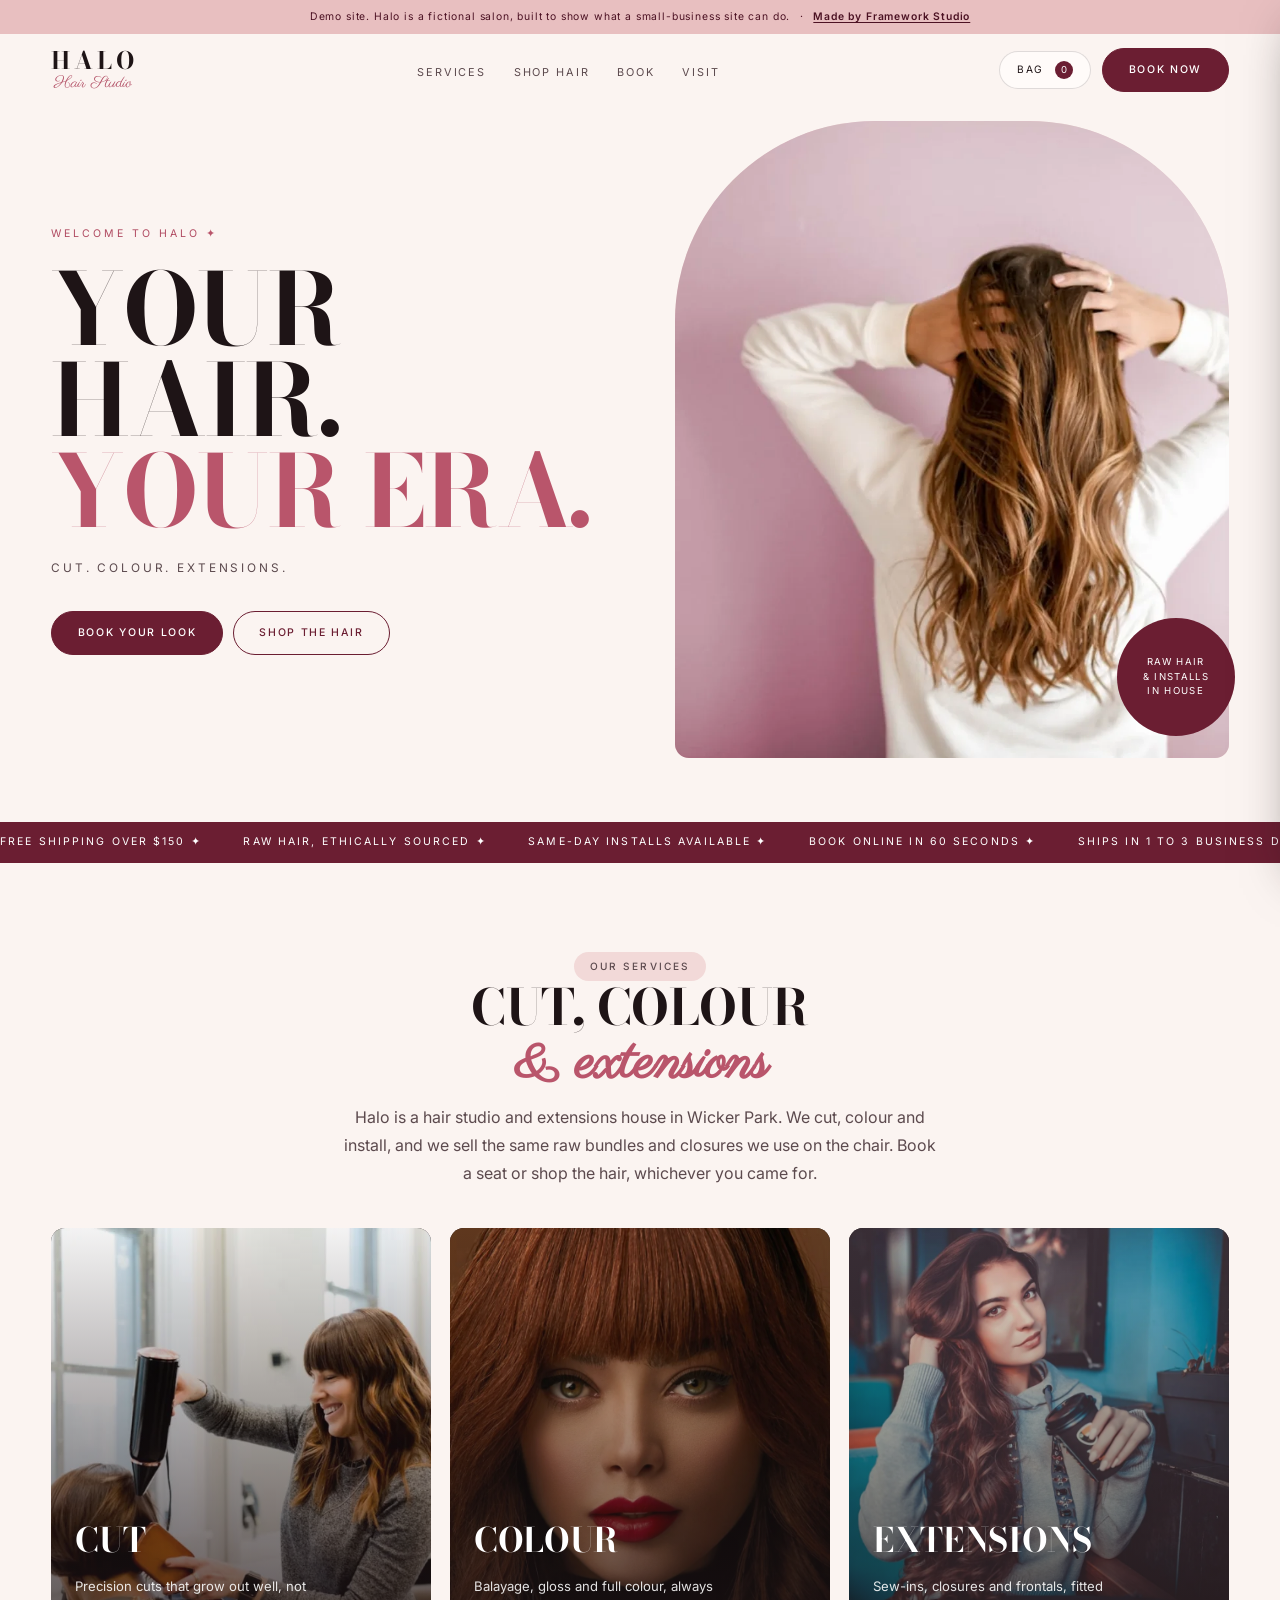
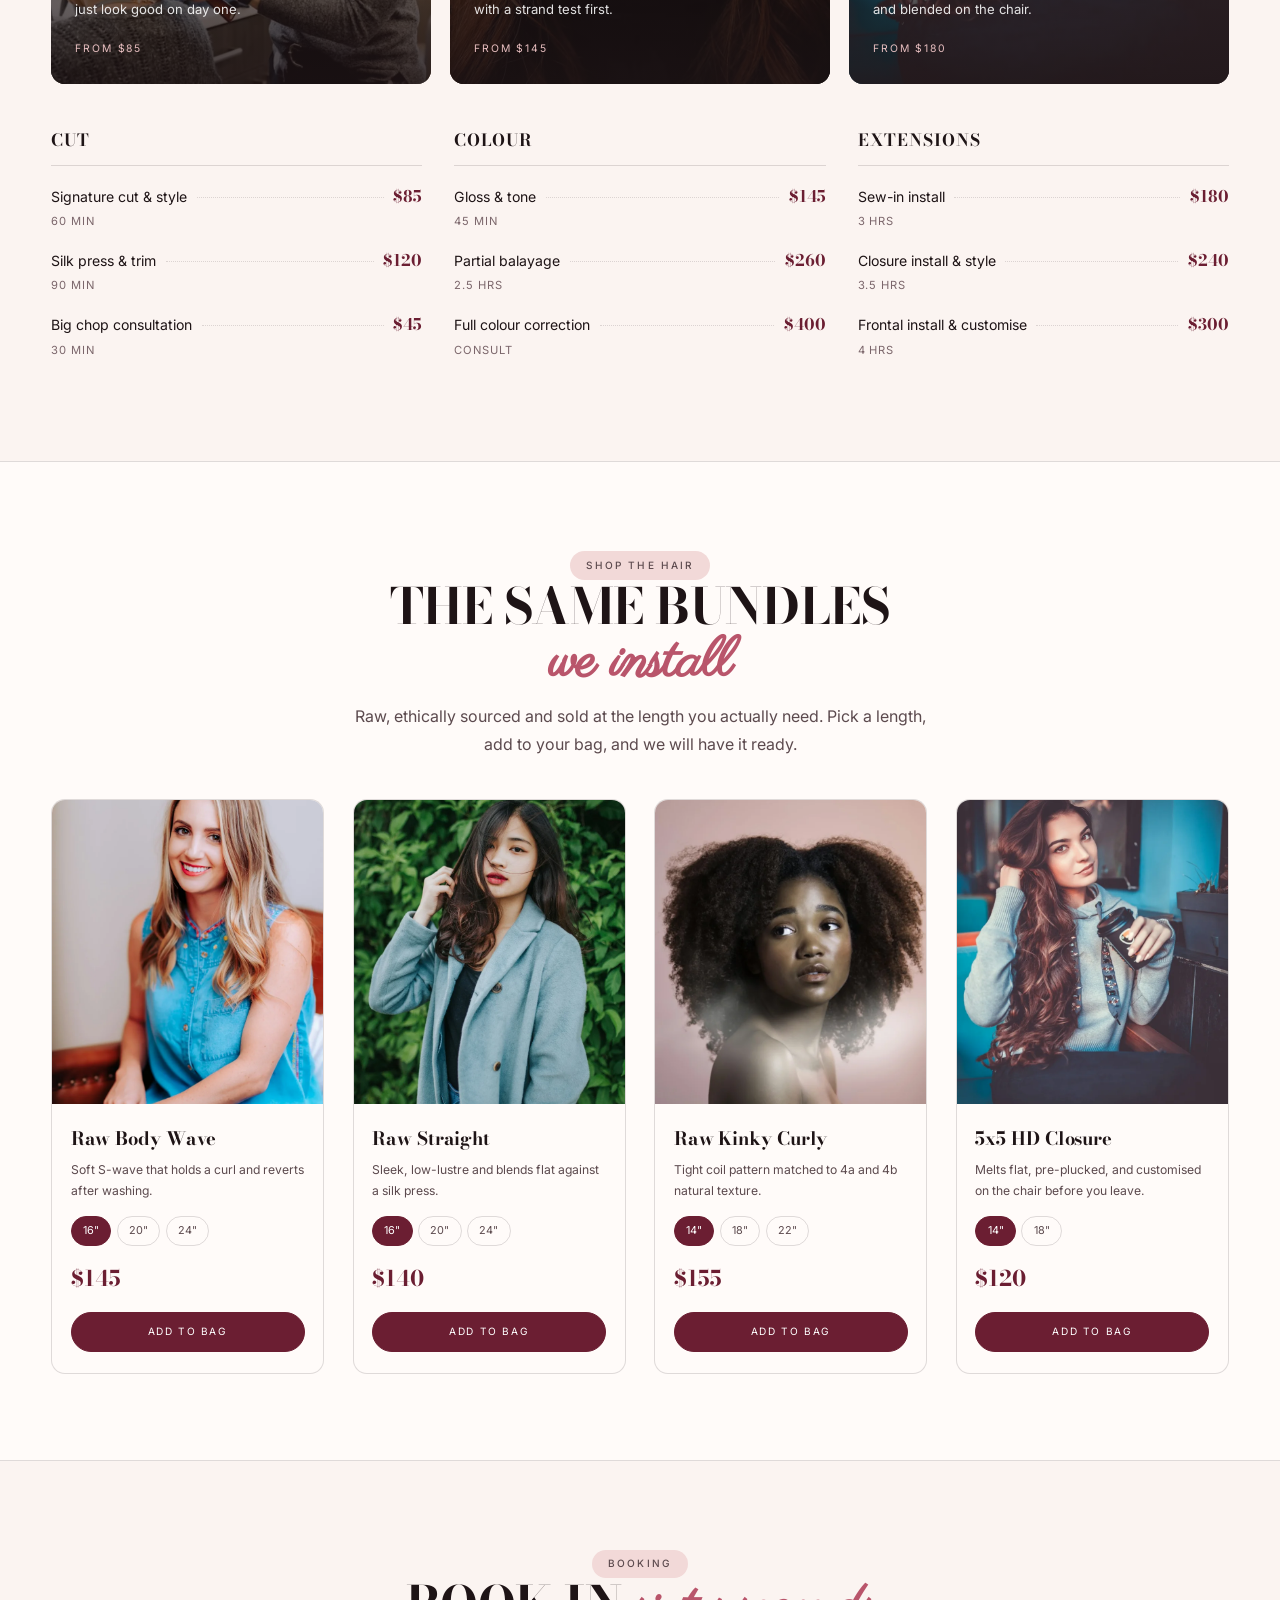
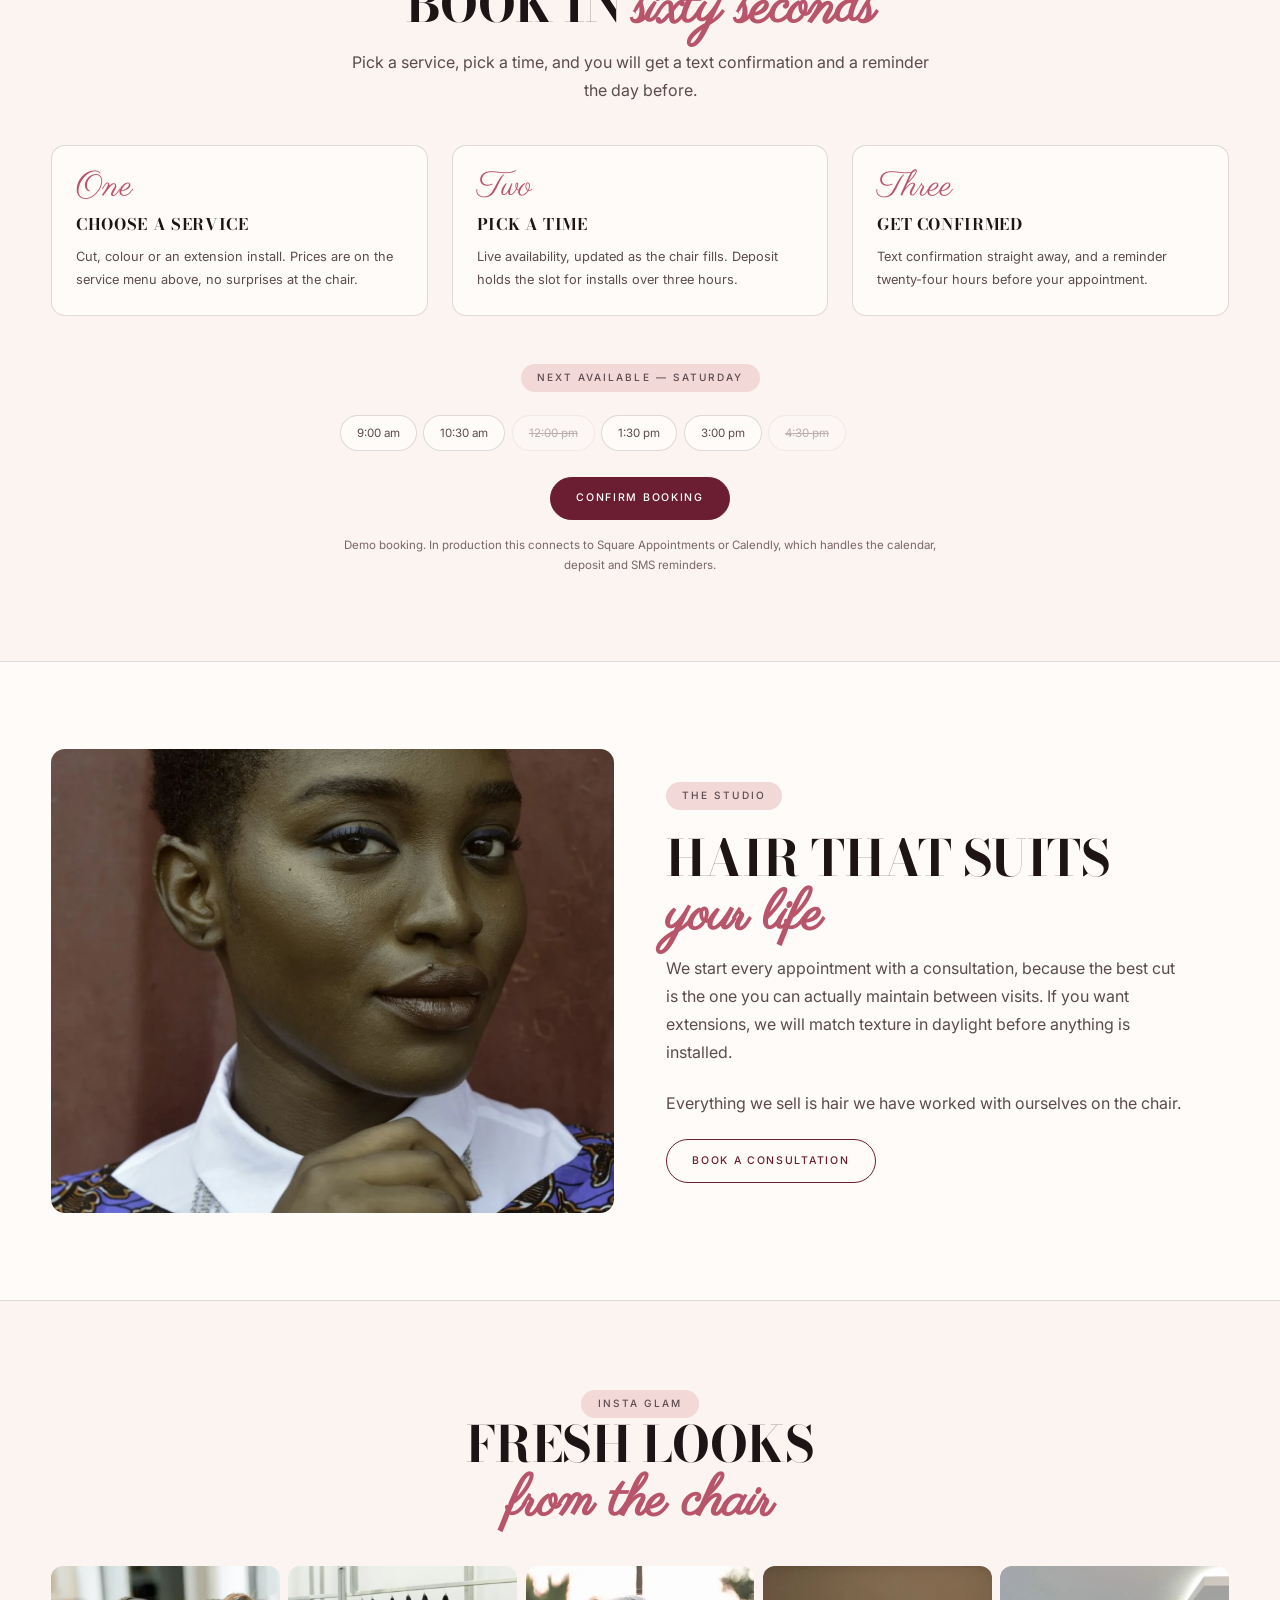
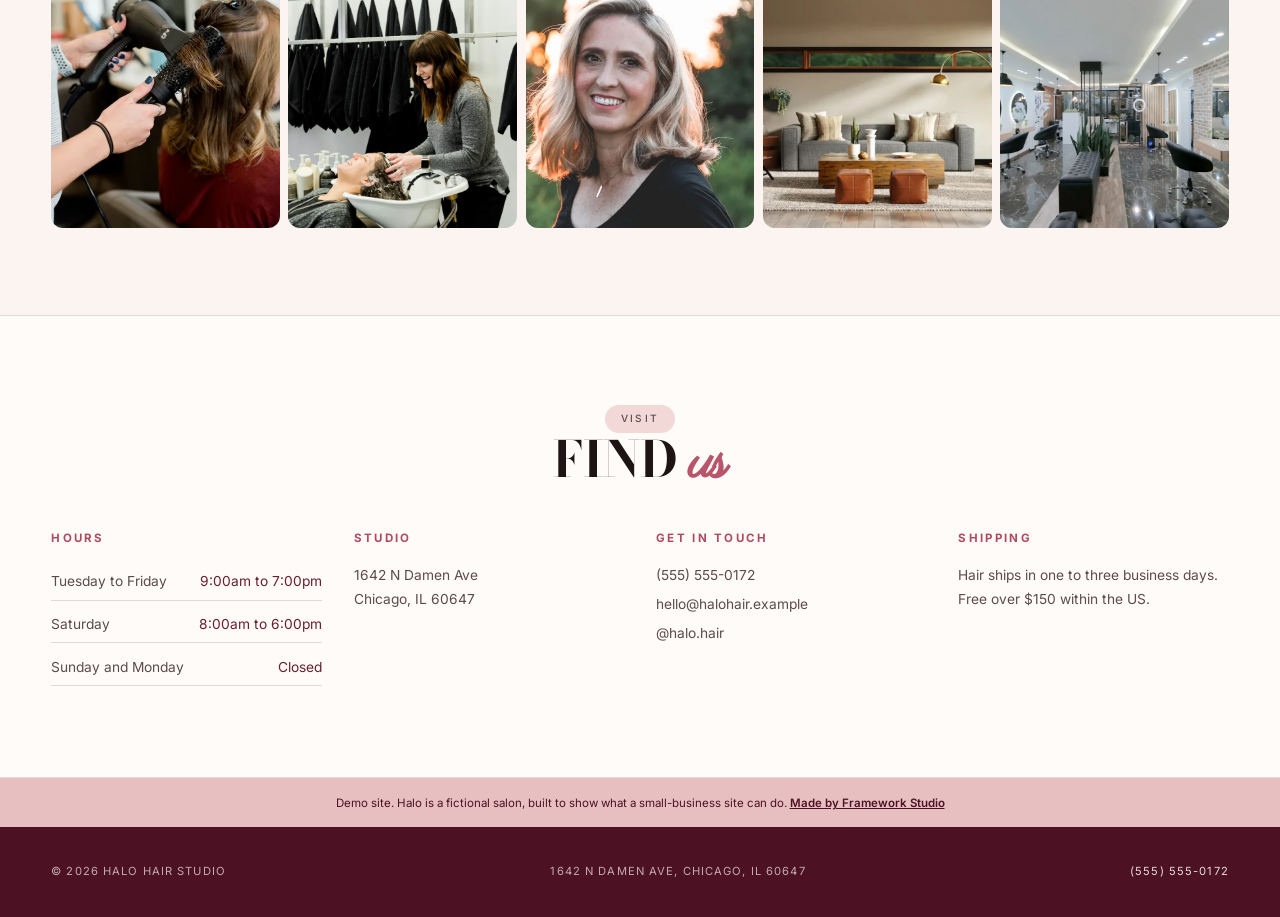
==== index.html @ db0662e0 "Halo Hair Studio: salon booking plus an extensions shop Covers two portfolio ideas in one build: an " ====
<!DOCTYPE html>
<html lang="en">
<head>
<meta charset="utf-8">
<meta name="viewport" content="width=device-width,initial-scale=1">
<title>Halo Hair Studio | Cut, colour &amp; extensions in Chicago</title>
<meta name="description" content="Halo is a hair studio and extensions house in Wicker Park. We cut, colour and install, and we sell the same raw bundles and closures we use on the chair.">
<meta property="og:title" content="Halo Hair Studio">
<meta property="og:description" content="Halo is a hair studio and extensions house in Wicker Park. We cut, colour and install, and we sell the same raw bundles and closures we use on the chair.">
<link rel="preconnect" href="https://fonts.googleapis.com">
<link rel="preconnect" href="https://fonts.gstatic.com" crossorigin>
<link href="https://fonts.googleapis.com/css2?family=Bodoni+Moda:opsz,wght@6..96,400;6..96,700&family=Parisienne&family=Inter:wght@300;400;500&display=swap" rel="stylesheet">
<link rel="stylesheet" href="assets/css/styles.css">
<script type="application/ld+json">{"@context":"https://schema.org","@type":"HairSalon","name":"Halo Hair Studio","description":"Halo is a hair studio and extensions house in Wicker Park. We cut, colour and install, and we sell the same raw bundles and closures we use on the chair. Book a seat or shop the hair, whichever you came for.","telephone":"(555) 555-0172","email":"hello@halohair.example","priceRange":"$$","address":{"@type":"PostalAddress","streetAddress":"1642 N Damen Ave","addressLocality":"Chicago"}}</script>
</head>
<body>
<a class="skip" href="#main">Skip to content</a>
<div class="demo-bar" role="note"><p>Demo site. Halo is a fictional salon, built to show what a small-business site can do.</p><span class="sep">&middot;</span>
  <a href="https://tahvia127.github.io/framework-studio/" target="_blank" rel="noopener noreferrer">Made by Framework Studio</a></div>

<header class="nav" id="nav">
  <div class="shell">
    <a class="logo" href="#top"><span class="m">Halo</span><span class="s">Hair Studio</span></a>
    <nav aria-label="Primary"><ul>
      <li><a href="#services">Services</a></li>
      <li><a href="#shop">Shop hair</a></li>
      <li><a href="#book">Book</a></li>
      <li><a href="#visit">Visit</a></li>
    </ul></nav>
    <div class="nav-right">
      <button class="cart-btn" id="cartOpen" aria-haspopup="dialog">Bag <span class="cart-count" id="cartCount">0</span></button>
      <a class="btn fill" href="#book">Book now</a>
    </div>
  </div>
</header>

<main id="main">

<section class="hero" id="top"><div class="shell">
  <div>
    <p class="eyebrow rv">Welcome to Halo <span class="spark">&#10022;</span></p>
    <h1 class="rv">Your hair.<span class="b">Your era.</span></h1>
    <p class="sub rv">Cut. Colour. Extensions.</p>
    <div class="rv" style="display:flex;gap:.6rem;flex-wrap:wrap">
      <a class="btn fill" href="#book">Book your look</a>
      <a class="btn ghost" href="#shop">Shop the hair</a>
    </div>
  </div>
  <figure class="hero-figure rv" style="margin:0">
    <div class="in"><img src="assets/img/hero.webp" alt="A finished look at Halo" width="1500" height="1000" fetchpriority="high"></div>
    <div class="badge" aria-hidden="true">Raw hair<br>&amp; installs<br>in house</div>
  </figure>
</div></section>

<div class="marq" aria-hidden="true"><div class="marq-track" id="track"></div></div>

<section class="section" id="services"><div class="shell">
  <div class="head center rv">
    <p class="pill">Our services</p>
    <h2>Cut, colour <em>&amp; extensions</em></h2>
    <p>Halo is a hair studio and extensions house in Wicker Park. We cut, colour and install, and we sell the same raw bundles and closures we use on the chair. Book a seat or shop the hair, whichever you came for.</p>
  </div>
  <div class="svc-grid">
      <a class="svc rv" style="--i:0" href="#book">
        <img src="assets/img/svc-cut.webp" alt="Cut at Halo" loading="lazy" width="900" height="1080">
        <div class="cap">
          <h3>Cut</h3>
          <p>Precision cuts that grow out well, not just look good on day one.</p>
          <span class="from">From $85</span>
        </div>
      </a>
      <a class="svc rv" style="--i:1" href="#book">
        <img src="assets/img/svc-color.webp" alt="Colour at Halo" loading="lazy" width="900" height="1080">
        <div class="cap">
          <h3>Colour</h3>
          <p>Balayage, gloss and full colour, always with a strand test first.</p>
          <span class="from">From $145</span>
        </div>
      </a>
      <a class="svc rv" style="--i:2" href="#book">
        <img src="assets/img/svc-style.webp" alt="Extensions at Halo" loading="lazy" width="900" height="1080">
        <div class="cap">
          <h3>Extensions</h3>
          <p>Sew-ins, closures and frontals, fitted and blended on the chair.</p>
          <span class="from">From $180</span>
        </div>
      </a></div>
  <div class="smenu">
      <div class="rv">
        <h4>Cut</h4>
        <ul>
          <li>
            <div class="row"><span class="nm">Signature cut &amp; style</span><span class="dot"></span><span class="pr">$85</span></div>
            <span class="du">60 min</span>
          </li>
          <li>
            <div class="row"><span class="nm">Silk press &amp; trim</span><span class="dot"></span><span class="pr">$120</span></div>
            <span class="du">90 min</span>
          </li>
          <li>
            <div class="row"><span class="nm">Big chop consultation</span><span class="dot"></span><span class="pr">$45</span></div>
            <span class="du">30 min</span>
          </li>
        </ul>
      </div>
      <div class="rv">
        <h4>Colour</h4>
        <ul>
          <li>
            <div class="row"><span class="nm">Gloss &amp; tone</span><span class="dot"></span><span class="pr">$145</span></div>
            <span class="du">45 min</span>
          </li>
          <li>
            <div class="row"><span class="nm">Partial balayage</span><span class="dot"></span><span class="pr">$260</span></div>
            <span class="du">2.5 hrs</span>
          </li>
          <li>
            <div class="row"><span class="nm">Full colour correction</span><span class="dot"></span><span class="pr">$400</span></div>
            <span class="du">consult</span>
          </li>
        </ul>
      </div>
      <div class="rv">
        <h4>Extensions</h4>
        <ul>
          <li>
            <div class="row"><span class="nm">Sew-in install</span><span class="dot"></span><span class="pr">$180</span></div>
            <span class="du">3 hrs</span>
          </li>
          <li>
            <div class="row"><span class="nm">Closure install &amp; style</span><span class="dot"></span><span class="pr">$240</span></div>
            <span class="du">3.5 hrs</span>
          </li>
          <li>
            <div class="row"><span class="nm">Frontal install &amp; customise</span><span class="dot"></span><span class="pr">$300</span></div>
            <span class="du">4 hrs</span>
          </li>
        </ul>
      </div></div>
</div></section>

<section class="section section-alt" id="shop"><div class="shell">
  <div class="head center rv">
    <p class="pill">Shop the hair</p>
    <h2>The same bundles <em>we install</em></h2>
    <p>Raw, ethically sourced and sold at the length you actually need. Pick a length, add to your bag, and we will have it ready.</p>
  </div>
  <div class="shop-grid">
      <article class="prod rv" style="--i:0" data-id="raw-body" data-name="Raw Body Wave">
        <div class="im"><img src="assets/img/shop-body.webp" alt="Raw Body Wave" loading="lazy" width="800" height="896"></div>
        <div class="bd">
          <h3>Raw Body Wave</h3>
          <p class="bl">Soft S-wave that holds a curl and reverts after washing.</p>
          <div class="lens" role="group" aria-label="Length for Raw Body Wave"><button class="len" type="button" data-price="145" aria-pressed="true">16&quot;</button><button class="len" type="button" data-price="185" aria-pressed="false">20&quot;</button><button class="len" type="button" data-price="235" aria-pressed="false">24&quot;</button></div>
          <p class="price">$145</p>
          <button class="add" type="button">Add to bag</button>
        </div>
      </article>
      <article class="prod rv" style="--i:1" data-id="raw-straight" data-name="Raw Straight">
        <div class="im"><img src="assets/img/shop-straight.webp" alt="Raw Straight" loading="lazy" width="800" height="896"></div>
        <div class="bd">
          <h3>Raw Straight</h3>
          <p class="bl">Sleek, low-lustre and blends flat against a silk press.</p>
          <div class="lens" role="group" aria-label="Length for Raw Straight"><button class="len" type="button" data-price="140" aria-pressed="true">16&quot;</button><button class="len" type="button" data-price="180" aria-pressed="false">20&quot;</button><button class="len" type="button" data-price="225" aria-pressed="false">24&quot;</button></div>
          <p class="price">$140</p>
          <button class="add" type="button">Add to bag</button>
        </div>
      </article>
      <article class="prod rv" style="--i:2" data-id="raw-curly" data-name="Raw Kinky Curly">
        <div class="im"><img src="assets/img/shop-curly.webp" alt="Raw Kinky Curly" loading="lazy" width="800" height="896"></div>
        <div class="bd">
          <h3>Raw Kinky Curly</h3>
          <p class="bl">Tight coil pattern matched to 4a and 4b natural texture.</p>
          <div class="lens" role="group" aria-label="Length for Raw Kinky Curly"><button class="len" type="button" data-price="155" aria-pressed="true">14&quot;</button><button class="len" type="button" data-price="195" aria-pressed="false">18&quot;</button><button class="len" type="button" data-price="245" aria-pressed="false">22&quot;</button></div>
          <p class="price">$155</p>
          <button class="add" type="button">Add to bag</button>
        </div>
      </article>
      <article class="prod rv" style="--i:3" data-id="closure" data-name="5x5 HD Closure">
        <div class="im"><img src="assets/img/shop-color.webp" alt="5x5 HD Closure" loading="lazy" width="800" height="896"></div>
        <div class="bd">
          <h3>5x5 HD Closure</h3>
          <p class="bl">Melts flat, pre-plucked, and customised on the chair before you leave.</p>
          <div class="lens" role="group" aria-label="Length for 5x5 HD Closure"><button class="len" type="button" data-price="120" aria-pressed="true">14&quot;</button><button class="len" type="button" data-price="150" aria-pressed="false">18&quot;</button></div>
          <p class="price">$120</p>
          <button class="add" type="button">Add to bag</button>
        </div>
      </article></div>
</div></section>

<section class="section" id="book"><div class="shell">
  <div class="head center rv">
    <p class="pill">Booking</p>
    <h2>Book in <em>sixty seconds</em></h2>
    <p>Pick a service, pick a time, and you will get a text confirmation and a reminder the day before.</p>
  </div>
  <div class="book">
    <div class="step rv" style="--i:0"><p class="n">One</p><h4>Choose a service</h4><p>Cut, colour or an extension install. Prices are on the service menu above, no surprises at the chair.</p></div>
    <div class="step rv" style="--i:1"><p class="n">Two</p><h4>Pick a time</h4><p>Live availability, updated as the chair fills. Deposit holds the slot for installs over three hours.</p></div>
    <div class="step rv" style="--i:2"><p class="n">Three</p><h4>Get confirmed</h4><p>Text confirmation straight away, and a reminder twenty-four hours before your appointment.</p></div>
  </div>
  <div class="head center rv" style="margin:2.8rem auto 0">
    <p class="pill">Next available &mdash; Saturday</p>
    <div class="slots" id="slots" role="group" aria-label="Available times on Saturday">
      <button class="slot" type="button" aria-pressed="false">9:00 am</button>
      <button class="slot" type="button" aria-pressed="false">10:30 am</button>
      <button class="slot" type="button" disabled>12:00 pm</button>
      <button class="slot" type="button" aria-pressed="false">1:30 pm</button>
      <button class="slot" type="button" aria-pressed="false">3:00 pm</button>
      <button class="slot" type="button" disabled>4:30 pm</button>
    </div>
    <p style="margin-top:1.6rem"><a class="btn fill" href="tel:5555550172" id="bookCta">Confirm booking</a></p>
    <p style="font-size:.72rem;color:var(--faint);margin-top:.9rem">Demo booking. In production this connects to Square Appointments or Calendly, which handles the calendar, deposit and SMS reminders.</p>
  </div>
</div></section>

<section class="section section-alt"><div class="shell split">
  <div class="im rv"><img src="assets/img/about.webp" alt="A client at Halo" loading="lazy" width="1100" height="733"></div>
  <div class="rv">
    <p class="pill">The studio</p>
    <h2>Hair that suits <em>your life</em></h2>
    <p>We start every appointment with a consultation, because the best cut is the one you can actually maintain between visits. If you want extensions, we will match texture in daylight before anything is installed.</p>
    <p>Everything we sell is hair we have worked with ourselves on the chair.</p>
    <a class="btn ghost" href="#book">Book a consultation</a>
  </div>
</div></section>

<section class="section"><div class="shell">
  <div class="head center rv"><p class="pill">Insta glam</p><h2>Fresh looks <em>from the chair</em></h2></div>
  <div class="gal"><a class="rv" style="--i:0" href="#book" aria-label="Book an appointment"><img src="assets/img/gal-1.webp" alt="" loading="lazy" width="700" height="805"></a><a class="rv" style="--i:1" href="#book" aria-label="Book an appointment"><img src="assets/img/gal-2.webp" alt="" loading="lazy" width="700" height="805"></a><a class="rv" style="--i:2" href="#book" aria-label="Book an appointment"><img src="assets/img/gal-3.webp" alt="" loading="lazy" width="700" height="805"></a><a class="rv" style="--i:3" href="#book" aria-label="Book an appointment"><img src="assets/img/gal-4.webp" alt="" loading="lazy" width="700" height="805"></a><a class="rv" style="--i:4" href="#book" aria-label="Book an appointment"><img src="assets/img/interior.webp" alt="" loading="lazy" width="700" height="805"></a></div>
</div></section>

<section class="section section-alt" id="visit"><div class="shell">
  <div class="head center rv"><p class="pill">Visit</p><h2>Find <em>us</em></h2></div>
  <div class="info">
    <div class="rv"><h4>Hours</h4><ul><li class="hrs"><span>Tuesday to Friday</span><span>9:00am to 7:00pm</span></li><li class="hrs"><span>Saturday</span><span>8:00am to 6:00pm</span></li><li class="hrs"><span>Sunday and Monday</span><span>Closed</span></li></ul></div>
    <div class="rv"><h4>Studio</h4><p>1642 N Damen Ave<br>Chicago, IL 60647</p></div>
    <div class="rv"><h4>Get in touch</h4>
      <p><a href="tel:5555550172">(555) 555-0172</a></p>
      <p><a href="mailto:hello@halohair.example">hello@halohair.example</a></p>
      <p>@halo.hair</p></div>
    <div class="rv"><h4>Shipping</h4><p>Hair ships in one to three business days. Free over $150 within the US.</p></div>
  </div>
</div></section>

</main>

<div class="scrim" id="scrim"></div>
<aside class="cart" id="cart" role="dialog" aria-modal="true" aria-label="Your bag" aria-hidden="true">
  <header><h2>Your bag</h2><button class="close" id="cartClose" aria-label="Close bag">&times;</button></header>
  <ul class="items" id="cartItems"><li class="empty">Your bag is empty.</li></ul>
  <footer>
    <div class="sum"><span>Subtotal</span><b id="cartTotal">$0</b></div>
    <button class="btn fill" style="width:100%;border:0" id="checkout">Checkout</button>
    <p class="note">Demo bag. In production this hands off to Shopify or Stripe Checkout for payment and shipping.</p>
  </footer>
</aside>

<div class="demo-foot">Demo site. Halo is a fictional salon, built to show what a small-business site can do.
  <a href="https://tahvia127.github.io/framework-studio/" target="_blank" rel="noopener noreferrer">Made by Framework Studio</a></div>
<footer><div class="shell">
  <span>&copy; <span id="yr">2026</span> Halo Hair Studio</span>
  <span>1642 N Damen Ave, Chicago, IL 60647</span>
  <span><a href="tel:5555550172">(555) 555-0172</a></span>
</div></footer>
<script>
document.getElementById('yr').textContent=new Date().getFullYear();
var MARQ=["Free shipping over $150","Raw hair, ethically sourced","Same-day installs available","Book online in 60 seconds","Ships in 1 to 3 business days"];
document.getElementById('track').innerHTML=MARQ.concat(MARQ).concat(MARQ).concat(MARQ)
  .map(function(m){return '<span>'+m+' \u2726</span>'}).join('');

var nav=document.getElementById('nav');
addEventListener('scroll',function(){nav.classList.toggle('stuck',scrollY>12)},{passive:true});

if('IntersectionObserver' in window && !matchMedia('(prefers-reduced-motion: reduce)').matches){
  var io=new IntersectionObserver(function(es){es.forEach(function(e){
    if(e.isIntersecting){e.target.classList.add('in');io.unobserve(e.target)}})},
    {rootMargin:'0px 0px -8% 0px',threshold:.05});
  document.querySelectorAll('.rv').forEach(function(el){io.observe(el)});
}else{document.querySelectorAll('.rv').forEach(function(el){el.classList.add('in')})}

/* ---- length picker ---- */
document.querySelectorAll('.prod').forEach(function(card){
  var lens=card.querySelectorAll('.len'), price=card.querySelector('.price');
  lens.forEach(function(b){ b.addEventListener('click',function(){
    lens.forEach(function(o){o.setAttribute('aria-pressed',String(o===b))});
    price.textContent='$'+b.dataset.price;
  })});
});

/* ---- bag ---- */
var KEY='halo-bag', bag=[];
try{ bag=JSON.parse(localStorage.getItem(KEY)||'[]') }catch(e){ bag=[] }
var elItems=document.getElementById('cartItems'), elCount=document.getElementById('cartCount'),
    elTotal=document.getElementById('cartTotal'), cart=document.getElementById('cart'),
    scrim=document.getElementById('scrim');

function save(){ try{ localStorage.setItem(KEY,JSON.stringify(bag)) }catch(e){} }
function render(){
  elCount.textContent=bag.length;
  elTotal.textContent='$'+bag.reduce(function(t,i){return t+i.price},0);
  if(!bag.length){ elItems.innerHTML='<li class="empty">Your bag is empty.</li>'; return }
  elItems.innerHTML=bag.map(function(i,ix){
    return '<li><span class="n">'+i.name+'</span><span class="p">$'+i.price+'</span>'+
           '<span class="v">'+i.length+'</span>'+
           '<button class="rm" type="button" data-ix="'+ix+'">Remove</button></li>'}).join('');
}
elItems.addEventListener('click',function(e){
  var b=e.target.closest('.rm'); if(!b) return;
  bag.splice(+b.dataset.ix,1); save(); render();
});
document.querySelectorAll('.prod').forEach(function(card){
  card.querySelector('.add').addEventListener('click',function(){
    var sel=card.querySelector('.len[aria-pressed="true"]')||card.querySelector('.len');
    bag.push({id:card.dataset.id,name:card.dataset.name,length:sel.textContent,price:+sel.dataset.price});
    save(); render(); openCart();
    var btn=this; btn.textContent='Added'; btn.classList.add('added');
    setTimeout(function(){btn.textContent='Add to bag'; btn.classList.remove('added')},1200);
  });
});
function openCart(){ cart.classList.add('open'); cart.setAttribute('aria-hidden','false'); scrim.classList.add('on') }
function closeCart(){ cart.classList.remove('open'); cart.setAttribute('aria-hidden','true'); scrim.classList.remove('on') }
document.getElementById('cartOpen').addEventListener('click',openCart);
document.getElementById('cartClose').addEventListener('click',closeCart);
scrim.addEventListener('click',closeCart);
addEventListener('keydown',function(e){ if(e.key==='Escape') closeCart() });
document.getElementById('checkout').addEventListener('click',function(){
  if(!bag.length){ this.textContent='Bag is empty'; var t=this; setTimeout(function(){t.textContent='Checkout'},1400); return }
  this.textContent='Demo only \u2014 no payment taken';
  var t=this; setTimeout(function(){t.textContent='Checkout'},2200);
});
render();

/* ---- booking slots ---- */
var slots=document.querySelectorAll('.slot:not([disabled])'), cta=document.getElementById('bookCta');
slots.forEach(function(s){ s.addEventListener('click',function(){
  slots.forEach(function(o){o.setAttribute('aria-pressed',String(o===s))});
  cta.textContent='Confirm '+s.textContent+' Saturday';
})});
</script>
</body>
</html>
---- assets/css/styles.css ----
/* ============================================================
   Halo Hair Studio — salon + extensions
   ============================================================ */
:root{
  --cream:#FBF4F1;--cream-2:#FFFBF9;--blush:#F2D9D8;--blush-2:#E8BFC0;
  --wine:#6B1E32;--wine-deep:#4C1223;--rose:#B9556B;--rose-ink:#B04A61;
  --ink:#1E1416;--soft:#5C4A4E;--faint:#7B666B;
  --line:rgba(30,20,22,.14);--line-lt:rgba(255,251,249,.24);
  --f-d:'Bodoni Moda',Didot,Georgia,serif;
  --f-s:'Parisienne',cursive;
  --f-b:'Inter',-apple-system,BlinkMacSystemFont,'Segoe UI',sans-serif;
  --shell:min(1200px,92vw);--e:cubic-bezier(.22,.61,.36,1);--bar:34px;
}
*,*::before,*::after{box-sizing:border-box}
html{scroll-behavior:smooth;-webkit-text-size-adjust:100%}
@media (prefers-reduced-motion:reduce){html{scroll-behavior:auto}
  *,*::before,*::after{animation:none!important;transition:none!important}}
body{margin:0;background:var(--cream);color:var(--ink);font-family:var(--f-b);
  font-size:clamp(.92rem,.9rem + .15vw,1rem);line-height:1.75;-webkit-font-smoothing:antialiased;overflow-x:hidden}
img{max-width:100%;display:block}
a{color:inherit;text-decoration:none}
button{font:inherit;cursor:pointer}
:focus-visible{outline:2.5px solid var(--wine);outline-offset:3px;border-radius:3px}
.shell{width:var(--shell);margin-inline:auto}
.skip{position:absolute;left:-9999px}
.skip:focus{left:1rem;top:1rem;z-index:500;background:var(--wine);color:#fff;padding:.7rem 1.1rem;border-radius:999px}
.spark{color:var(--rose);font-style:normal}

/* demo bar */
.demo-bar{position:fixed;top:0;left:0;right:0;z-index:400;height:var(--bar);display:flex;align-items:center;
  justify-content:center;gap:.6rem;background:var(--blush-2);color:var(--wine-deep);
  font-size:.65rem;letter-spacing:.08em;padding:0 1rem;text-align:center}
.demo-bar p{margin:0;overflow:hidden;text-overflow:ellipsis;white-space:nowrap}
.demo-bar a{text-decoration:underline;text-underline-offset:2px;white-space:nowrap;font-weight:600}
.demo-foot{background:var(--blush-2);color:var(--wine-deep);text-align:center;padding:.9rem 1rem;font-size:.72rem}
.demo-foot a{text-decoration:underline;font-weight:600}

/* nav */
.nav{position:sticky;top:var(--bar);z-index:300;padding:.9rem 0;background:color-mix(in srgb,var(--cream) 94%,transparent);
  backdrop-filter:blur(10px);border-bottom:1px solid transparent;transition:border-color .35s}
.nav.stuck{border-bottom-color:var(--line)}
.nav .shell{display:flex;align-items:center;justify-content:space-between;gap:1rem;flex-wrap:wrap}
.logo{display:flex;flex-direction:column;line-height:1}
.logo .m{font-family:var(--f-d);font-weight:700;font-size:1.5rem;letter-spacing:.16em;text-transform:uppercase}
.logo .s{font-family:var(--f-s);font-size:1.02rem;color:var(--rose-ink);margin-top:.1rem;margin-left:.15rem}
.nav ul{display:flex;gap:1.7rem;list-style:none;margin:0;padding:0;align-items:center}
.nav ul a{font-size:.68rem;letter-spacing:.18em;text-transform:uppercase;color:var(--soft);position:relative;padding-bottom:3px}
.nav ul a::after{content:'';position:absolute;left:0;bottom:0;width:100%;height:1px;background:var(--wine);
  transform:scaleX(0);transform-origin:right;transition:transform .4s var(--e)}
.nav ul a:hover{color:var(--wine)}
.nav ul a:hover::after{transform:scaleX(1);transform-origin:left}
.nav-right{display:flex;align-items:center;gap:.7rem}
.btn{display:inline-block;padding:.72rem 1.6rem;border-radius:999px;font-size:.66rem;letter-spacing:.16em;
  text-transform:uppercase;font-weight:500;border:1px solid var(--wine);color:var(--wine);
  transition:background .3s var(--e),color .3s,transform .3s var(--e)}
.btn:hover{transform:translateY(-2px)}
.btn.fill{background:var(--wine);color:#fff}
.btn.fill:hover{background:var(--wine-deep);border-color:var(--wine-deep)}
.btn.ghost:hover{background:var(--wine);color:#fff}
.btn.blush{background:var(--blush);border-color:var(--blush);color:var(--wine-deep)}
.btn.blush:hover{background:var(--blush-2);border-color:var(--blush-2)}
.btn.sm{padding:.5rem 1.1rem;font-size:.6rem}
.cart-btn{position:relative;border:1px solid var(--line);background:var(--cream-2);border-radius:999px;
  padding:.55rem 1.05rem;font-size:.64rem;letter-spacing:.14em;text-transform:uppercase;color:var(--ink);
  transition:border-color .3s,background .3s}
.cart-btn:hover{border-color:var(--wine);color:var(--wine)}
.cart-count{display:inline-grid;place-items:center;min-width:18px;height:18px;padding:0 5px;margin-left:.45rem;
  border-radius:999px;background:var(--wine);color:#fff;font-size:.6rem;letter-spacing:0}

/* hero */
.hero{padding:clamp(1.6rem,4vw,3rem) 0 clamp(2.4rem,5vw,4rem)}
.hero .shell{display:grid;gap:clamp(1.6rem,4vw,3rem);grid-template-columns:1fr;align-items:center}
@media(min-width:900px){.hero .shell{grid-template-columns:1.02fr .98fr}}
.eyebrow{font-size:.66rem;letter-spacing:.28em;text-transform:uppercase;color:var(--rose-ink);margin:0 0 1.3rem}
h1{font-family:var(--f-d);font-weight:700;font-size:clamp(3rem,8.6vw,6.2rem);line-height:.92;
  letter-spacing:-.015em;text-transform:uppercase;margin:0 0 1.3rem}
h1 .b{display:block;color:var(--rose)}
.hero .sub{font-size:.74rem;letter-spacing:.24em;text-transform:uppercase;color:var(--soft);margin:0 0 2rem}
.hero-figure{position:relative}
.hero-figure .in{border-radius:200px 200px 14px 14px;overflow:hidden;aspect-ratio:4/4.6;background:var(--blush)}
.hero-figure img{width:100%;height:100%;object-fit:cover;transform:scale(1.03);
  animation:float 20s ease-in-out infinite alternate}
@keyframes float{to{transform:scale(1.09)}}
.badge{position:absolute;right:-6px;bottom:22px;width:118px;height:118px;border-radius:50%;
  background:var(--wine);color:#fff;display:grid;place-items:center;text-align:center;
  font-size:.6rem;letter-spacing:.14em;text-transform:uppercase;line-height:1.5;padding:.8rem;
  animation:spin 26s linear infinite}
@keyframes spin{to{transform:rotate(360deg)}}
@media(prefers-reduced-motion:reduce){.badge{animation:none}}

/* marquee */
.marq{background:var(--wine);color:#fff;padding:.72rem 0;overflow:hidden}
.marq-track{display:flex;gap:2.6rem;width:max-content;animation:mv 40s linear infinite}
.marq:hover .marq-track{animation-play-state:paused}
.marq span{font-size:.66rem;letter-spacing:.2em;text-transform:uppercase;white-space:nowrap}
@keyframes mv{to{transform:translateX(-50%)}}

/* sections */
.section{padding:clamp(3rem,7vw,5.4rem) 0}
.section-alt{background:var(--cream-2);border-block:1px solid var(--line)}
.pill{display:inline-block;background:var(--blush);color:var(--wine-deep);border-radius:999px;
  padding:.34rem 1.05rem;font-size:.63rem;letter-spacing:.2em;text-transform:uppercase;margin:0 0 1.4rem;font-weight:500}
h2{font-family:var(--f-d);font-weight:700;font-size:clamp(1.9rem,4.6vw,3.1rem);line-height:1.06;
  text-transform:uppercase;letter-spacing:-.01em;margin:0 0 1rem}
h2 em{font-family:var(--f-s);font-style:normal;text-transform:none;color:var(--rose);font-size:1.12em;line-height:.8;display:inline-block}
.head{max-width:60ch;margin-bottom:2.6rem}
.head.center{text-align:center;margin-inline:auto}
.head p{color:var(--soft);margin:0}

/* services */
.svc-grid{display:grid;gap:1.2rem;grid-template-columns:repeat(auto-fit,minmax(280px,1fr))}
.svc{position:relative;border-radius:14px;overflow:hidden;aspect-ratio:3/3.6;background:var(--ink);
  transition:transform .5s var(--e)}
.svc:hover{transform:translateY(-6px)}
.svc img{position:absolute;inset:0;width:100%;height:100%;object-fit:cover;transition:transform 1.2s var(--e)}
.svc:hover img{transform:scale(1.07)}
.svc::after{content:'';position:absolute;inset:0;background:linear-gradient(180deg,rgba(30,20,22,.05),rgba(30,20,22,.82))}
.svc .cap{position:absolute;inset:auto 0 0 0;z-index:2;padding:1.5rem;color:#fff}
.svc h3{font-family:var(--f-d);font-weight:700;text-transform:uppercase;font-size:2.1rem;margin:0 0 .35rem;letter-spacing:-.01em}
.svc p{margin:0 0 .7rem;font-size:.82rem;color:rgba(255,255,255,.88);max-width:32ch}
.svc .from{font-size:.65rem;letter-spacing:.18em;text-transform:uppercase;color:var(--blush-2)}

/* service menu */
.smenu{display:grid;gap:2rem;grid-template-columns:repeat(auto-fit,minmax(260px,1fr));margin-top:2.6rem}
.smenu h4{font-family:var(--f-d);font-weight:700;text-transform:uppercase;font-size:1.05rem;letter-spacing:.06em;
  margin:0 0 1rem;padding-bottom:.6rem;border-bottom:1px solid var(--line)}
.smenu ul{list-style:none;margin:0;padding:0}
.smenu li{display:grid;gap:.15rem;margin-bottom:.9rem}
.smenu .row{display:flex;align-items:baseline;gap:.6rem}
.smenu .nm{font-size:.88rem}
.smenu .dot{flex:1;border-bottom:1px dotted var(--line);transform:translateY(-.25em)}
.smenu .pr{font-family:var(--f-d);font-weight:700;color:var(--wine)}
.smenu .du{font-size:.7rem;color:var(--faint);letter-spacing:.08em;text-transform:uppercase}

/* shop */
.shop-grid{display:grid;gap:clamp(1.1rem,2.4vw,1.8rem);grid-template-columns:repeat(auto-fit,minmax(230px,1fr))}
.prod{background:var(--cream-2);border:1px solid var(--line);border-radius:14px;overflow:hidden;
  display:flex;flex-direction:column;transition:transform .45s var(--e),box-shadow .45s var(--e)}
.prod:hover{transform:translateY(-5px);box-shadow:0 20px 42px -28px rgba(30,20,22,.45)}
.prod .im{aspect-ratio:1/1.12;overflow:hidden;background:var(--blush)}
.prod .im img{width:100%;height:100%;object-fit:cover;transition:transform 1.1s var(--e)}
.prod:hover .im img{transform:scale(1.06)}
.prod .bd{padding:1.15rem 1.15rem 1.3rem;display:flex;flex-direction:column;flex:1}
.prod h3{font-family:var(--f-d);font-weight:700;font-size:1.15rem;margin:0 0 .3rem;letter-spacing:-.005em}
.prod .bl{font-size:.76rem;color:var(--soft);margin:0 0 .9rem;flex:1}
.prod .lens{display:flex;gap:.35rem;flex-wrap:wrap;margin-bottom:.9rem}
.len{border:1px solid var(--line);background:transparent;border-radius:999px;padding:.28rem .7rem;
  font-size:.68rem;color:var(--soft);transition:all .25s}
.len[aria-pressed="true"]{background:var(--wine);border-color:var(--wine);color:#fff}
.prod .price{font-family:var(--f-d);font-weight:700;font-size:1.35rem;color:var(--wine);margin:0 0 .9rem}
.add{width:100%;border:1px solid var(--wine);background:var(--wine);color:#fff;border-radius:999px;
  padding:.62rem 1rem;font-size:.63rem;letter-spacing:.16em;text-transform:uppercase;transition:background .3s}
.add:hover{background:var(--wine-deep);border-color:var(--wine-deep)}
.add.added{background:var(--rose);border-color:var(--rose)}

/* cart drawer */
.cart{position:fixed;top:0;right:0;bottom:0;width:min(390px,92vw);background:var(--cream-2);z-index:600;
  transform:translateX(102%);transition:transform .45s var(--e);display:flex;flex-direction:column;
  box-shadow:-18px 0 50px -30px rgba(30,20,22,.6)}
.cart.open{transform:none}
.cart header{display:flex;align-items:center;justify-content:space-between;padding:1.2rem 1.3rem;border-bottom:1px solid var(--line)}
.cart h2{font-size:1.1rem;margin:0}
.cart .close{background:none;border:0;font-size:1.4rem;line-height:1;color:var(--soft);padding:.2rem .4rem}
.cart .items{flex:1;overflow-y:auto;padding:1rem 1.3rem;margin:0;list-style:none}
.cart .items li{display:grid;grid-template-columns:1fr auto;gap:.3rem .8rem;padding:.85rem 0;border-bottom:1px solid var(--line)}
.cart .items .n{font-family:var(--f-d);font-weight:700;font-size:.95rem}
.cart .items .v{font-size:.72rem;color:var(--faint);letter-spacing:.08em;text-transform:uppercase}
.cart .items .p{font-family:var(--f-d);font-weight:700;color:var(--wine);text-align:right}
.cart .items .rm{background:none;border:0;color:var(--faint);font-size:.68rem;letter-spacing:.1em;
  text-transform:uppercase;text-align:right;padding:0;text-decoration:underline}
.cart .items .rm:hover{color:var(--wine)}
.cart .empty{color:var(--faint);font-size:.85rem;padding:1.4rem 0}
.cart footer{padding:1.2rem 1.3rem 1.6rem;border-top:1px solid var(--line)}
.cart .sum{display:flex;justify-content:space-between;align-items:baseline;margin-bottom:1rem}
.cart .sum b{font-family:var(--f-d);font-size:1.5rem;color:var(--wine)}
.cart .note{font-size:.68rem;color:var(--faint);margin:.8rem 0 0;line-height:1.6}
.scrim{position:fixed;inset:0;background:rgba(30,20,22,.42);z-index:550;opacity:0;pointer-events:none;transition:opacity .4s}
.scrim.on{opacity:1;pointer-events:auto}

/* split */
.split{display:grid;gap:clamp(1.8rem,4vw,3.4rem);grid-template-columns:1fr;align-items:center}
@media(min-width:900px){.split{grid-template-columns:1fr 1fr}.split.flip .im{order:2}}
.split .im{border-radius:14px;overflow:hidden;aspect-ratio:4/3.3;background:var(--blush)}
.split .im img{width:100%;height:100%;object-fit:cover}
.split p{color:var(--soft);margin:0 0 1.4rem;max-width:52ch}

/* booking */
.book{display:grid;gap:1.5rem;grid-template-columns:repeat(auto-fit,minmax(230px,1fr));margin-top:2.2rem}
.book .step{background:var(--cream-2);border:1px solid var(--line);border-radius:14px;padding:1.5rem}
.book .n{font-family:var(--f-s);font-size:2.2rem;color:var(--rose);line-height:1;margin:0 0 .3rem}
.book h4{font-family:var(--f-d);font-weight:700;text-transform:uppercase;font-size:1rem;margin:0 0 .5rem;letter-spacing:.04em}
.book p{margin:0;font-size:.8rem;color:var(--soft)}
.slots{display:flex;flex-wrap:wrap;gap:.4rem;margin-top:1.4rem}
.slot{border:1px solid var(--line);background:var(--cream-2);border-radius:999px;padding:.45rem 1rem;font-size:.72rem;
  color:var(--soft);transition:all .25s}
.slot:hover{border-color:var(--wine);color:var(--wine)}
.slot[aria-pressed="true"]{background:var(--wine);border-color:var(--wine);color:#fff}
.slot[disabled]{opacity:.4;cursor:not-allowed;text-decoration:line-through}

/* gallery */
.gal{display:grid;gap:.55rem;grid-template-columns:repeat(auto-fit,minmax(180px,1fr))}
.gal a{border-radius:12px;overflow:hidden;aspect-ratio:1/1.15;background:var(--blush);display:block}
.gal img{width:100%;height:100%;object-fit:cover;transition:transform 1.1s var(--e)}
.gal a:hover img{transform:scale(1.07)}

/* info */
.info{display:grid;gap:2rem;grid-template-columns:repeat(auto-fit,minmax(215px,1fr))}
.info h4{font-size:.72rem;letter-spacing:.2em;text-transform:uppercase;color:var(--rose-ink);margin:0 0 .9rem}
.info p,.info li{font-size:.86rem;color:var(--soft);margin:0 0 .3rem}
.info ul{list-style:none;margin:0;padding:0}
.hrs{display:flex;justify-content:space-between;gap:1rem;border-bottom:1px solid var(--line);padding:.4rem 0}
.hrs span:last-child{color:var(--wine);white-space:nowrap}

footer{background:var(--wine-deep);color:rgba(255,251,249,.66);padding:2.2rem 0;font-size:.7rem;letter-spacing:.1em}
footer .shell{display:flex;justify-content:space-between;gap:1rem;flex-wrap:wrap;text-transform:uppercase}
footer a{color:rgba(255,251,249,.86)}
footer a:hover{color:var(--blush-2)}

/* movement */
.rv{opacity:0;transform:translateY(24px);transition:opacity .9s var(--e),transform .9s var(--e)}
.rv.in{opacity:1;transform:none}
.svc-grid .rv.in,.shop-grid .rv.in,.gal .rv.in,.book .rv.in{transition-delay:calc(var(--i,0)*90ms)}
@media (prefers-reduced-motion:reduce){.rv{opacity:1;transform:none}.hero-figure img{animation:none}}

@media(max-width:820px){
  .nav .shell{row-gap:.5rem}
  .nav nav{order:3;width:100%}
  .nav ul{gap:1.2rem;justify-content:center;width:100%;border-top:1px solid var(--line);padding-top:.5rem}
  .nav ul a{font-size:.6rem;letter-spacing:.14em}
  .badge{width:92px;height:92px;font-size:.52rem;right:2px}
}
@media(max-width:640px){:root{--bar:30px}.demo-bar{font-size:.56rem}.demo-bar a{display:none}.demo-bar .sep{display:none}}
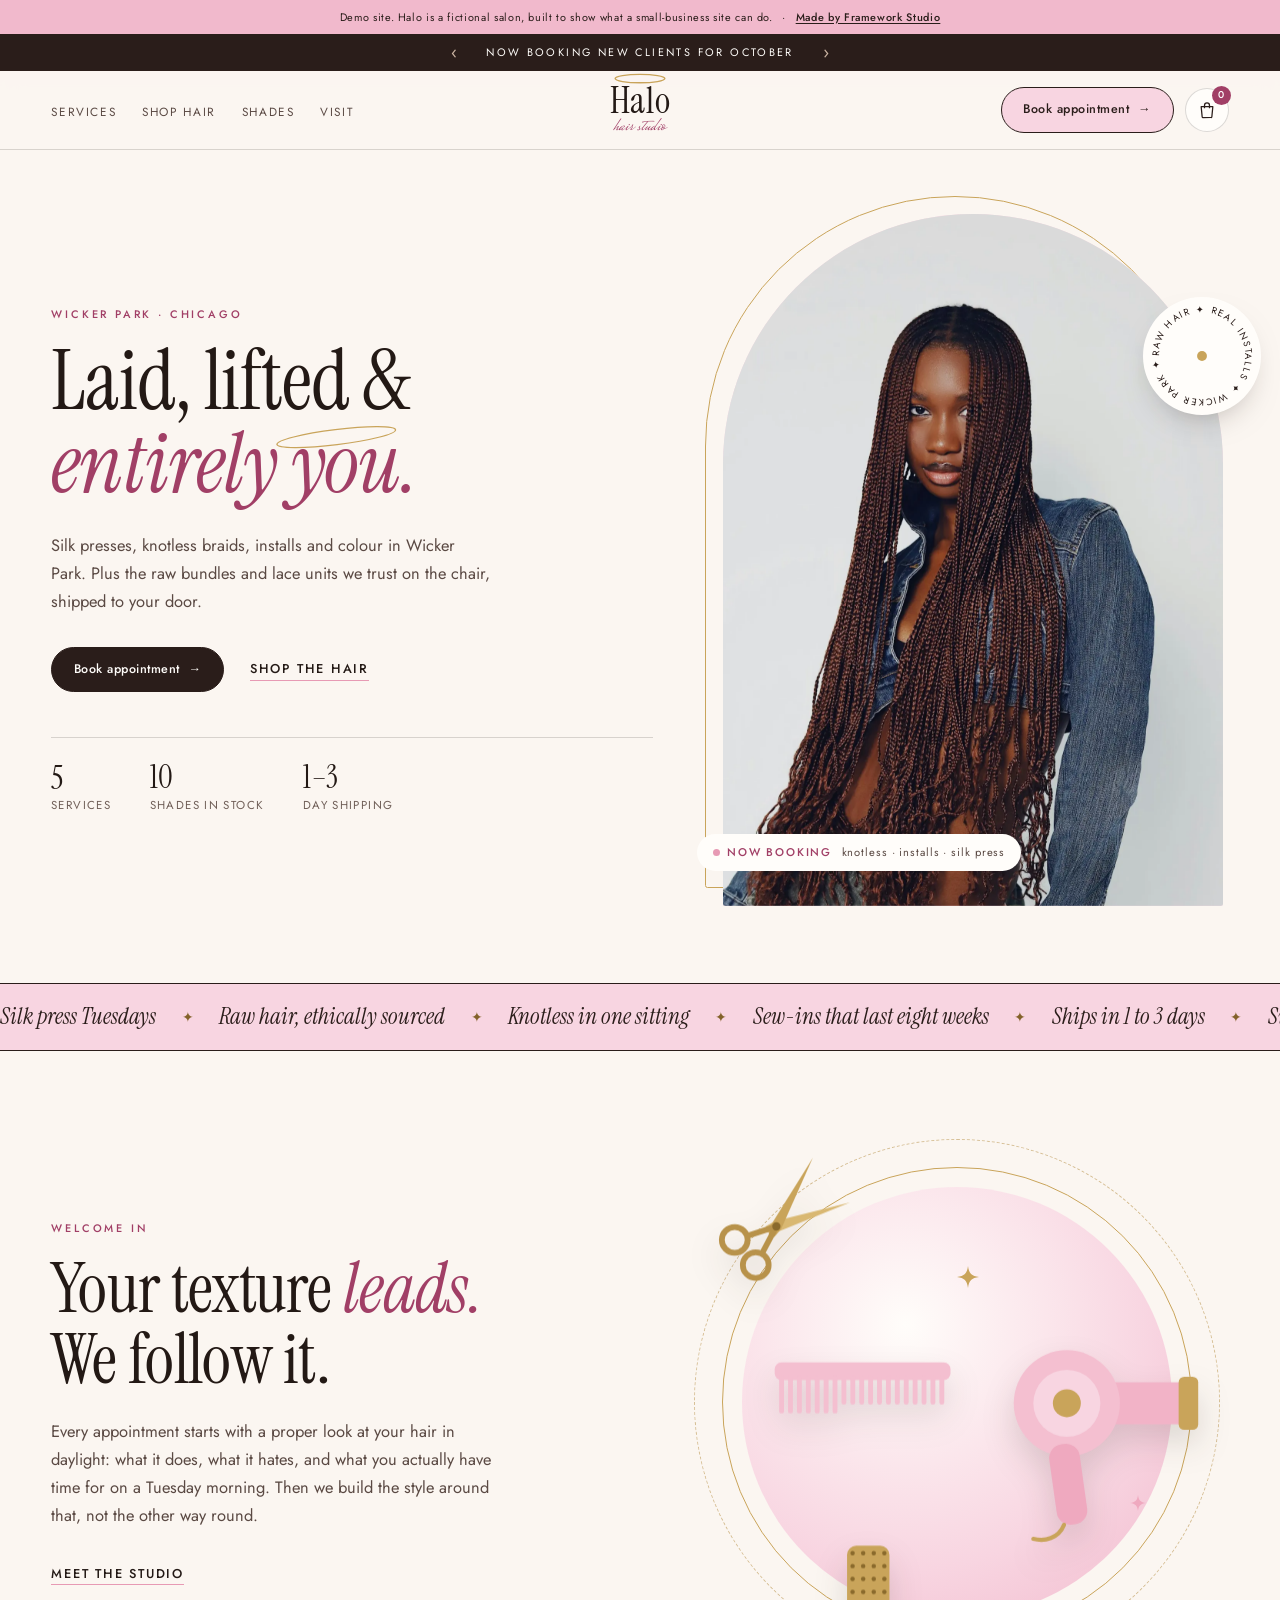
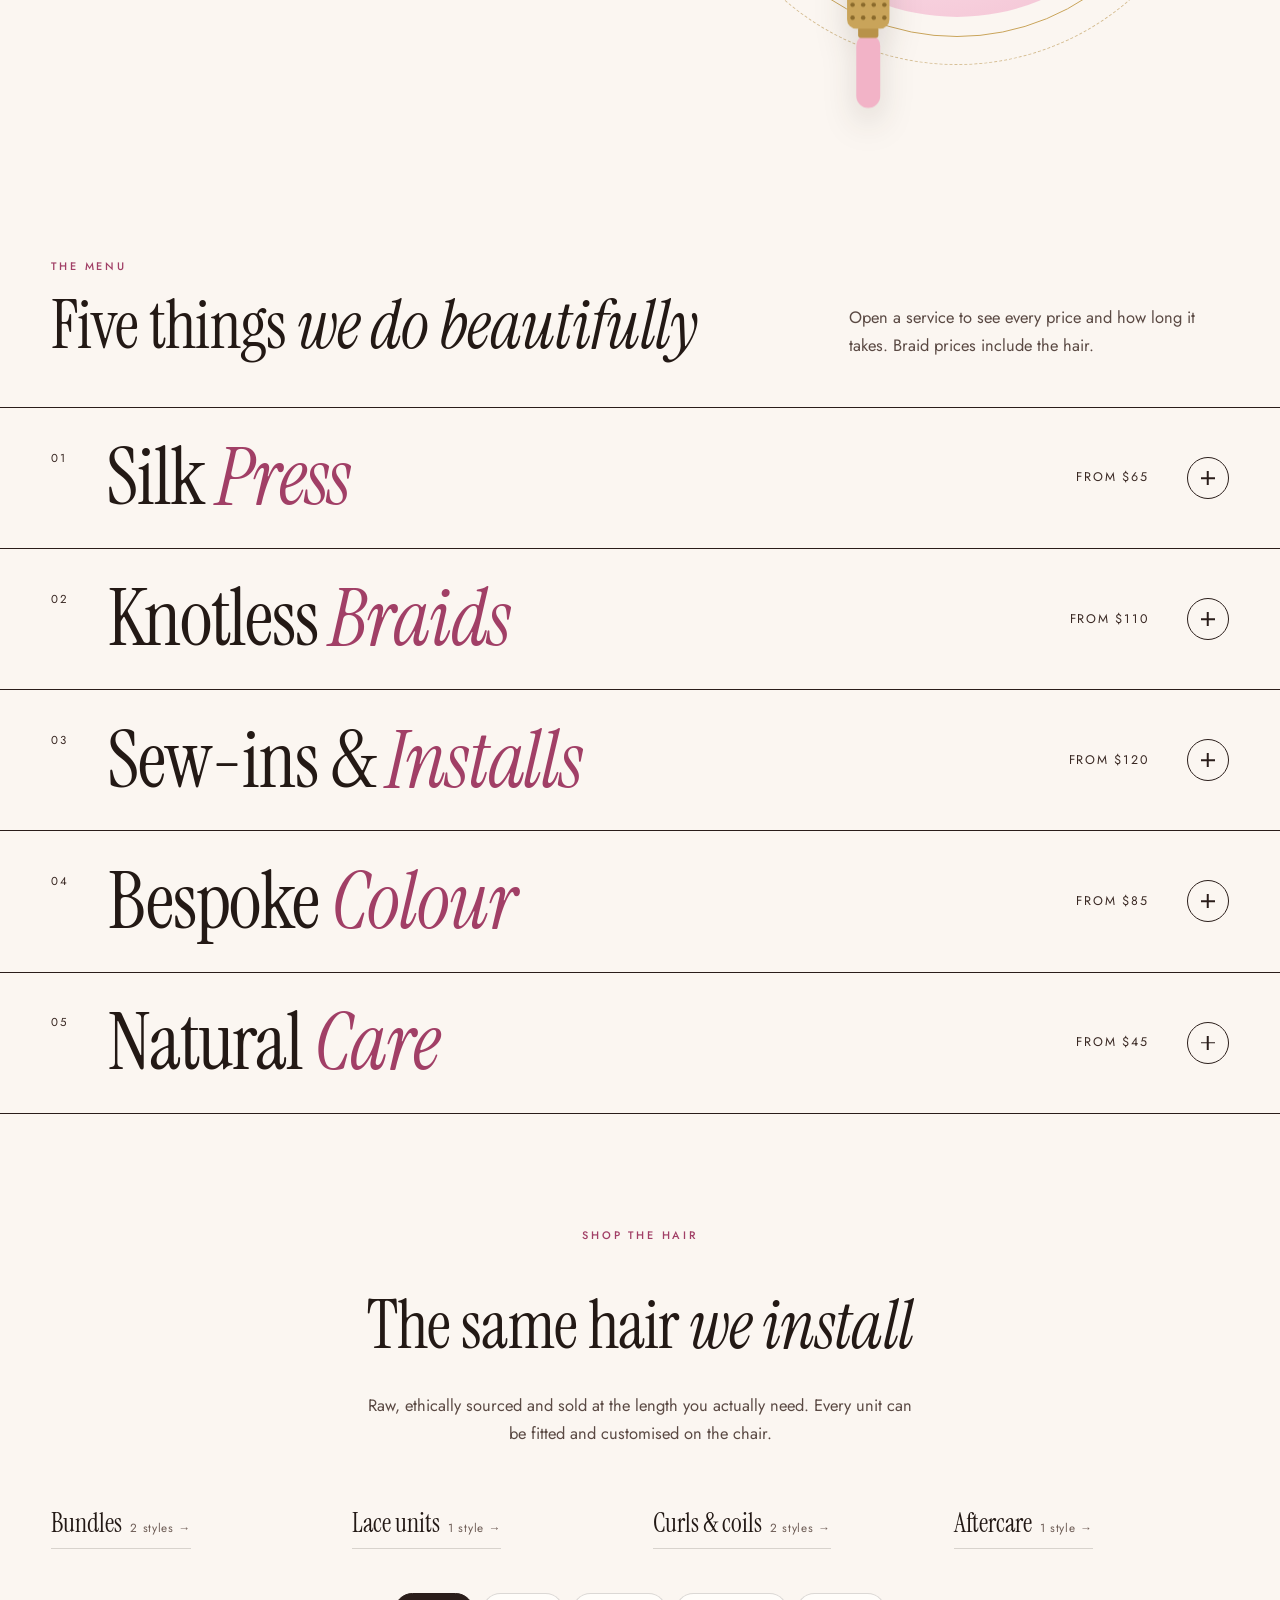
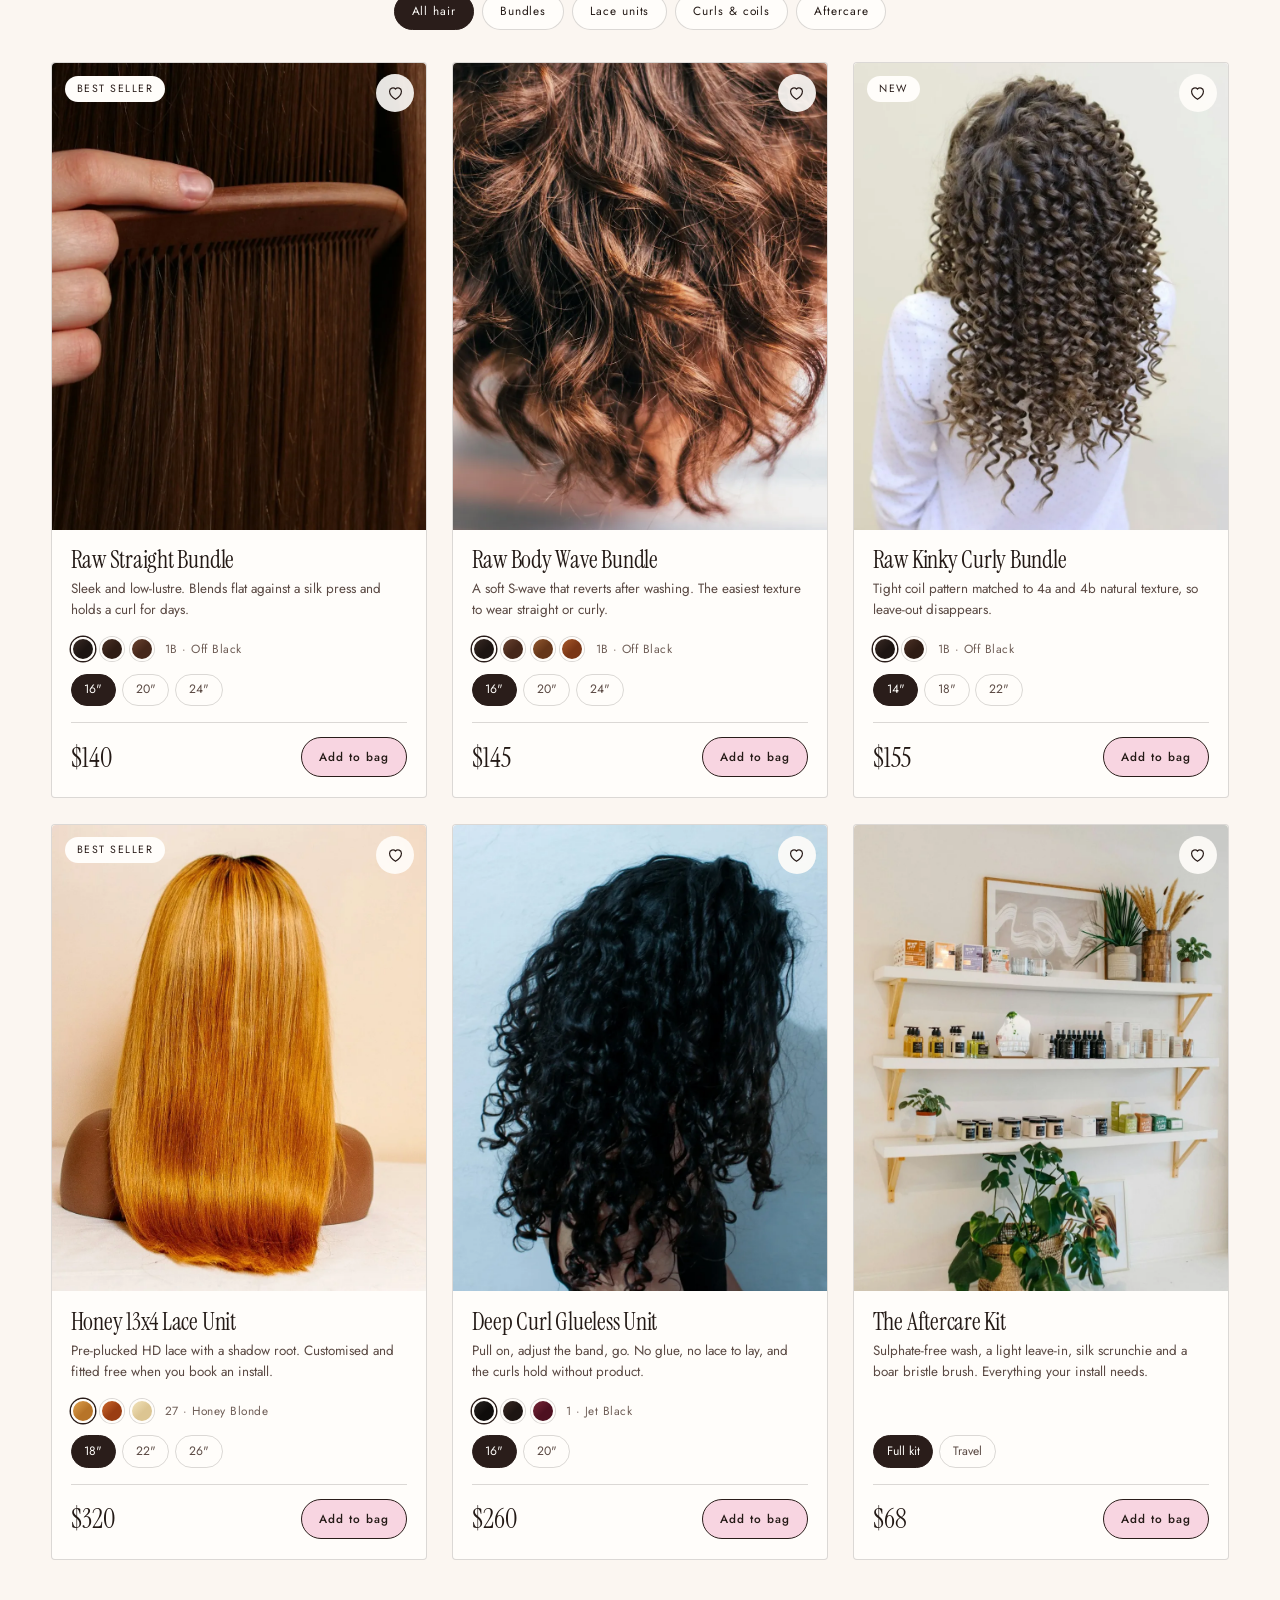
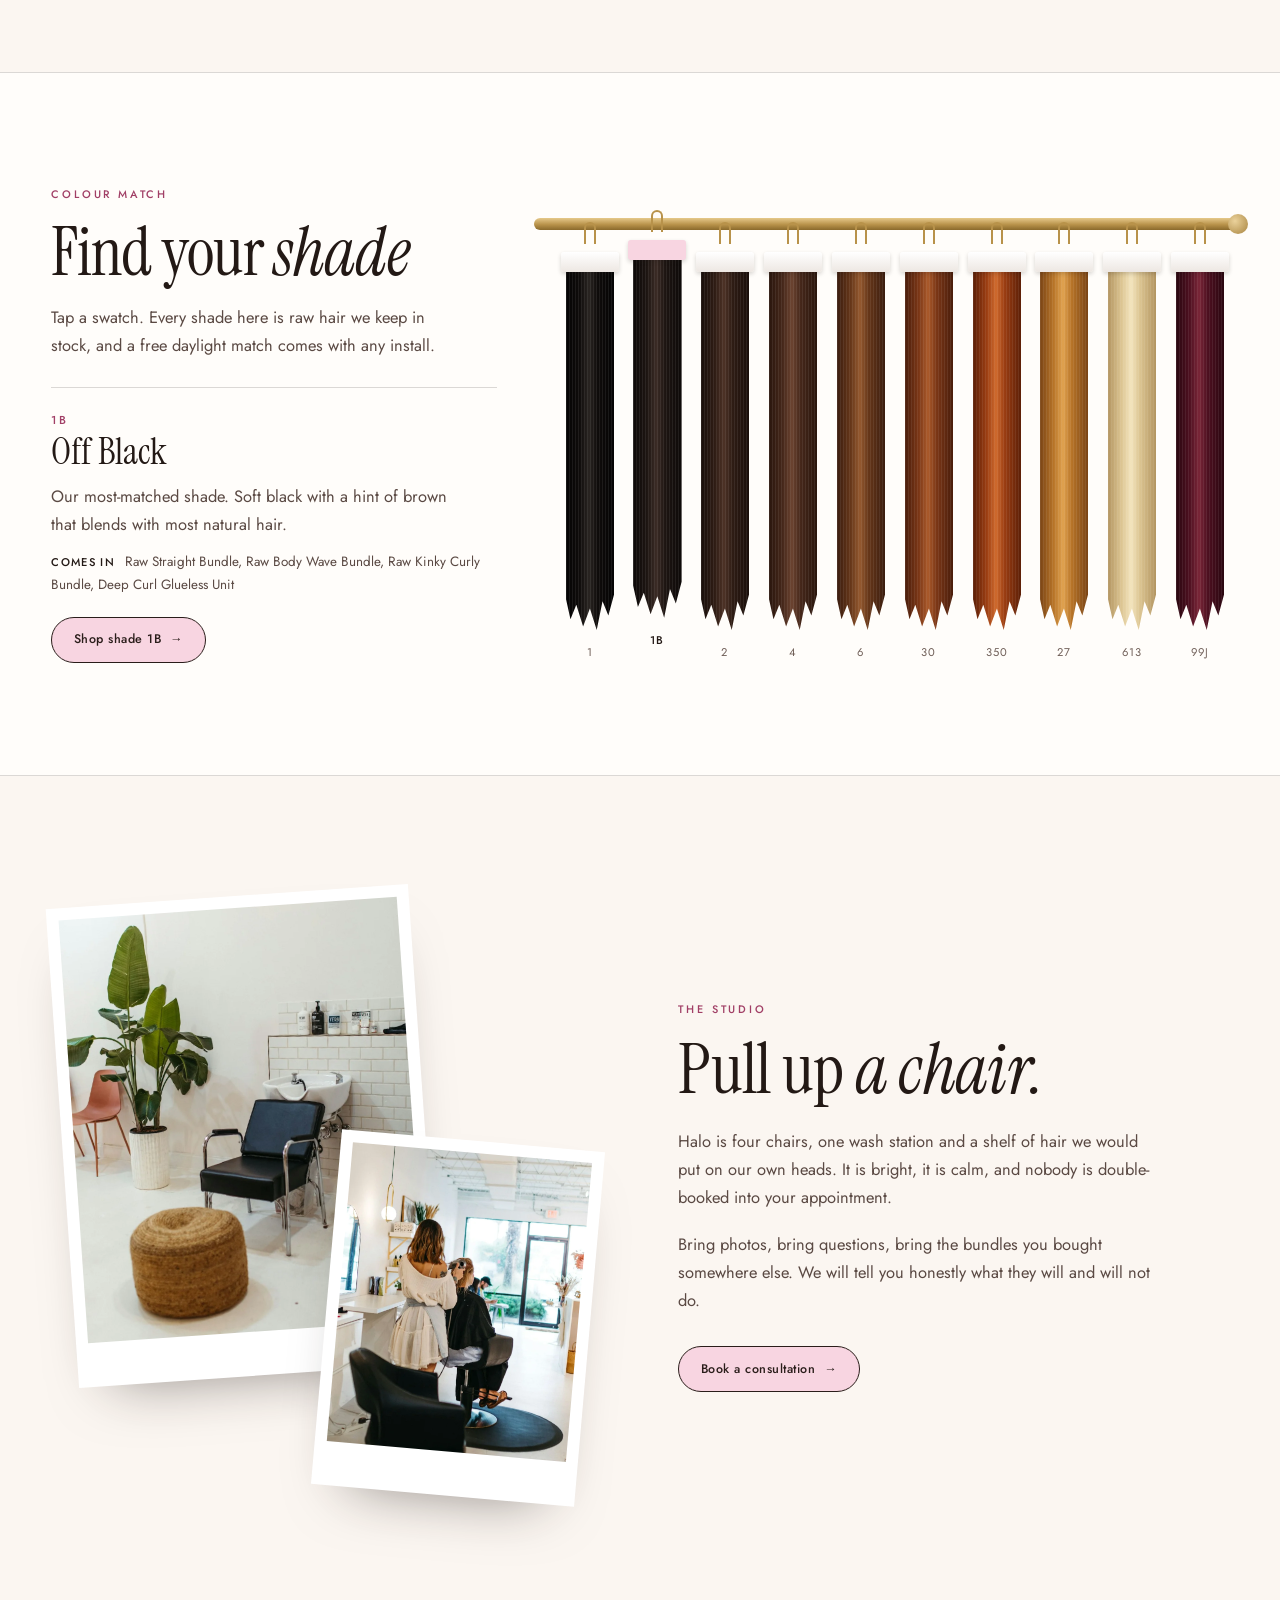
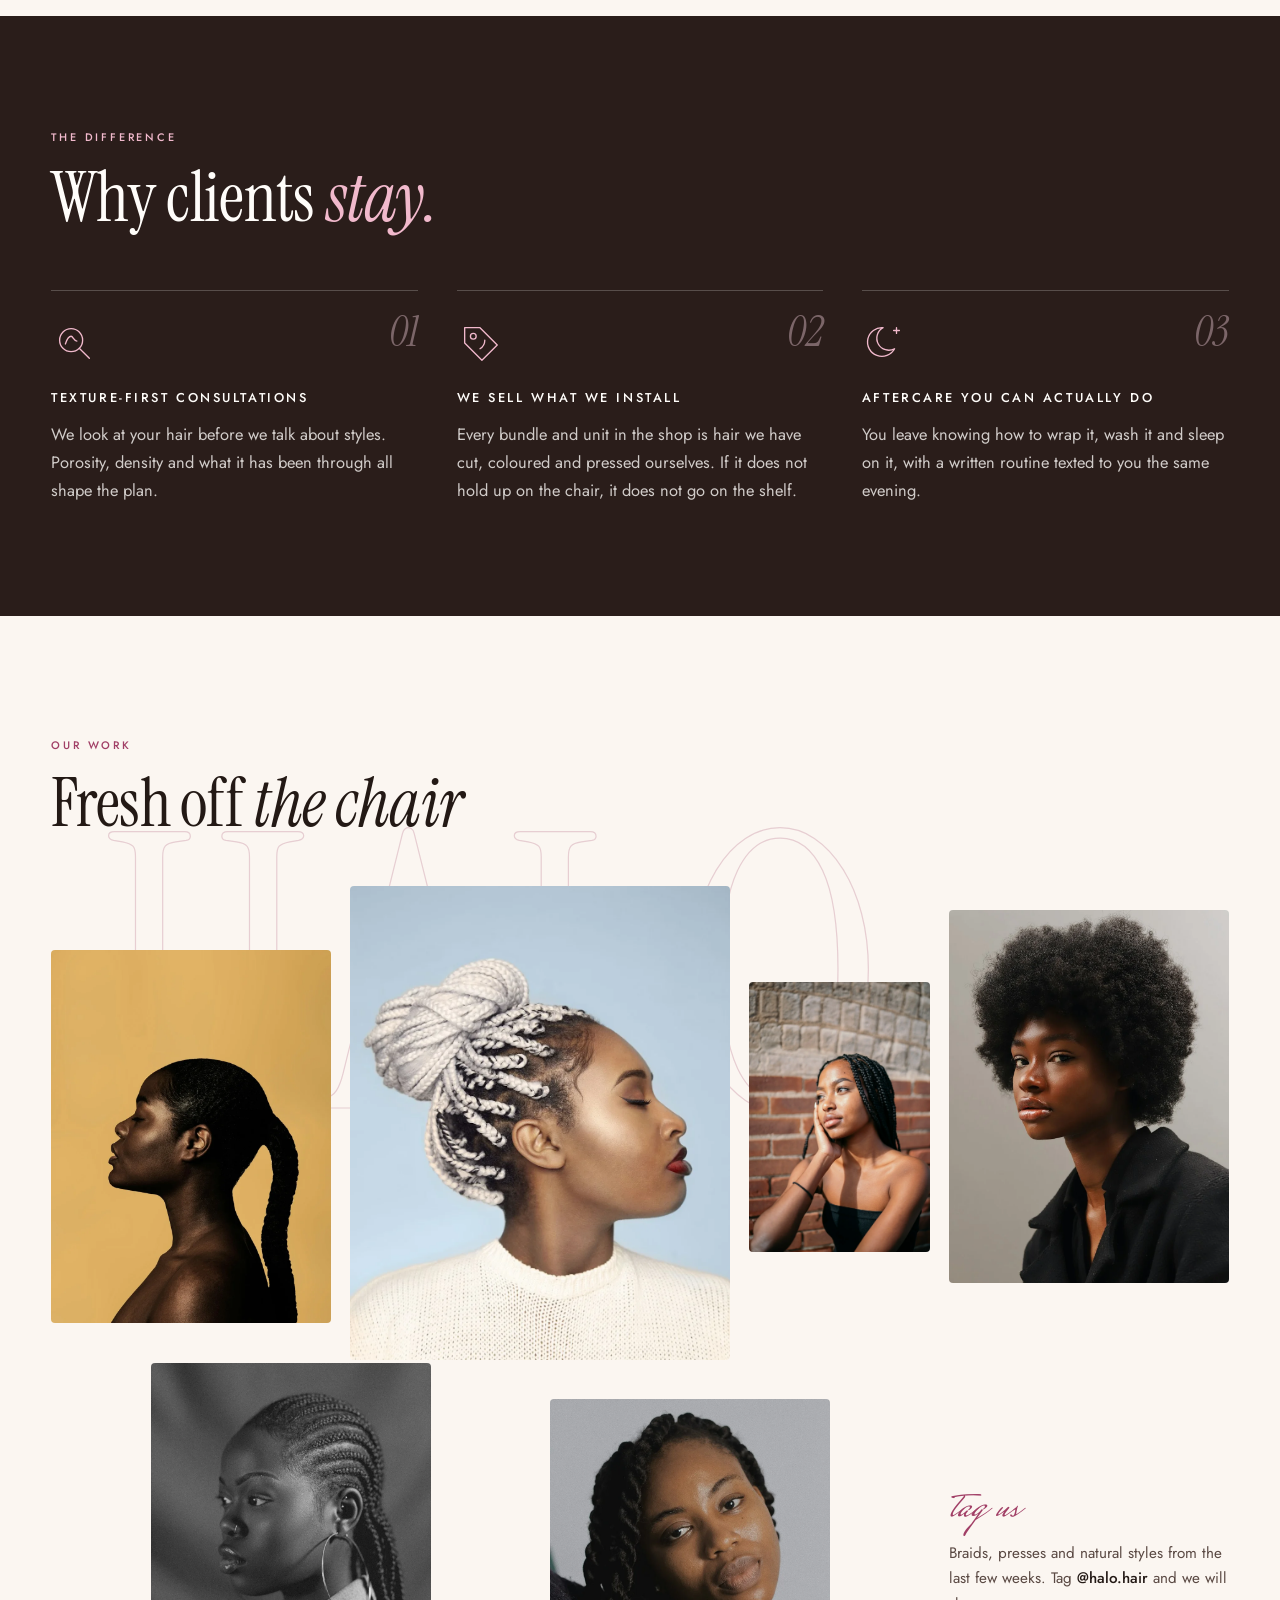
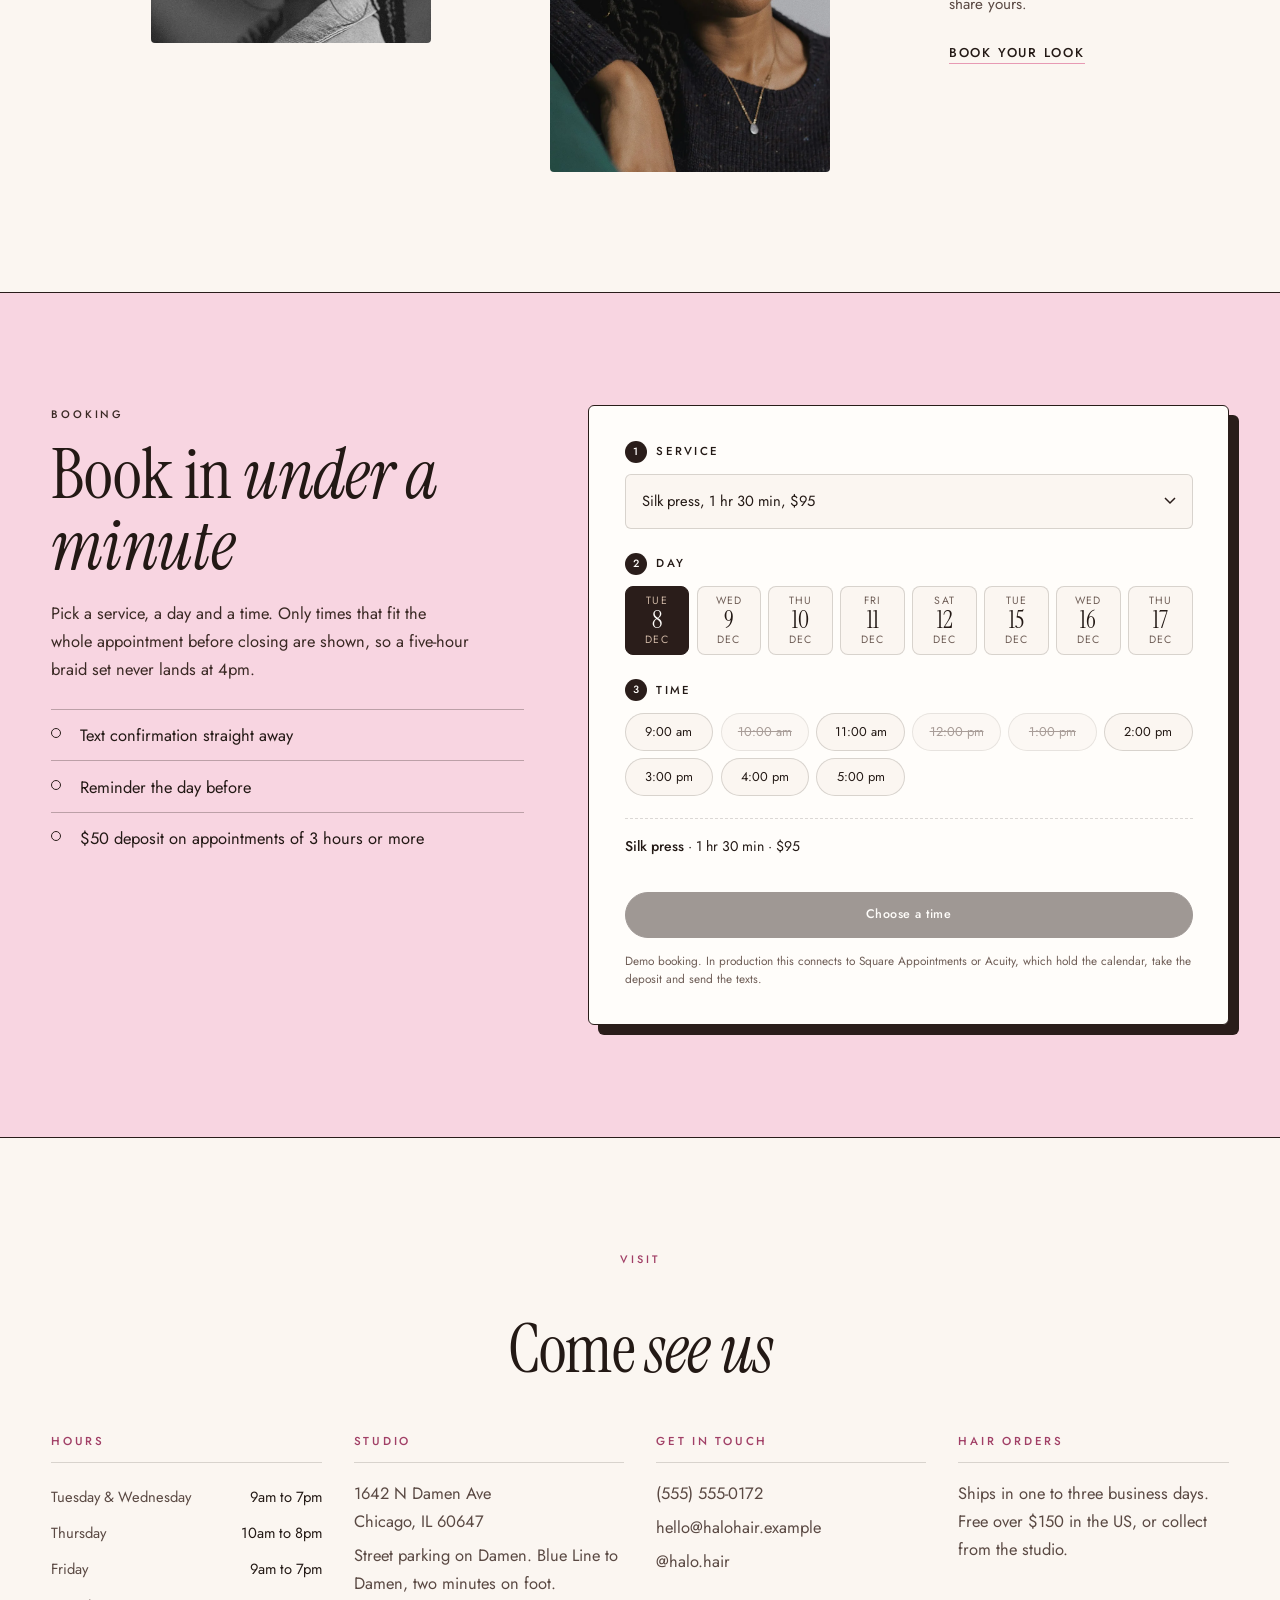
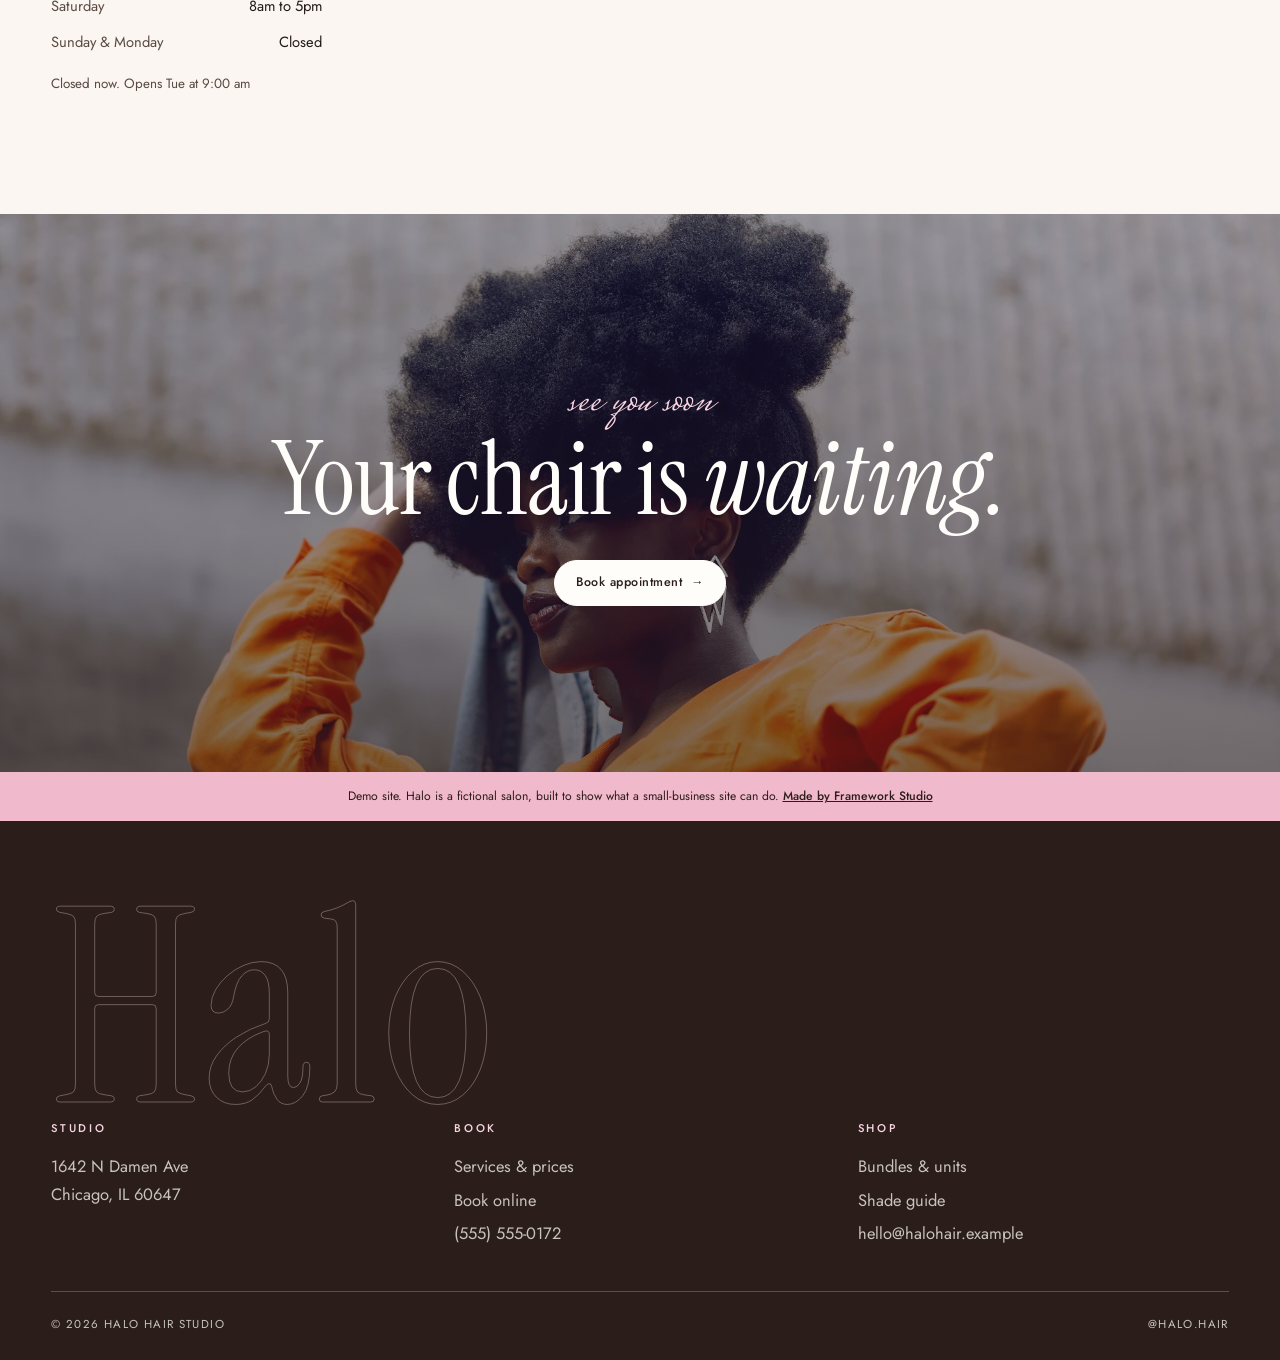
==== commit 4b721403: "Redesign Halo: arched hero, shade rack, booking that fits the calendar New visual system: cream, pet" ====
--- a/index.html
+++ b/index.html
@@ -3,340 +3,551 @@
 <head>
 <meta charset="utf-8">
 <meta name="viewport" content="width=device-width,initial-scale=1">
-<title>Halo Hair Studio | Cut, colour &amp; extensions in Chicago</title>
-<meta name="description" content="Halo is a hair studio and extensions house in Wicker Park. We cut, colour and install, and we sell the same raw bundles and closures we use on the chair.">
+<title>Halo Hair Studio | Silk press, braids, installs &amp; raw hair in Chicago</title>
+<meta name="description" content="Halo is a hair studio and extensions house in Wicker Park, Chicago. We press, braid, install and colour, and we sell the same raw bundles and lace units we use on the chair.">
 <meta property="og:title" content="Halo Hair Studio">
-<meta property="og:description" content="Halo is a hair studio and extensions house in Wicker Park. We cut, colour and install, and we sell the same raw bundles and closures we use on the chair.">
+<meta property="og:description" content="Halo is a hair studio and extensions house in Wicker Park, Chicago. We press, braid, install and colour, and we sell the same raw bundles and lace units we use on the chair.">
+<meta property="og:image" content="assets/img/hero.webp">
+<meta name="theme-color" content="#FBF6F1">
+<link rel="icon" href="data:image/svg+xml,%3Csvg xmlns='http://www.w3.org/2000/svg' viewBox='0 0 64 64'%3E%3Ccircle cx='32' cy='32' r='30' fill='%23F8D5E1'/%3E%3Cellipse cx='32' cy='21' rx='15' ry='5' fill='none' stroke='%23B8924A' stroke-width='3'/%3E%3Ctext x='32' y='49' text-anchor='middle' font-family='Georgia,serif' font-size='26' fill='%232A1D1A'%3EH%3C/text%3E%3C/svg%3E">
 <link rel="preconnect" href="https://fonts.googleapis.com">
 <link rel="preconnect" href="https://fonts.gstatic.com" crossorigin>
-<link href="https://fonts.googleapis.com/css2?family=Bodoni+Moda:opsz,wght@6..96,400;6..96,700&family=Parisienne&family=Inter:wght@300;400;500&display=swap" rel="stylesheet">
+<link href="https://fonts.googleapis.com/css2?family=Instrument+Serif:ital@0;1&family=Jost:wght@300;400;500&family=Mrs+Saint+Delafield&display=swap" rel="stylesheet">
 <link rel="stylesheet" href="assets/css/styles.css">
-<script type="application/ld+json">{"@context":"https://schema.org","@type":"HairSalon","name":"Halo Hair Studio","description":"Halo is a hair studio and extensions house in Wicker Park. We cut, colour and install, and we sell the same raw bundles and closures we use on the chair. Book a seat or shop the hair, whichever you came for.","telephone":"(555) 555-0172","email":"hello@halohair.example","priceRange":"$$","address":{"@type":"PostalAddress","streetAddress":"1642 N Damen Ave","addressLocality":"Chicago"}}</script>
+<link rel="preload" as="image" href="assets/img/hero.webp">
+<script type="application/ld+json">{"@context":"https://schema.org","@type":"HairSalon","name":"Halo Hair Studio","description":"Halo is a hair studio and extensions house in Wicker Park, Chicago. We press, braid, install and colour, and we sell the same raw bundles and lace units we use on the chair.","image":"assets/img/hero.webp","telephone":"(555) 555-0172","email":"hello@halohair.example","priceRange":"$$","address":{"@type":"PostalAddress","streetAddress":"1642 N Damen Ave","addressLocality":"Chicago","addressRegion":"IL","postalCode":"60647","addressCountry":"US"},"openingHoursSpecification":[{"@type":"OpeningHoursSpecification","dayOfWeek":"Tuesday","opens":"09:00","closes":"19:00"},{"@type":"OpeningHoursSpecification","dayOfWeek":"Wednesday","opens":"09:00","closes":"19:00"},{"@type":"OpeningHoursSpecification","dayOfWeek":"Thursday","opens":"10:00","closes":"20:00"},{"@type":"OpeningHoursSpecification","dayOfWeek":"Friday","opens":"09:00","closes":"19:00"},{"@type":"OpeningHoursSpecification","dayOfWeek":"Saturday","opens":"08:00","closes":"17:00"}]}</script>
 </head>
 <body>
 <a class="skip" href="#main">Skip to content</a>
 <div class="demo-bar" role="note"><p>Demo site. Halo is a fictional salon, built to show what a small-business site can do.</p><span class="sep">&middot;</span>
   <a href="https://tahvia127.github.io/framework-studio/" target="_blank" rel="noopener noreferrer">Made by Framework Studio</a></div>
 
+<div class="announce" role="region" aria-label="Studio news">
+  <button class="ann-btn" type="button" id="annPrev" aria-label="Previous message">&lsaquo;</button>
+  <p id="annText" aria-live="polite">Now booking new clients for October</p>
+  <button class="ann-btn" type="button" id="annNext" aria-label="Next message">&rsaquo;</button>
+</div>
+
 <header class="nav" id="nav">
-  <div class="shell">
-    <a class="logo" href="#top"><span class="m">Halo</span><span class="s">Hair Studio</span></a>
-    <nav aria-label="Primary"><ul>
+  <div class="nav-in">
+    <nav class="nav-l" aria-label="Primary"><ul>
       <li><a href="#services">Services</a></li>
       <li><a href="#shop">Shop hair</a></li>
-      <li><a href="#book">Book</a></li>
+      <li><a href="#shades">Shades</a></li>
       <li><a href="#visit">Visit</a></li>
     </ul></nav>
-    <div class="nav-right">
-      <button class="cart-btn" id="cartOpen" aria-haspopup="dialog">Bag <span class="cart-count" id="cartCount">0</span></button>
-      <a class="btn fill" href="#book">Book now</a>
+    <a class="logo" href="#top" aria-label="Halo Hair Studio, back to top">
+      <span class="m">Halo<svg class="ring" viewBox="0 0 60 14" aria-hidden="true"><ellipse cx="30" cy="7" rx="27" ry="4.6"/></svg></span>
+      <span class="s">hair studio</span>
+    </a>
+    <div class="nav-r">
+      <a class="btn pill hide-sm" href="#book">Book appointment <span class="arr" aria-hidden="true">&rarr;</span></a>
+      <button class="bag-btn" id="cartOpen" type="button" aria-haspopup="dialog" aria-label="Open bag, 0 items">
+        <svg viewBox="0 0 24 24" aria-hidden="true"><path d="M5 8h14l-1.2 12.2a1 1 0 0 1-1 .8H7.2a1 1 0 0 1-1-.8L5 8Z"/><path d="M9 10V6.5a3 3 0 0 1 6 0V10"/></svg>
+        <span class="cart-count" id="cartCount">0</span>
+      </button>
     </div>
   </div>
 </header>
 
 <main id="main">
 
-<section class="hero" id="top"><div class="shell">
-  <div>
-    <p class="eyebrow rv">Welcome to Halo <span class="spark">&#10022;</span></p>
-    <h1 class="rv">Your hair.<span class="b">Your era.</span></h1>
-    <p class="sub rv">Cut. Colour. Extensions.</p>
-    <div class="rv" style="display:flex;gap:.6rem;flex-wrap:wrap">
-      <a class="btn fill" href="#book">Book your look</a>
-      <a class="btn ghost" href="#shop">Shop the hair</a>
-    </div>
-  </div>
-  <figure class="hero-figure rv" style="margin:0">
-    <div class="in"><img src="assets/img/hero.webp" alt="A finished look at Halo" width="1500" height="1000" fetchpriority="high"></div>
-    <div class="badge" aria-hidden="true">Raw hair<br>&amp; installs<br>in house</div>
+<!-- hero -->
+<section class="hero" id="top">
+  <div class="hero-copy">
+    <p class="eyebrow ld" style="--d:0">Wicker Park &middot; Chicago</p>
+    <h1 class="ld" style="--d:1">Laid, lifted &amp;<br><span class="mark"><svg class="halo-arc" viewBox="0 0 200 40" preserveAspectRatio="none" aria-hidden="true"><ellipse cx="100" cy="20" rx="96" ry="15"/></svg><em>entirely you.</em></span></h1>
+    <p class="sub ld" style="--d:2">Silk presses, knotless braids, installs and colour in Wicker Park. Plus the raw bundles and lace units we trust on the chair, shipped to your door.</p>
+    <div class="cta ld" style="--d:3">
+      <a class="btn pill fill" href="#book">Book appointment <span class="arr" aria-hidden="true">&rarr;</span></a>
+      <a class="tlink" href="#shop">Shop the hair</a>
+    </div>
+    <ul class="hero-facts ld" style="--d:4">
+      <li><b>5</b> services</li>
+      <li><b>10</b> shades in stock</li>
+      <li><b>1&ndash;3</b> day shipping</li>
+    </ul>
+  </div>
+  <figure class="hero-arch ld" style="--d:2">
+    <div class="arch"><img src="assets/img/hero.webp" alt="A client with waist-length knotless braids in a denim jacket" width="1300" height="1950" fetchpriority="high"></div>
+    <figcaption class="hero-tag"><span>Now booking</span> knotless &middot; installs &middot; silk press</figcaption>
+    <svg class="spin" viewBox="0 0 120 120" aria-hidden="true"><defs><path id="circ" d="M60,60 m-44,0 a44,44 0 1,1 88,0 a44,44 0 1,1 -88,0"/></defs>
+      <text><textPath href="#circ" textLength="272" lengthAdjust="spacing">raw hair &#10022; real installs &#10022; wicker park &#10022;</textPath></text><circle cx="60" cy="60" r="5"/></svg>
   </figure>
-</div></section>
-
-<div class="marq" aria-hidden="true"><div class="marq-track" id="track"></div></div>
-
-<section class="section" id="services"><div class="shell">
-  <div class="head center rv">
-    <p class="pill">Our services</p>
-    <h2>Cut, colour <em>&amp; extensions</em></h2>
-    <p>Halo is a hair studio and extensions house in Wicker Park. We cut, colour and install, and we sell the same raw bundles and closures we use on the chair. Book a seat or shop the hair, whichever you came for.</p>
-  </div>
-  <div class="svc-grid">
-      <a class="svc rv" style="--i:0" href="#book">
-        <img src="assets/img/svc-cut.webp" alt="Cut at Halo" loading="lazy" width="900" height="1080">
-        <div class="cap">
-          <h3>Cut</h3>
-          <p>Precision cuts that grow out well, not just look good on day one.</p>
-          <span class="from">From $85</span>
-        </div>
-      </a>
-      <a class="svc rv" style="--i:1" href="#book">
-        <img src="assets/img/svc-color.webp" alt="Colour at Halo" loading="lazy" width="900" height="1080">
-        <div class="cap">
-          <h3>Colour</h3>
-          <p>Balayage, gloss and full colour, always with a strand test first.</p>
-          <span class="from">From $145</span>
-        </div>
-      </a>
-      <a class="svc rv" style="--i:2" href="#book">
-        <img src="assets/img/svc-style.webp" alt="Extensions at Halo" loading="lazy" width="900" height="1080">
-        <div class="cap">
-          <h3>Extensions</h3>
-          <p>Sew-ins, closures and frontals, fitted and blended on the chair.</p>
-          <span class="from">From $180</span>
-        </div>
-      </a></div>
-  <div class="smenu">
-      <div class="rv">
-        <h4>Cut</h4>
-        <ul>
-          <li>
-            <div class="row"><span class="nm">Signature cut &amp; style</span><span class="dot"></span><span class="pr">$85</span></div>
-            <span class="du">60 min</span>
-          </li>
-          <li>
-            <div class="row"><span class="nm">Silk press &amp; trim</span><span class="dot"></span><span class="pr">$120</span></div>
-            <span class="du">90 min</span>
-          </li>
-          <li>
-            <div class="row"><span class="nm">Big chop consultation</span><span class="dot"></span><span class="pr">$45</span></div>
-            <span class="du">30 min</span>
-          </li>
-        </ul>
-      </div>
-      <div class="rv">
-        <h4>Colour</h4>
-        <ul>
-          <li>
-            <div class="row"><span class="nm">Gloss &amp; tone</span><span class="dot"></span><span class="pr">$145</span></div>
-            <span class="du">45 min</span>
-          </li>
-          <li>
-            <div class="row"><span class="nm">Partial balayage</span><span class="dot"></span><span class="pr">$260</span></div>
-            <span class="du">2.5 hrs</span>
-          </li>
-          <li>
-            <div class="row"><span class="nm">Full colour correction</span><span class="dot"></span><span class="pr">$400</span></div>
-            <span class="du">consult</span>
-          </li>
-        </ul>
-      </div>
-      <div class="rv">
-        <h4>Extensions</h4>
-        <ul>
-          <li>
-            <div class="row"><span class="nm">Sew-in install</span><span class="dot"></span><span class="pr">$180</span></div>
-            <span class="du">3 hrs</span>
-          </li>
-          <li>
-            <div class="row"><span class="nm">Closure install &amp; style</span><span class="dot"></span><span class="pr">$240</span></div>
-            <span class="du">3.5 hrs</span>
-          </li>
-          <li>
-            <div class="row"><span class="nm">Frontal install &amp; customise</span><span class="dot"></span><span class="pr">$300</span></div>
-            <span class="du">4 hrs</span>
-          </li>
-        </ul>
-      </div></div>
-</div></section>
-
-<section class="section section-alt" id="shop"><div class="shell">
-  <div class="head center rv">
-    <p class="pill">Shop the hair</p>
-    <h2>The same bundles <em>we install</em></h2>
-    <p>Raw, ethically sourced and sold at the length you actually need. Pick a length, add to your bag, and we will have it ready.</p>
-  </div>
-  <div class="shop-grid">
-      <article class="prod rv" style="--i:0" data-id="raw-body" data-name="Raw Body Wave">
-        <div class="im"><img src="assets/img/shop-body.webp" alt="Raw Body Wave" loading="lazy" width="800" height="896"></div>
+</section>
+
+<div class="marq" aria-hidden="true"><div class="marq-track"><span>Silk press Tuesdays</span><i>&#10022;</i><span>Raw hair, ethically sourced</span><i>&#10022;</i><span>Knotless in one sitting</span><i>&#10022;</i><span>Sew-ins that last eight weeks</span><i>&#10022;</i><span>Ships in 1 to 3 days</span><i>&#10022;</i><span>Silk press Tuesdays</span><i>&#10022;</i><span>Raw hair, ethically sourced</span><i>&#10022;</i><span>Knotless in one sitting</span><i>&#10022;</i><span>Sew-ins that last eight weeks</span><i>&#10022;</i><span>Ships in 1 to 3 days</span><i>&#10022;</i><span>Silk press Tuesdays</span><i>&#10022;</i><span>Raw hair, ethically sourced</span><i>&#10022;</i><span>Knotless in one sitting</span><i>&#10022;</i><span>Sew-ins that last eight weeks</span><i>&#10022;</i><span>Ships in 1 to 3 days</span><i>&#10022;</i><span>Silk press Tuesdays</span><i>&#10022;</i><span>Raw hair, ethically sourced</span><i>&#10022;</i><span>Knotless in one sitting</span><i>&#10022;</i><span>Sew-ins that last eight weeks</span><i>&#10022;</i><span>Ships in 1 to 3 days</span><i>&#10022;</i></div></div>
+
+<!-- welcome -->
+<section class="welcome" id="welcome">
+  <div class="shell w-grid">
+    <div class="w-copy rv">
+      <p class="eyebrow">Welcome in</p>
+      <h2>Your texture <em>leads.</em><br>We follow it.</h2>
+      <p>Every appointment starts with a proper look at your hair in daylight: what it does, what it hates, and what you actually have time for on a Tuesday morning. Then we build the style around that, not the other way round.</p>
+      <a class="tlink" href="#studio">Meet the studio</a>
+    </div>
+    <div class="disc rv" aria-hidden="true">
+      <span class="orbit"></span><span class="orbit o2"></span>
+      
+  <svg class="tool t-scissors" data-speed="-0.18" viewBox="0 0 120 120" aria-hidden="true">
+    <polygon points="61.3,66.0 117.1,43.5 58.7,58.0 51.6,62.1 53.2,66.9" fill="#D9B872"/>
+    <polygon points="63.7,64.0 88.2,9.0 56.3,60.0 54.0,67.9 58.5,70.2" fill="#C9A45A"/>
+    <g fill="none" stroke="#B8924A" stroke-width="4.5" stroke-linecap="round">
+      <path d="M60 62 L49.7 81.4"/><path d="M60 62 L39.1 68.8"/>
+      <circle cx="44" cy="92" r="10"/><circle cx="27.7" cy="72.5" r="10"/></g>
+    <circle cx="60" cy="62" r="3.2" fill="#8A6A2C"/>
+  </svg>
+  <svg class="tool t-dryer" data-speed="0.14" viewBox="0 0 160 150" aria-hidden="true">
+    <rect x="78" y="34" width="70" height="30" rx="7" fill="#F2B3C7"/>
+    <rect x="140" y="30" width="14" height="38" rx="4" fill="#C9A45A"/>
+    <circle cx="60" cy="49" r="38" fill="#F4BFD0"/><circle cx="60" cy="49" r="24" fill="#F8D5E1"/>
+    <circle cx="60" cy="49" r="10" fill="#C9A45A"/>
+    <rect x="50" y="78" width="22" height="58" rx="10" fill="#EFA9BF" transform="rotate(-8 61 107)"/>
+    <path d="M58 136 C 54 146, 44 148, 36 146" fill="none" stroke="#C9A45A" stroke-width="3" stroke-linecap="round"/>
+  </svg>
+  <svg class="tool t-brush" data-speed="0.22" viewBox="0 0 70 190" aria-hidden="true">
+    <rect x="22" y="104" width="26" height="80" rx="13" fill="#F2B3C7"/>
+    <rect x="24" y="96" width="22" height="12" rx="3" fill="#B8924A"/>
+    <rect x="12" y="8" width="46" height="90" rx="10" fill="#C9A45A"/>
+    <g fill="#8A6A2C"><circle cx="18" cy="16" r="2.4"/><circle cx="29.5" cy="16" r="2.4"/><circle cx="41" cy="16" r="2.4"/><circle cx="52.5" cy="16" r="2.4"/><circle cx="18" cy="30" r="2.4"/><circle cx="29.5" cy="30" r="2.4"/><circle cx="41" cy="30" r="2.4"/><circle cx="52.5" cy="30" r="2.4"/><circle cx="18" cy="44" r="2.4"/><circle cx="29.5" cy="44" r="2.4"/><circle cx="41" cy="44" r="2.4"/><circle cx="52.5" cy="44" r="2.4"/><circle cx="18" cy="58" r="2.4"/><circle cx="29.5" cy="58" r="2.4"/><circle cx="41" cy="58" r="2.4"/><circle cx="52.5" cy="58" r="2.4"/><circle cx="18" cy="72" r="2.4"/><circle cx="29.5" cy="72" r="2.4"/><circle cx="41" cy="72" r="2.4"/><circle cx="52.5" cy="72" r="2.4"/><circle cx="18" cy="86" r="2.4"/><circle cx="29.5" cy="86" r="2.4"/><circle cx="41" cy="86" r="2.4"/><circle cx="52.5" cy="86" r="2.4"/></g>
+  </svg>
+  <svg class="tool t-comb" data-speed="-0.12" viewBox="0 0 170 60" aria-hidden="true">
+    <rect x="6" y="6" width="158" height="16" rx="6" fill="#F4BFD0"/>
+    <g fill="#F4BFD0"><rect x="10" y="18" width="4.4" height="34" rx="2"/><rect x="18" y="18" width="4.4" height="34" rx="2"/><rect x="26" y="18" width="4.4" height="34" rx="2"/><rect x="34" y="18" width="4.4" height="34" rx="2"/><rect x="42" y="18" width="4.4" height="34" rx="2"/><rect x="50" y="18" width="4.4" height="34" rx="2"/><rect x="58" y="18" width="4.4" height="34" rx="2"/><rect x="66" y="18" width="4.4" height="26" rx="2"/><rect x="74" y="18" width="4.4" height="26" rx="2"/><rect x="82" y="18" width="4.4" height="26" rx="2"/><rect x="90" y="18" width="4.4" height="26" rx="2"/><rect x="98" y="18" width="4.4" height="26" rx="2"/><rect x="106" y="18" width="4.4" height="26" rx="2"/><rect x="114" y="18" width="4.4" height="26" rx="2"/><rect x="122" y="18" width="4.4" height="26" rx="2"/><rect x="130" y="18" width="4.4" height="26" rx="2"/><rect x="138" y="18" width="4.4" height="26" rx="2"/><rect x="146" y="18" width="4.4" height="26" rx="2"/><rect x="154" y="18" width="4.4" height="26" rx="2"/></g>
+  </svg>
+  <svg class="tool t-spark s1" data-speed="0.3" viewBox="0 0 24 24" aria-hidden="true"><path d="M12 0 C13 8 16 11 24 12 C16 13 13 16 12 24 C11 16 8 13 0 12 C8 11 11 8 12 0Z" fill="#C9A45A"/></svg>
+  <svg class="tool t-spark s2" data-speed="-0.25" viewBox="0 0 24 24" aria-hidden="true"><path d="M12 0 C13 8 16 11 24 12 C16 13 13 16 12 24 C11 16 8 13 0 12 C8 11 11 8 12 0Z" fill="#EFA9BF"/></svg>
+    </div>
+  </div>
+</section>
+
+<!-- services -->
+<section class="services" id="services">
+  <div class="shell sec-head rv">
+    <div><p class="eyebrow">The menu</p><h2>Five things <em>we do beautifully</em></h2></div>
+    <p>Open a service to see every price and how long it takes. Braid prices include the hair.</p>
+  </div>
+  <ul class="rows">
+    <li class="row" data-img="assets/img/svc-press.webp">
+      <h3><button class="row-h" type="button" aria-expanded="false" aria-controls="svc-press">
+        <span class="num">01</span>
+        <span class="ttl">Silk <em>Press</em></span>
+        <span class="from">from $65</span>
+        <span class="plus" aria-hidden="true"></span>
+      </button></h3>
+      <div class="row-b" id="svc-press" role="region" aria-label="Silk Press prices"><div class="row-clip"><div class="row-in shell">
+        <img src="assets/img/svc-press.webp" alt="Silk Press at Halo" loading="lazy" width="880" height="1100">
+        <div>
+          <p class="bl">Heat done gently: a deep cleanse, a proper blowout and a press that moves, with heat protection at every pass.</p>
+          <ul class="menu">
+            <li><span class="nm">Silk press</span><span class="du">1 hr 30 min</span><span class="pr">$95</span>
+              <button class="mini" type="button" data-book="press:0" aria-label="Book Silk press">Book</button></li>
+            <li><span class="nm">Silk press &amp; trim</span><span class="du">2 hrs</span><span class="pr">$120</span>
+              <button class="mini" type="button" data-book="press:1" aria-label="Book Silk press &amp; trim">Book</button></li>
+            <li><span class="nm">Press refresh (within 2 weeks)</span><span class="du">1 hr</span><span class="pr">$65</span>
+              <button class="mini" type="button" data-book="press:2" aria-label="Book Press refresh (within 2 weeks)">Book</button></li>
+          </ul>
+        </div>
+      </div></div></div>
+    </li>
+    <li class="row" data-img="assets/img/svc-braids.webp">
+      <h3><button class="row-h" type="button" aria-expanded="false" aria-controls="svc-braids">
+        <span class="num">02</span>
+        <span class="ttl">Knotless <em>Braids</em></span>
+        <span class="from">from $110</span>
+        <span class="plus" aria-hidden="true"></span>
+      </button></h3>
+      <div class="row-b" id="svc-braids" role="region" aria-label="Knotless Braids prices"><div class="row-clip"><div class="row-in shell">
+        <img src="assets/img/svc-braids.webp" alt="Knotless Braids at Halo" loading="lazy" width="880" height="1100">
+        <div>
+          <p class="bl">Light at the root, no tension bumps, finished in one sitting. Hair is included in every braid price.</p>
+          <ul class="menu">
+            <li><span class="nm">Knotless, shoulder length</span><span class="du">4 hrs</span><span class="pr">$220</span>
+              <button class="mini" type="button" data-book="braids:0" aria-label="Book Knotless, shoulder length">Book</button></li>
+            <li><span class="nm">Knotless, mid-back</span><span class="du">5 hrs</span><span class="pr">$260</span>
+              <button class="mini" type="button" data-book="braids:1" aria-label="Book Knotless, mid-back">Book</button></li>
+            <li><span class="nm">Boho knotless, mid-back</span><span class="du">5 hrs 30 min</span><span class="pr">$300</span>
+              <button class="mini" type="button" data-book="braids:2" aria-label="Book Boho knotless, mid-back">Book</button></li>
+            <li><span class="nm">Feed-in cornrows</span><span class="du">2 hrs</span><span class="pr">$110</span>
+              <button class="mini" type="button" data-book="braids:3" aria-label="Book Feed-in cornrows">Book</button></li>
+          </ul>
+        </div>
+      </div></div></div>
+    </li>
+    <li class="row" data-img="assets/img/svc-install.webp">
+      <h3><button class="row-h" type="button" aria-expanded="false" aria-controls="svc-installs">
+        <span class="num">03</span>
+        <span class="ttl">Sew-ins &amp; <em>Installs</em></span>
+        <span class="from">from $120</span>
+        <span class="plus" aria-hidden="true"></span>
+      </button></h3>
+      <div class="row-b" id="svc-installs" role="region" aria-label="Sew-ins &amp; Installs prices"><div class="row-clip"><div class="row-in shell">
+        <img src="assets/img/svc-install.webp" alt="Sew-ins &amp; Installs at Halo" loading="lazy" width="880" height="1100">
+        <div>
+          <p class="bl">Sew-ins, closures and lace units, fitted and blended on the chair. Bring your own hair or use ours.</p>
+          <ul class="menu">
+            <li><span class="nm">Traditional sew-in</span><span class="du">3 hrs</span><span class="pr">$180</span>
+              <button class="mini" type="button" data-book="installs:0" aria-label="Book Traditional sew-in">Book</button></li>
+            <li><span class="nm">Closure sew-in &amp; style</span><span class="du">3 hrs 30 min</span><span class="pr">$240</span>
+              <button class="mini" type="button" data-book="installs:1" aria-label="Book Closure sew-in &amp; style">Book</button></li>
+            <li><span class="nm">Frontal install &amp; customise</span><span class="du">4 hrs</span><span class="pr">$300</span>
+              <button class="mini" type="button" data-book="installs:2" aria-label="Book Frontal install &amp; customise">Book</button></li>
+            <li><span class="nm">Glueless unit fit</span><span class="du">1 hr 30 min</span><span class="pr">$120</span>
+              <button class="mini" type="button" data-book="installs:3" aria-label="Book Glueless unit fit">Book</button></li>
+          </ul>
+        </div>
+      </div></div></div>
+    </li>
+    <li class="row" data-img="assets/img/svc-colour.webp">
+      <h3><button class="row-h" type="button" aria-expanded="false" aria-controls="svc-colour">
+        <span class="num">04</span>
+        <span class="ttl">Bespoke <em>Colour</em></span>
+        <span class="from">from $85</span>
+        <span class="plus" aria-hidden="true"></span>
+      </button></h3>
+      <div class="row-b" id="svc-colour" role="region" aria-label="Bespoke Colour prices"><div class="row-clip"><div class="row-in shell">
+        <img src="assets/img/svc-colour.webp" alt="Bespoke Colour at Halo" loading="lazy" width="880" height="1100">
+        <div>
+          <p class="bl">Honey, copper, jet or burgundy, always with a strand test first and a bond builder in the bowl.</p>
+          <ul class="menu">
+            <li><span class="nm">Gloss &amp; tone</span><span class="du">1 hr</span><span class="pr">$85</span>
+              <button class="mini" type="button" data-book="colour:0" aria-label="Book Gloss &amp; tone">Book</button></li>
+            <li><span class="nm">All-over colour</span><span class="du">2 hrs</span><span class="pr">$150</span>
+              <button class="mini" type="button" data-book="colour:1" aria-label="Book All-over colour">Book</button></li>
+            <li><span class="nm">Highlights &amp; balayage</span><span class="du">3 hrs</span><span class="pr">$240</span>
+              <button class="mini" type="button" data-book="colour:2" aria-label="Book Highlights &amp; balayage">Book</button></li>
+            <li><span class="nm">Unit or bundle colour</span><span class="du">2 hrs</span><span class="pr">$130</span>
+              <button class="mini" type="button" data-book="colour:3" aria-label="Book Unit or bundle colour">Book</button></li>
+          </ul>
+        </div>
+      </div></div></div>
+    </li>
+    <li class="row" data-img="assets/img/svc-natural.webp">
+      <h3><button class="row-h" type="button" aria-expanded="false" aria-controls="svc-natural">
+        <span class="num">05</span>
+        <span class="ttl">Natural <em>Care</em></span>
+        <span class="from">from $45</span>
+        <span class="plus" aria-hidden="true"></span>
+      </button></h3>
+      <div class="row-b" id="svc-natural" role="region" aria-label="Natural Care prices"><div class="row-clip"><div class="row-in shell">
+        <img src="assets/img/svc-natural.webp" alt="Natural Care at Halo" loading="lazy" width="880" height="1100">
+        <div>
+          <p class="bl">Wash-and-gos, twist-outs and trims for natural hair, plus the treatments that keep it growing.</p>
+          <ul class="menu">
+            <li><span class="nm">Wash &amp; go</span><span class="du">1 hr 15 min</span><span class="pr">$80</span>
+              <button class="mini" type="button" data-book="natural:0" aria-label="Book Wash &amp; go">Book</button></li>
+            <li><span class="nm">Two-strand twists</span><span class="du">2 hrs 30 min</span><span class="pr">$140</span>
+              <button class="mini" type="button" data-book="natural:1" aria-label="Book Two-strand twists">Book</button></li>
+            <li><span class="nm">Deep treatment &amp; steam</span><span class="du">45 min</span><span class="pr">$45</span>
+              <button class="mini" type="button" data-book="natural:2" aria-label="Book Deep treatment &amp; steam">Book</button></li>
+            <li><span class="nm">Curly cut &amp; shape</span><span class="du">1 hr 15 min</span><span class="pr">$90</span>
+              <button class="mini" type="button" data-book="natural:3" aria-label="Book Curly cut &amp; shape">Book</button></li>
+          </ul>
+        </div>
+      </div></div></div>
+    </li></ul>
+  <img class="peek" id="peek" src="[data-uri]" alt="" aria-hidden="true">
+</section>
+
+<!-- shop -->
+<section class="shop" id="shop">
+  <div class="shell">
+    <div class="sec-head center rv">
+      <p class="eyebrow">Shop the hair</p>
+      <h2>The same hair <em>we install</em></h2>
+      <p>Raw, ethically sourced and sold at the length you actually need. Every unit can be fitted and customised on the chair.</p>
+    </div>
+    <div class="cols">
+      <button class="col rv" style="--i:0" type="button" data-cat="bundles">
+        <span class="col-im"><img src="assets/img/col-bundles.webp" alt="" loading="lazy" width="900" height="1350" style="object-position:50% 20%"></span>
+        <span class="lbl"><b>Bundles</b><small>2 styles <span aria-hidden="true">&rarr;</span></small></span>
+      </button>
+      <button class="col rv" style="--i:1" type="button" data-cat="units">
+        <span class="col-im"><img src="assets/img/col-units.webp" alt="" loading="lazy" width="900" height="1350" style="object-position:50% 40%"></span>
+        <span class="lbl"><b>Lace units</b><small>1 style <span aria-hidden="true">&rarr;</span></small></span>
+      </button>
+      <button class="col rv" style="--i:2" type="button" data-cat="curls">
+        <span class="col-im"><img src="assets/img/col-curls.webp" alt="" loading="lazy" width="900" height="1350" style="object-position:50% 25%"></span>
+        <span class="lbl"><b>Curls &amp; coils</b><small>2 styles <span aria-hidden="true">&rarr;</span></small></span>
+      </button>
+      <button class="col rv" style="--i:3" type="button" data-cat="care">
+        <span class="col-im"><img src="assets/img/col-care.webp" alt="" loading="lazy" width="900" height="1350" style="object-position:50% 50%"></span>
+        <span class="lbl"><b>Aftercare</b><small>1 style <span aria-hidden="true">&rarr;</span></small></span>
+      </button></div>
+    <div class="filters" role="group" aria-label="Filter products">
+      <button class="chip" type="button" data-cat="all" aria-pressed="true">All hair</button><button class="chip" type="button" data-cat="bundles" aria-pressed="false">Bundles</button><button class="chip" type="button" data-cat="units" aria-pressed="false">Lace units</button><button class="chip" type="button" data-cat="curls" aria-pressed="false">Curls &amp; coils</button><button class="chip" type="button" data-cat="care" aria-pressed="false">Aftercare</button>
+      <span class="shade-filter" id="shadeFilter" hidden>Shade <b id="shadeFilterCode"></b> <button type="button" id="shadeClear" aria-label="Clear shade filter">&times;</button></span>
+    </div>
+    <div class="pgrid" id="pgrid">
+      <article class="prod rv" style="--i:0" data-id="raw-straight" data-name="Raw Straight Bundle" data-cat="bundles" data-shades="1B,2,4">
+        <div class="im">
+          <img src="assets/img/prod-straight.webp" alt="Raw Straight Bundle" loading="lazy" width="880" height="1100">
+          <span class="tag">Best seller</span>
+          <button class="fav" type="button" aria-pressed="false" aria-label="Save Raw Straight Bundle"><svg viewBox="0 0 24 24" aria-hidden="true"><path d="M12 20.5s-7.5-4.6-7.5-10.2A4.3 4.3 0 0 1 12 7.6a4.3 4.3 0 0 1 7.5 2.7c0 5.6-7.5 10.2-7.5 10.2Z"/></svg></button>
+        </div>
         <div class="bd">
-          <h3>Raw Body Wave</h3>
-          <p class="bl">Soft S-wave that holds a curl and reverts after washing.</p>
-          <div class="lens" role="group" aria-label="Length for Raw Body Wave"><button class="len" type="button" data-price="145" aria-pressed="true">16&quot;</button><button class="len" type="button" data-price="185" aria-pressed="false">20&quot;</button><button class="len" type="button" data-price="235" aria-pressed="false">24&quot;</button></div>
-          <p class="price">$145</p>
-          <button class="add" type="button">Add to bag</button>
+          <h3>Raw Straight Bundle</h3>
+          <p class="bl">Sleek and low-lustre. Blends flat against a silk press and holds a curl for days.</p>
+          <div class="shd"><div class="dots" role="group" aria-label="Shade"><button class="dot" type="button" data-shade="1B" aria-pressed="true" aria-label="Shade 1B, Off Black" title="1B Off Black" style="--b:#1d1512;--l:#3b2b25"></button><button class="dot" type="button" data-shade="2" aria-pressed="false" aria-label="Shade 2, Darkest Brown" title="2 Darkest Brown" style="--b:#2e1c14;--l:#4d3226"></button><button class="dot" type="button" data-shade="4" aria-pressed="false" aria-label="Shade 4, Chocolate" title="4 Chocolate" style="--b:#45271a;--l:#6b4330"></button></div><span class="shd-nm">1B &middot; Off Black</span></div>
+          <div class="lens" role="group" aria-label="Length"><button class="len" type="button" data-price="140" aria-pressed="true">16&quot;</button><button class="len" type="button" data-price="180" aria-pressed="false">20&quot;</button><button class="len" type="button" data-price="225" aria-pressed="false">24&quot;</button></div>
+          <div class="buy"><p class="price">$140</p><button class="add" type="button">Add to bag</button></div>
         </div>
       </article>
-      <article class="prod rv" style="--i:1" data-id="raw-straight" data-name="Raw Straight">
-        <div class="im"><img src="assets/img/shop-straight.webp" alt="Raw Straight" loading="lazy" width="800" height="896"></div>
+      <article class="prod rv" style="--i:1" data-id="raw-body" data-name="Raw Body Wave Bundle" data-cat="bundles" data-shades="1B,4,6,30">
+        <div class="im">
+          <img src="assets/img/prod-body.webp" alt="Raw Body Wave Bundle" loading="lazy" width="880" height="1100">
+          
+          <button class="fav" type="button" aria-pressed="false" aria-label="Save Raw Body Wave Bundle"><svg viewBox="0 0 24 24" aria-hidden="true"><path d="M12 20.5s-7.5-4.6-7.5-10.2A4.3 4.3 0 0 1 12 7.6a4.3 4.3 0 0 1 7.5 2.7c0 5.6-7.5 10.2-7.5 10.2Z"/></svg></button>
+        </div>
         <div class="bd">
-          <h3>Raw Straight</h3>
-          <p class="bl">Sleek, low-lustre and blends flat against a silk press.</p>
-          <div class="lens" role="group" aria-label="Length for Raw Straight"><button class="len" type="button" data-price="140" aria-pressed="true">16&quot;</button><button class="len" type="button" data-price="180" aria-pressed="false">20&quot;</button><button class="len" type="button" data-price="225" aria-pressed="false">24&quot;</button></div>
-          <p class="price">$140</p>
-          <button class="add" type="button">Add to bag</button>
+          <h3>Raw Body Wave Bundle</h3>
+          <p class="bl">A soft S-wave that reverts after washing. The easiest texture to wear straight or curly.</p>
+          <div class="shd"><div class="dots" role="group" aria-label="Shade"><button class="dot" type="button" data-shade="1B" aria-pressed="true" aria-label="Shade 1B, Off Black" title="1B Off Black" style="--b:#1d1512;--l:#3b2b25"></button><button class="dot" type="button" data-shade="4" aria-pressed="false" aria-label="Shade 4, Chocolate" title="4 Chocolate" style="--b:#45271a;--l:#6b4330"></button><button class="dot" type="button" data-shade="6" aria-pressed="false" aria-label="Shade 6, Chestnut" title="6 Chestnut" style="--b:#653619;--l:#94592f"></button><button class="dot" type="button" data-shade="30" aria-pressed="false" aria-label="Shade 30, Auburn" title="30 Auburn" style="--b:#7a3616;--l:#aa5a2b"></button></div><span class="shd-nm">1B &middot; Off Black</span></div>
+          <div class="lens" role="group" aria-label="Length"><button class="len" type="button" data-price="145" aria-pressed="true">16&quot;</button><button class="len" type="button" data-price="185" aria-pressed="false">20&quot;</button><button class="len" type="button" data-price="235" aria-pressed="false">24&quot;</button></div>
+          <div class="buy"><p class="price">$145</p><button class="add" type="button">Add to bag</button></div>
         </div>
       </article>
-      <article class="prod rv" style="--i:2" data-id="raw-curly" data-name="Raw Kinky Curly">
-        <div class="im"><img src="assets/img/shop-curly.webp" alt="Raw Kinky Curly" loading="lazy" width="800" height="896"></div>
+      <article class="prod rv" style="--i:2" data-id="raw-curly" data-name="Raw Kinky Curly Bundle" data-cat="curls" data-shades="1B,2">
+        <div class="im">
+          <img src="assets/img/prod-curly.webp" alt="Raw Kinky Curly Bundle" loading="lazy" width="880" height="1100">
+          <span class="tag">New</span>
+          <button class="fav" type="button" aria-pressed="false" aria-label="Save Raw Kinky Curly Bundle"><svg viewBox="0 0 24 24" aria-hidden="true"><path d="M12 20.5s-7.5-4.6-7.5-10.2A4.3 4.3 0 0 1 12 7.6a4.3 4.3 0 0 1 7.5 2.7c0 5.6-7.5 10.2-7.5 10.2Z"/></svg></button>
+        </div>
         <div class="bd">
-          <h3>Raw Kinky Curly</h3>
-          <p class="bl">Tight coil pattern matched to 4a and 4b natural texture.</p>
-          <div class="lens" role="group" aria-label="Length for Raw Kinky Curly"><button class="len" type="button" data-price="155" aria-pressed="true">14&quot;</button><button class="len" type="button" data-price="195" aria-pressed="false">18&quot;</button><button class="len" type="button" data-price="245" aria-pressed="false">22&quot;</button></div>
-          <p class="price">$155</p>
-          <button class="add" type="button">Add to bag</button>
+          <h3>Raw Kinky Curly Bundle</h3>
+          <p class="bl">Tight coil pattern matched to 4a and 4b natural texture, so leave-out disappears.</p>
+          <div class="shd"><div class="dots" role="group" aria-label="Shade"><button class="dot" type="button" data-shade="1B" aria-pressed="true" aria-label="Shade 1B, Off Black" title="1B Off Black" style="--b:#1d1512;--l:#3b2b25"></button><button class="dot" type="button" data-shade="2" aria-pressed="false" aria-label="Shade 2, Darkest Brown" title="2 Darkest Brown" style="--b:#2e1c14;--l:#4d3226"></button></div><span class="shd-nm">1B &middot; Off Black</span></div>
+          <div class="lens" role="group" aria-label="Length"><button class="len" type="button" data-price="155" aria-pressed="true">14&quot;</button><button class="len" type="button" data-price="195" aria-pressed="false">18&quot;</button><button class="len" type="button" data-price="245" aria-pressed="false">22&quot;</button></div>
+          <div class="buy"><p class="price">$155</p><button class="add" type="button">Add to bag</button></div>
         </div>
       </article>
-      <article class="prod rv" style="--i:3" data-id="closure" data-name="5x5 HD Closure">
-        <div class="im"><img src="assets/img/shop-color.webp" alt="5x5 HD Closure" loading="lazy" width="800" height="896"></div>
+      <article class="prod rv" style="--i:3" data-id="honey-unit" data-name="Honey 13x4 Lace Unit" data-cat="units" data-shades="27,350,613">
+        <div class="im">
+          <img src="assets/img/prod-honey.webp" alt="Honey 13x4 Lace Unit" loading="lazy" width="880" height="1100">
+          <span class="tag">Best seller</span>
+          <button class="fav" type="button" aria-pressed="false" aria-label="Save Honey 13x4 Lace Unit"><svg viewBox="0 0 24 24" aria-hidden="true"><path d="M12 20.5s-7.5-4.6-7.5-10.2A4.3 4.3 0 0 1 12 7.6a4.3 4.3 0 0 1 7.5 2.7c0 5.6-7.5 10.2-7.5 10.2Z"/></svg></button>
+        </div>
         <div class="bd">
-          <h3>5x5 HD Closure</h3>
-          <p class="bl">Melts flat, pre-plucked, and customised on the chair before you leave.</p>
-          <div class="lens" role="group" aria-label="Length for 5x5 HD Closure"><button class="len" type="button" data-price="120" aria-pressed="true">14&quot;</button><button class="len" type="button" data-price="150" aria-pressed="false">18&quot;</button></div>
-          <p class="price">$120</p>
-          <button class="add" type="button">Add to bag</button>
+          <h3>Honey 13x4 Lace Unit</h3>
+          <p class="bl">Pre-plucked HD lace with a shadow root. Customised and fitted free when you book an install.</p>
+          <div class="shd"><div class="dots" role="group" aria-label="Shade"><button class="dot" type="button" data-shade="27" aria-pressed="true" aria-label="Shade 27, Honey Blonde" title="27 Honey Blonde" style="--b:#b77428;--l:#e0a24f"></button><button class="dot" type="button" data-shade="350" aria-pressed="false" aria-label="Shade 350, Copper" title="350 Copper" style="--b:#9a3d12;--l:#cf6a2d"></button><button class="dot" type="button" data-shade="613" aria-pressed="false" aria-label="Shade 613, Platinum" title="613 Platinum" style="--b:#dcc592;--l:#f3e4bd"></button></div><span class="shd-nm">27 &middot; Honey Blonde</span></div>
+          <div class="lens" role="group" aria-label="Length"><button class="len" type="button" data-price="320" aria-pressed="true">18&quot;</button><button class="len" type="button" data-price="380" aria-pressed="false">22&quot;</button><button class="len" type="button" data-price="440" aria-pressed="false">26&quot;</button></div>
+          <div class="buy"><p class="price">$320</p><button class="add" type="button">Add to bag</button></div>
+        </div>
+      </article>
+      <article class="prod rv" style="--i:4" data-id="curly-unit" data-name="Deep Curl Glueless Unit" data-cat="curls" data-shades="1,1B,99J">
+        <div class="im">
+          <img src="assets/img/prod-curlyunit.webp" alt="Deep Curl Glueless Unit" loading="lazy" width="880" height="1100">
+          
+          <button class="fav" type="button" aria-pressed="false" aria-label="Save Deep Curl Glueless Unit"><svg viewBox="0 0 24 24" aria-hidden="true"><path d="M12 20.5s-7.5-4.6-7.5-10.2A4.3 4.3 0 0 1 12 7.6a4.3 4.3 0 0 1 7.5 2.7c0 5.6-7.5 10.2-7.5 10.2Z"/></svg></button>
+        </div>
+        <div class="bd">
+          <h3>Deep Curl Glueless Unit</h3>
+          <p class="bl">Pull on, adjust the band, go. No glue, no lace to lay, and the curls hold without product.</p>
+          <div class="shd"><div class="dots" role="group" aria-label="Shade"><button class="dot" type="button" data-shade="1" aria-pressed="true" aria-label="Shade 1, Jet Black" title="1 Jet Black" style="--b:#0f0c0b;--l:#2a2522"></button><button class="dot" type="button" data-shade="1B" aria-pressed="false" aria-label="Shade 1B, Off Black" title="1B Off Black" style="--b:#1d1512;--l:#3b2b25"></button><button class="dot" type="button" data-shade="99J" aria-pressed="false" aria-label="Shade 99J, Burgundy" title="99J Burgundy" style="--b:#4d1020;--l:#7a2638"></button></div><span class="shd-nm">1 &middot; Jet Black</span></div>
+          <div class="lens" role="group" aria-label="Length"><button class="len" type="button" data-price="260" aria-pressed="true">16&quot;</button><button class="len" type="button" data-price="300" aria-pressed="false">20&quot;</button></div>
+          <div class="buy"><p class="price">$260</p><button class="add" type="button">Add to bag</button></div>
+        </div>
+      </article>
+      <article class="prod rv" style="--i:5" data-id="care-kit" data-name="The Aftercare Kit" data-cat="care" data-shades="">
+        <div class="im">
+          <img src="assets/img/prod-care.webp" alt="The Aftercare Kit" loading="lazy" width="880" height="1100">
+          
+          <button class="fav" type="button" aria-pressed="false" aria-label="Save The Aftercare Kit"><svg viewBox="0 0 24 24" aria-hidden="true"><path d="M12 20.5s-7.5-4.6-7.5-10.2A4.3 4.3 0 0 1 12 7.6a4.3 4.3 0 0 1 7.5 2.7c0 5.6-7.5 10.2-7.5 10.2Z"/></svg></button>
+        </div>
+        <div class="bd">
+          <h3>The Aftercare Kit</h3>
+          <p class="bl">Sulphate-free wash, a light leave-in, silk scrunchie and a boar bristle brush. Everything your install needs.</p>
+          
+          <div class="lens" role="group" aria-label="Size"><button class="len" type="button" data-price="68" aria-pressed="true">Full kit</button><button class="len" type="button" data-price="38" aria-pressed="false">Travel</button></div>
+          <div class="buy"><p class="price">$68</p><button class="add" type="button">Add to bag</button></div>
         </div>
       </article></div>
-</div></section>
-
-<section class="section" id="book"><div class="shell">
-  <div class="head center rv">
-    <p class="pill">Booking</p>
-    <h2>Book in <em>sixty seconds</em></h2>
-    <p>Pick a service, pick a time, and you will get a text confirmation and a reminder the day before.</p>
-  </div>
-  <div class="book">
-    <div class="step rv" style="--i:0"><p class="n">One</p><h4>Choose a service</h4><p>Cut, colour or an extension install. Prices are on the service menu above, no surprises at the chair.</p></div>
-    <div class="step rv" style="--i:1"><p class="n">Two</p><h4>Pick a time</h4><p>Live availability, updated as the chair fills. Deposit holds the slot for installs over three hours.</p></div>
-    <div class="step rv" style="--i:2"><p class="n">Three</p><h4>Get confirmed</h4><p>Text confirmation straight away, and a reminder twenty-four hours before your appointment.</p></div>
-  </div>
-  <div class="head center rv" style="margin:2.8rem auto 0">
-    <p class="pill">Next available &mdash; Saturday</p>
-    <div class="slots" id="slots" role="group" aria-label="Available times on Saturday">
-      <button class="slot" type="button" aria-pressed="false">9:00 am</button>
-      <button class="slot" type="button" aria-pressed="false">10:30 am</button>
-      <button class="slot" type="button" disabled>12:00 pm</button>
-      <button class="slot" type="button" aria-pressed="false">1:30 pm</button>
-      <button class="slot" type="button" aria-pressed="false">3:00 pm</button>
-      <button class="slot" type="button" disabled>4:30 pm</button>
-    </div>
-    <p style="margin-top:1.6rem"><a class="btn fill" href="tel:5555550172" id="bookCta">Confirm booking</a></p>
-    <p style="font-size:.72rem;color:var(--faint);margin-top:.9rem">Demo booking. In production this connects to Square Appointments or Calendly, which handles the calendar, deposit and SMS reminders.</p>
-  </div>
-</div></section>
-
-<section class="section section-alt"><div class="shell split">
-  <div class="im rv"><img src="assets/img/about.webp" alt="A client at Halo" loading="lazy" width="1100" height="733"></div>
-  <div class="rv">
-    <p class="pill">The studio</p>
-    <h2>Hair that suits <em>your life</em></h2>
-    <p>We start every appointment with a consultation, because the best cut is the one you can actually maintain between visits. If you want extensions, we will match texture in daylight before anything is installed.</p>
-    <p>Everything we sell is hair we have worked with ourselves on the chair.</p>
-    <a class="btn ghost" href="#book">Book a consultation</a>
-  </div>
-</div></section>
-
-<section class="section"><div class="shell">
-  <div class="head center rv"><p class="pill">Insta glam</p><h2>Fresh looks <em>from the chair</em></h2></div>
-  <div class="gal"><a class="rv" style="--i:0" href="#book" aria-label="Book an appointment"><img src="assets/img/gal-1.webp" alt="" loading="lazy" width="700" height="805"></a><a class="rv" style="--i:1" href="#book" aria-label="Book an appointment"><img src="assets/img/gal-2.webp" alt="" loading="lazy" width="700" height="805"></a><a class="rv" style="--i:2" href="#book" aria-label="Book an appointment"><img src="assets/img/gal-3.webp" alt="" loading="lazy" width="700" height="805"></a><a class="rv" style="--i:3" href="#book" aria-label="Book an appointment"><img src="assets/img/gal-4.webp" alt="" loading="lazy" width="700" height="805"></a><a class="rv" style="--i:4" href="#book" aria-label="Book an appointment"><img src="assets/img/interior.webp" alt="" loading="lazy" width="700" height="805"></a></div>
-</div></section>
-
-<section class="section section-alt" id="visit"><div class="shell">
-  <div class="head center rv"><p class="pill">Visit</p><h2>Find <em>us</em></h2></div>
-  <div class="info">
-    <div class="rv"><h4>Hours</h4><ul><li class="hrs"><span>Tuesday to Friday</span><span>9:00am to 7:00pm</span></li><li class="hrs"><span>Saturday</span><span>8:00am to 6:00pm</span></li><li class="hrs"><span>Sunday and Monday</span><span>Closed</span></li></ul></div>
-    <div class="rv"><h4>Studio</h4><p>1642 N Damen Ave<br>Chicago, IL 60647</p></div>
-    <div class="rv"><h4>Get in touch</h4>
-      <p><a href="tel:5555550172">(555) 555-0172</a></p>
-      <p><a href="mailto:hello@halohair.example">hello@halohair.example</a></p>
-      <p>@halo.hair</p></div>
-    <div class="rv"><h4>Shipping</h4><p>Hair ships in one to three business days. Free over $150 within the US.</p></div>
-  </div>
-</div></section>
+    <p class="none" id="noneMsg" hidden>Nothing in that combination yet. <button type="button" class="tlink" id="resetFilters">Show all hair</button></p>
+  </div>
+</section>
+
+<!-- shades -->
+<section class="shades" id="shades">
+  <div class="shell sh-grid">
+    <div class="sh-copy rv">
+      <p class="eyebrow">Colour match</p>
+      <h2>Find your <em>shade</em></h2>
+      <p class="lead">Tap a swatch. Every shade here is raw hair we keep in stock, and a free daylight match comes with any install.</p>
+      <div class="sh-panel" id="shPanel" aria-live="polite"><p class="code">1B</p><h3>Off Black</h3><p class="note">Our most-matched shade. Soft black with a hint of brown that blends with most natural hair.</p>
+        <p class="avail"><b>Comes in</b> Raw Straight Bundle, Raw Body Wave Bundle, Raw Kinky Curly Bundle, Deep Curl Glueless Unit</p>
+        <button class="btn pill" type="button" id="shopShade" data-shade="1B">Shop shade 1B <span class="arr" aria-hidden="true">&rarr;</span></button></div>
+    </div>
+    <div class="rack rv" role="group" aria-label="Hair shades">
+      <div class="rail" aria-hidden="true"></div>
+      <div class="strands">
+        <button class="strand" type="button" style="--i:0;--d:#050404;--b:#0f0c0b;--l:#2a2522" data-shade="1" aria-pressed="false" aria-label="1 Jet Black">
+          <span class="clip" aria-hidden="true"></span><span class="hair" aria-hidden="true"></span><span class="lbl">1</span>
+        </button>
+        <button class="strand" type="button" style="--i:1;--d:#0d0908;--b:#1d1512;--l:#3b2b25" data-shade="1B" aria-pressed="true" aria-label="1B Off Black">
+          <span class="clip" aria-hidden="true"></span><span class="hair" aria-hidden="true"></span><span class="lbl">1B</span>
+        </button>
+        <button class="strand" type="button" style="--i:2;--d:#1a0f0b;--b:#2e1c14;--l:#4d3226" data-shade="2" aria-pressed="false" aria-label="2 Darkest Brown">
+          <span class="clip" aria-hidden="true"></span><span class="hair" aria-hidden="true"></span><span class="lbl">2</span>
+        </button>
+        <button class="strand" type="button" style="--i:3;--d:#2a160d;--b:#45271a;--l:#6b4330" data-shade="4" aria-pressed="false" aria-label="4 Chocolate">
+          <span class="clip" aria-hidden="true"></span><span class="hair" aria-hidden="true"></span><span class="lbl">4</span>
+        </button>
+        <button class="strand" type="button" style="--i:4;--d:#3b1d0f;--b:#653619;--l:#94592f" data-shade="6" aria-pressed="false" aria-label="6 Chestnut">
+          <span class="clip" aria-hidden="true"></span><span class="hair" aria-hidden="true"></span><span class="lbl">6</span>
+        </button>
+        <button class="strand" type="button" style="--i:5;--d:#4a1d0b;--b:#7a3616;--l:#aa5a2b" data-shade="30" aria-pressed="false" aria-label="30 Auburn">
+          <span class="clip" aria-hidden="true"></span><span class="hair" aria-hidden="true"></span><span class="lbl">30</span>
+        </button>
+        <button class="strand" type="button" style="--i:6;--d:#5c1f07;--b:#9a3d12;--l:#cf6a2d" data-shade="350" aria-pressed="false" aria-label="350 Copper">
+          <span class="clip" aria-hidden="true"></span><span class="hair" aria-hidden="true"></span><span class="lbl">350</span>
+        </button>
+        <button class="strand" type="button" style="--i:7;--d:#7a4415;--b:#b77428;--l:#e0a24f" data-shade="27" aria-pressed="false" aria-label="27 Honey Blonde">
+          <span class="clip" aria-hidden="true"></span><span class="hair" aria-hidden="true"></span><span class="lbl">27</span>
+        </button>
+        <button class="strand" type="button" style="--i:8;--d:#b39561;--b:#dcc592;--l:#f3e4bd" data-shade="613" aria-pressed="false" aria-label="613 Platinum">
+          <span class="clip" aria-hidden="true"></span><span class="hair" aria-hidden="true"></span><span class="lbl">613</span>
+        </button>
+        <button class="strand" type="button" style="--i:9;--d:#2a0710;--b:#4d1020;--l:#7a2638" data-shade="99J" aria-pressed="false" aria-label="99J Burgundy">
+          <span class="clip" aria-hidden="true"></span><span class="hair" aria-hidden="true"></span><span class="lbl">99J</span>
+        </button></div>
+    </div>
+  </div>
+</section>
+
+<!-- studio -->
+<section class="studio" id="studio">
+  <div class="shell st-grid">
+    <div class="polas rv">
+      <figure class="pola p1"><img src="assets/img/about.webp" alt="The wash station at Halo, with a palm and a woven pouf" loading="lazy" width="1000" height="1500"></figure>
+      <figure class="pola p2"><img src="assets/img/about-2.webp" alt="A stylist working at a styling chair by the front window" loading="lazy" width="800" height="1200"></figure>
+    </div>
+    <div class="st-copy rv">
+      <p class="eyebrow">The studio</p>
+      <h2>Pull up <em>a chair.</em></h2>
+      <p>Halo is four chairs, one wash station and a shelf of hair we would put on our own heads. It is bright, it is calm, and nobody is double-booked into your appointment.</p>
+      <p>Bring photos, bring questions, bring the bundles you bought somewhere else. We will tell you honestly what they will and will not do.</p>
+      <a class="btn pill" href="#book">Book a consultation <span class="arr" aria-hidden="true">&rarr;</span></a>
+    </div>
+  </div>
+</section>
+
+<!-- why -->
+<section class="why" aria-labelledby="whyH">
+  <div class="shell">
+    <div class="why-head rv"><p class="eyebrow">The difference</p><h2 id="whyH">Why clients <em>stay.</em></h2></div>
+    <ol class="why-list">
+      <li class="rv" style="--i:0"><svg class="ic" viewBox="0 0 48 48" aria-hidden="true"><circle cx="21" cy="21" r="12"/><path d="M30 30l10 10"/><path d="M15 25c2-6 4-8 6-8s3 5 6 5"/></svg><span class="n">01</span><h3>Texture-first consultations</h3><p>We look at your hair before we talk about styles. Porosity, density and what it has been through all shape the plan.</p></li>
+      <li class="rv" style="--i:1"><svg class="ic" viewBox="0 0 48 48" aria-hidden="true"><path d="M8 8h16l18 18-16 16L8 24Z"/><circle cx="17" cy="17" r="3"/><path d="M24 30c3-2 5-5 5-9"/></svg><span class="n">02</span><h3>We sell what we install</h3><p>Every bundle and unit in the shop is hair we have cut, coloured and pressed ourselves. If it does not hold up on the chair, it does not go on the shelf.</p></li>
+      <li class="rv" style="--i:2"><svg class="ic" viewBox="0 0 48 48" aria-hidden="true"><path d="M34 30A15 15 0 1 1 22 8a12 12 0 0 0 12 22Z"/><path d="M36 8v6M33 11h6"/></svg><span class="n">03</span><h3>Aftercare you can actually do</h3><p>You leave knowing how to wrap it, wash it and sleep on it, with a written routine texted to you the same evening.</p></li></ol>
+  </div>
+</section>
+
+<!-- work -->
+<section class="work">
+  <p class="wm" aria-hidden="true">Halo</p>
+  <div class="shell">
+    <div class="sec-head rv">
+      <div><p class="eyebrow">Our work</p><h2>Fresh off <em>the chair</em></h2></div>
+    </div>
+    <div class="collage">
+      <figure class="w w1 rv" style="--i:0"><img src="assets/img/work-1.webp" alt="Sleek braided pony" loading="lazy" width="900" height="1300"><figcaption>Sleek braided pony</figcaption></figure>
+      <figure class="w w2 rv" style="--i:1"><img src="assets/img/work-2.webp" alt="Silver braid updo" loading="lazy" width="900" height="1300"><figcaption>Silver braid updo</figcaption></figure>
+      <figure class="w w3 rv" style="--i:2"><img src="assets/img/work-3.webp" alt="Mid-back box braids" loading="lazy" width="900" height="1300"><figcaption>Mid-back box braids</figcaption></figure>
+      <figure class="w w4 rv" style="--i:3"><img src="assets/img/work-4.webp" alt="Natural shape &amp; trim" loading="lazy" width="900" height="1300"><figcaption>Natural shape &amp; trim</figcaption></figure>
+      <figure class="w w5 rv" style="--i:4"><img src="assets/img/work-5.webp" alt="Feed-in cornrows" loading="lazy" width="900" height="1300"><figcaption>Feed-in cornrows</figcaption></figure>
+      <figure class="w w6 rv" style="--i:5"><img src="assets/img/work-6.webp" alt="Chunky twists" loading="lazy" width="900" height="1300"><figcaption>Chunky twists</figcaption></figure>
+      <div class="w-note rv" style="--i:6"><p class="script">tag us</p><p>Braids, presses and natural styles from the last few weeks. Tag <b>@halo.hair</b> and we will share yours.</p><a class="tlink" href="#book">Book your look</a></div>
+    </div>
+  </div>
+</section>
+
+<!-- booking -->
+<section class="book" id="book">
+  <div class="shell bk-grid">
+    <div class="bk-copy rv">
+      <p class="eyebrow">Booking</p>
+      <h2>Book in <em>under a minute</em></h2>
+      <p>Pick a service, a day and a time. Only times that fit the whole appointment before closing are shown, so a five-hour braid set never lands at 4pm.</p>
+      <ul class="bk-notes">
+        <li>Text confirmation straight away</li>
+        <li>Reminder the day before</li>
+        <li>$50 deposit on appointments of 3 hours or more</li>
+      </ul>
+    </div>
+    <form class="bk-card rv" id="bkForm" novalidate>
+      <label class="bk-lbl" for="bkSvc"><span>1</span> Service</label>
+      <select id="bkSvc" name="service">
+        <optgroup label="Silk Press"><option value="press:0">Silk press, 1 hr 30 min, $95</option><option value="press:1">Silk press &amp; trim, 2 hrs, $120</option><option value="press:2">Press refresh (within 2 weeks), 1 hr, $65</option></optgroup>
+        <optgroup label="Knotless Braids"><option value="braids:0">Knotless, shoulder length, 4 hrs, $220</option><option value="braids:1">Knotless, mid-back, 5 hrs, $260</option><option value="braids:2">Boho knotless, mid-back, 5 hrs 30 min, $300</option><option value="braids:3">Feed-in cornrows, 2 hrs, $110</option></optgroup>
+        <optgroup label="Sew-ins &amp; Installs"><option value="installs:0">Traditional sew-in, 3 hrs, $180</option><option value="installs:1">Closure sew-in &amp; style, 3 hrs 30 min, $240</option><option value="installs:2">Frontal install &amp; customise, 4 hrs, $300</option><option value="installs:3">Glueless unit fit, 1 hr 30 min, $120</option></optgroup>
+        <optgroup label="Bespoke Colour"><option value="colour:0">Gloss &amp; tone, 1 hr, $85</option><option value="colour:1">All-over colour, 2 hrs, $150</option><option value="colour:2">Highlights &amp; balayage, 3 hrs, $240</option><option value="colour:3">Unit or bundle colour, 2 hrs, $130</option></optgroup>
+        <optgroup label="Natural Care"><option value="natural:0">Wash &amp; go, 1 hr 15 min, $80</option><option value="natural:1">Two-strand twists, 2 hrs 30 min, $140</option><option value="natural:2">Deep treatment &amp; steam, 45 min, $45</option><option value="natural:3">Curly cut &amp; shape, 1 hr 15 min, $90</option></optgroup></select>
+      <p class="bk-lbl" id="bkDayL"><span>2</span> Day</p>
+      <div class="days" id="bkDays" role="radiogroup" aria-labelledby="bkDayL"></div>
+      <p class="bk-lbl" id="bkTimeL"><span>3</span> Time</p>
+      <div class="times" id="bkTimes" role="radiogroup" aria-labelledby="bkTimeL"></div>
+      <div class="bk-sum" id="bkSum" aria-live="polite"></div>
+      <button class="btn pill fill wide" type="submit" id="bkGo" disabled>Choose a time</button>
+      <p class="fine">Demo booking. In production this connects to Square Appointments or Acuity, which hold the calendar, take the deposit and send the texts.</p>
+    </form>
+  </div>
+</section>
+
+<!-- visit -->
+<section class="visit" id="visit">
+  <div class="shell">
+    <div class="sec-head center rv"><p class="eyebrow">Visit</p><h2>Come <em>see us</em></h2></div>
+    <div class="info">
+      <div class="rv"><h3>Hours</h3><ul class="hrs"><li><span>Tuesday &amp; Wednesday</span><span>9am to 7pm</span></li><li><span>Thursday</span><span>10am to 8pm</span></li><li><span>Friday</span><span>9am to 7pm</span></li><li><span>Saturday</span><span>8am to 5pm</span></li><li><span>Sunday &amp; Monday</span><span>Closed</span></li></ul><p class="open-now" id="openNow"></p></div>
+      <div class="rv"><h3>Studio</h3><p>1642 N Damen Ave<br>Chicago, IL 60647</p><p class="mut">Street parking on Damen. Blue Line to Damen, two minutes on foot.</p></div>
+      <div class="rv"><h3>Get in touch</h3>
+        <p><a href="tel:5555550172">(555) 555-0172</a></p>
+        <p><a href="mailto:hello@halohair.example">hello@halohair.example</a></p>
+        <p>@halo.hair</p></div>
+      <div class="rv"><h3>Hair orders</h3><p>Ships in one to three business days. Free over $150 in the US, or collect from the studio.</p></div>
+    </div>
+  </div>
+</section>
+
+<section class="cta-band">
+  <img src="assets/img/cta.webp" alt="" loading="lazy" width="2000" height="1333">
+  <div class="cta-in rv">
+    <p class="script">see you soon</p>
+    <h2>Your chair is <em>waiting.</em></h2>
+    <a class="btn pill light" href="#book">Book appointment <span class="arr" aria-hidden="true">&rarr;</span></a>
+  </div>
+</section>
 
 </main>
 
 <div class="scrim" id="scrim"></div>
-<aside class="cart" id="cart" role="dialog" aria-modal="true" aria-label="Your bag" aria-hidden="true">
-  <header><h2>Your bag</h2><button class="close" id="cartClose" aria-label="Close bag">&times;</button></header>
+<aside class="cart" id="cart" role="dialog" aria-modal="true" aria-labelledby="cartH" aria-hidden="true">
+  <header><h2 id="cartH">Your <em>bag</em></h2><button class="close" id="cartClose" type="button" aria-label="Close bag">&times;</button></header>
   <ul class="items" id="cartItems"><li class="empty">Your bag is empty.</li></ul>
   <footer>
+    <div class="ship" id="shipBar"><p id="shipTxt"></p><span><i id="shipFill"></i></span></div>
     <div class="sum"><span>Subtotal</span><b id="cartTotal">$0</b></div>
-    <button class="btn fill" style="width:100%;border:0" id="checkout">Checkout</button>
-    <p class="note">Demo bag. In production this hands off to Shopify or Stripe Checkout for payment and shipping.</p>
+    <button class="btn pill fill wide" type="button" id="checkout">Checkout</button>
+    <p class="fine">Demo bag. In production this hands off to Shopify or Stripe Checkout for payment and shipping.</p>
   </footer>
 </aside>
 
 <div class="demo-foot">Demo site. Halo is a fictional salon, built to show what a small-business site can do.
   <a href="https://tahvia127.github.io/framework-studio/" target="_blank" rel="noopener noreferrer">Made by Framework Studio</a></div>
-<footer><div class="shell">
-  <span>&copy; <span id="yr">2026</span> Halo Hair Studio</span>
-  <span>1642 N Damen Ave, Chicago, IL 60647</span>
-  <span><a href="tel:5555550172">(555) 555-0172</a></span>
-</div></footer>
-<script>
-document.getElementById('yr').textContent=new Date().getFullYear();
-var MARQ=["Free shipping over $150","Raw hair, ethically sourced","Same-day installs available","Book online in 60 seconds","Ships in 1 to 3 business days"];
-document.getElementById('track').innerHTML=MARQ.concat(MARQ).concat(MARQ).concat(MARQ)
-  .map(function(m){return '<span>'+m+' \u2726</span>'}).join('');
-
-var nav=document.getElementById('nav');
-addEventListener('scroll',function(){nav.classList.toggle('stuck',scrollY>12)},{passive:true});
-
-if('IntersectionObserver' in window && !matchMedia('(prefers-reduced-motion: reduce)').matches){
-  var io=new IntersectionObserver(function(es){es.forEach(function(e){
-    if(e.isIntersecting){e.target.classList.add('in');io.unobserve(e.target)}})},
-    {rootMargin:'0px 0px -8% 0px',threshold:.05});
-  document.querySelectorAll('.rv').forEach(function(el){io.observe(el)});
-}else{document.querySelectorAll('.rv').forEach(function(el){el.classList.add('in')})}
-
-/* ---- length picker ---- */
-document.querySelectorAll('.prod').forEach(function(card){
-  var lens=card.querySelectorAll('.len'), price=card.querySelector('.price');
-  lens.forEach(function(b){ b.addEventListener('click',function(){
-    lens.forEach(function(o){o.setAttribute('aria-pressed',String(o===b))});
-    price.textContent='$'+b.dataset.price;
-  })});
-});
-
-/* ---- bag ---- */
-var KEY='halo-bag', bag=[];
-try{ bag=JSON.parse(localStorage.getItem(KEY)||'[]') }catch(e){ bag=[] }
-var elItems=document.getElementById('cartItems'), elCount=document.getElementById('cartCount'),
-    elTotal=document.getElementById('cartTotal'), cart=document.getElementById('cart'),
-    scrim=document.getElementById('scrim');
-
-function save(){ try{ localStorage.setItem(KEY,JSON.stringify(bag)) }catch(e){} }
-function render(){
-  elCount.textContent=bag.length;
-  elTotal.textContent='$'+bag.reduce(function(t,i){return t+i.price},0);
-  if(!bag.length){ elItems.innerHTML='<li class="empty">Your bag is empty.</li>'; return }
-  elItems.innerHTML=bag.map(function(i,ix){
-    return '<li><span class="n">'+i.name+'</span><span class="p">$'+i.price+'</span>'+
-           '<span class="v">'+i.length+'</span>'+
-           '<button class="rm" type="button" data-ix="'+ix+'">Remove</button></li>'}).join('');
-}
-elItems.addEventListener('click',function(e){
-  var b=e.target.closest('.rm'); if(!b) return;
-  bag.splice(+b.dataset.ix,1); save(); render();
-});
-document.querySelectorAll('.prod').forEach(function(card){
-  card.querySelector('.add').addEventListener('click',function(){
-    var sel=card.querySelector('.len[aria-pressed="true"]')||card.querySelector('.len');
-    bag.push({id:card.dataset.id,name:card.dataset.name,length:sel.textContent,price:+sel.dataset.price});
-    save(); render(); openCart();
-    var btn=this; btn.textContent='Added'; btn.classList.add('added');
-    setTimeout(function(){btn.textContent='Add to bag'; btn.classList.remove('added')},1200);
-  });
-});
-function openCart(){ cart.classList.add('open'); cart.setAttribute('aria-hidden','false'); scrim.classList.add('on') }
-function closeCart(){ cart.classList.remove('open'); cart.setAttribute('aria-hidden','true'); scrim.classList.remove('on') }
-document.getElementById('cartOpen').addEventListener('click',openCart);
-document.getElementById('cartClose').addEventListener('click',closeCart);
-scrim.addEventListener('click',closeCart);
-addEventListener('keydown',function(e){ if(e.key==='Escape') closeCart() });
-document.getElementById('checkout').addEventListener('click',function(){
-  if(!bag.length){ this.textContent='Bag is empty'; var t=this; setTimeout(function(){t.textContent='Checkout'},1400); return }
-  this.textContent='Demo only \u2014 no payment taken';
-  var t=this; setTimeout(function(){t.textContent='Checkout'},2200);
-});
-render();
-
-/* ---- booking slots ---- */
-var slots=document.querySelectorAll('.slot:not([disabled])'), cta=document.getElementById('bookCta');
-slots.forEach(function(s){ s.addEventListener('click',function(){
-  slots.forEach(function(o){o.setAttribute('aria-pressed',String(o===s))});
-  cta.textContent='Confirm '+s.textContent+' Saturday';
-})});
-</script>
+<footer class="foot">
+  <div class="shell">
+    <p class="foot-mark" aria-hidden="true">Halo</p>
+    <div class="foot-cols">
+      <div><h3>Studio</h3><p>1642 N Damen Ave<br>Chicago, IL 60647</p></div>
+      <div><h3>Book</h3><ul><li><a href="#services">Services &amp; prices</a></li><li><a href="#book">Book online</a></li><li><a href="tel:5555550172">(555) 555-0172</a></li></ul></div>
+      <div><h3>Shop</h3><ul><li><a href="#shop">Bundles &amp; units</a></li><li><a href="#shades">Shade guide</a></li><li><a href="mailto:hello@halohair.example">hello@halohair.example</a></li></ul></div>
+    </div>
+    <p class="foot-base"><span>&copy; <span id="yr">2026</span> Halo Hair Studio</span><span>@halo.hair</span></p>
+  </div>
+</footer>
+<script>var HALO={"announce":["Now booking new clients for October","Free shipping on hair orders over $150","Free texture consultation with any install"],"schedule":{"days":{"0":null,"1":null,"2":["09:00","19:00"],"3":["09:00","19:00"],"4":["10:00","20:00"],"5":["09:00","19:00"],"6":["08:00","17:00"]},"every":60,"tz":"America/Chicago"},"depositOver":180,"deposit":50,"freeShip":150,"services":{"press":[{"n":"Silk press","m":90,"p":95},{"n":"Silk press & trim","m":120,"p":120},{"n":"Press refresh (within 2 weeks)","m":60,"p":65}],"braids":[{"n":"Knotless, shoulder length","m":240,"p":220},{"n":"Knotless, mid-back","m":300,"p":260},{"n":"Boho knotless, mid-back","m":330,"p":300},{"n":"Feed-in cornrows","m":120,"p":110}],"installs":[{"n":"Traditional sew-in","m":180,"p":180},{"n":"Closure sew-in & style","m":210,"p":240},{"n":"Frontal install & customise","m":240,"p":300},{"n":"Glueless unit fit","m":90,"p":120}],"colour":[{"n":"Gloss & tone","m":60,"p":85},{"n":"All-over colour","m":120,"p":150},{"n":"Highlights & balayage","m":180,"p":240},{"n":"Unit or bundle colour","m":120,"p":130}],"natural":[{"n":"Wash & go","m":75,"p":80},{"n":"Two-strand twists","m":150,"p":140},{"n":"Deep treatment & steam","m":45,"p":45},{"n":"Curly cut & shape","m":75,"p":90}]},"shades":{"1":{"n":"Jet Black","note":"True black with a blue-cool shine. Best on very dark natural hair that has been dyed.","avail":["Deep Curl Glueless Unit"]},"2":{"n":"Darkest Brown","note":"Reads black indoors and espresso in daylight.","avail":["Raw Straight Bundle","Raw Kinky Curly Bundle"]},"4":{"n":"Chocolate","note":"Warm medium brown. A good middle ground if you are between shades.","avail":["Raw Straight Bundle","Raw Body Wave Bundle"]},"6":{"n":"Chestnut","note":"Brown with red undertones that come alive in the sun.","avail":["Raw Body Wave Bundle"]},"27":{"n":"Honey Blonde","note":"Golden honey. Our most requested colour on units.","avail":["Honey 13x4 Lace Unit"]},"30":{"n":"Auburn","note":"Copper-brown. Pairs well with a 1B root for a lived-in look.","avail":["Raw Body Wave Bundle"]},"350":{"n":"Copper","note":"Bright ginger copper. Pre-lifted, so it will not go brassy.","avail":["Honey 13x4 Lace Unit"]},"613":{"n":"Platinum","note":"Lifted blank canvas. Tone it to any pastel or wear it icy.","avail":["Honey 13x4 Lace Unit"]},"1B":{"n":"Off Black","note":"Our most-matched shade. Soft black with a hint of brown that blends with most natural hair.","avail":["Raw Straight Bundle","Raw Body Wave Bundle","Raw Kinky Curly Bundle","Deep Curl Glueless Unit"]},"99J":{"n":"Burgundy","note":"Deep wine. Looks near-black until the light catches it.","avail":["Deep Curl Glueless Unit"]}}};</script>
+<script src="assets/js/site.js" defer></script>
 </body>
 </html>
--- a/assets/css/styles.css
+++ b/assets/css/styles.css
@@ -1,232 +1,501 @@
 /* ============================================================
-   Halo Hair Studio — salon + extensions
+   Halo Hair Studio: salon + extensions house
+   cream, petal pink, espresso and gold
    ============================================================ */
 :root{
-  --cream:#FBF4F1;--cream-2:#FFFBF9;--blush:#F2D9D8;--blush-2:#E8BFC0;
-  --wine:#6B1E32;--wine-deep:#4C1223;--rose:#B9556B;--rose-ink:#B04A61;
-  --ink:#1E1416;--soft:#5C4A4E;--faint:#7B666B;
-  --line:rgba(30,20,22,.14);--line-lt:rgba(255,251,249,.24);
-  --f-d:'Bodoni Moda',Didot,Georgia,serif;
-  --f-s:'Parisienne',cursive;
-  --f-b:'Inter',-apple-system,BlinkMacSystemFont,'Segoe UI',sans-serif;
-  --shell:min(1200px,92vw);--e:cubic-bezier(.22,.61,.36,1);--bar:34px;
+  --cream:#FBF6F1;--paper:#FFFDFA;--pink:#F8D5E1;--pink-2:#F1B9CC;--pink-3:#E79AB4;
+  --pink-ink:#A13F66;--espresso:#2A1D1A;--espresso-2:#3A2924;--taupe:#CDB6A4;
+  --gold:#C9A45A;--gold-ink:#83622A;--ink:#231915;--soft:#5A4943;--faint:#6F5E57;
+  --line:rgba(35,25,21,.16);--line-lt:rgba(255,253,250,.22);
+  --f-d:'Instrument Serif','Bodoni 72',Didot,Georgia,serif;
+  --f-b:'Jost','Avenir Next',-apple-system,BlinkMacSystemFont,'Segoe UI',sans-serif;
+  --f-s:'Mrs Saint Delafield','Snell Roundhand',cursive;
+  --shell:min(1240px,92vw);--e:cubic-bezier(.22,.61,.36,1);--bar:34px;
 }
 *,*::before,*::after{box-sizing:border-box}
-html{scroll-behavior:smooth;-webkit-text-size-adjust:100%}
+html{scroll-behavior:smooth;-webkit-text-size-adjust:100%;scroll-padding-top:120px}
 @media (prefers-reduced-motion:reduce){html{scroll-behavior:auto}
   *,*::before,*::after{animation:none!important;transition:none!important}}
-body{margin:0;background:var(--cream);color:var(--ink);font-family:var(--f-b);
-  font-size:clamp(.92rem,.9rem + .15vw,1rem);line-height:1.75;-webkit-font-smoothing:antialiased;overflow-x:hidden}
-img{max-width:100%;display:block}
+body{margin:0;background:var(--cream);color:var(--ink);font-family:var(--f-b);font-weight:400;
+  font-size:clamp(.95rem,.92rem + .15vw,1.03rem);line-height:1.7;-webkit-font-smoothing:antialiased;
+  overflow-x:hidden;padding-top:var(--bar)}
+body.locked{overflow:hidden}
+img{max-width:100%;height:auto;display:block}
 a{color:inherit;text-decoration:none}
-button{font:inherit;cursor:pointer}
-:focus-visible{outline:2.5px solid var(--wine);outline-offset:3px;border-radius:3px}
+button,select{font:inherit;color:inherit;cursor:pointer}
+:focus-visible{outline:2px solid var(--pink-ink);outline-offset:3px;border-radius:4px}
 .shell{width:var(--shell);margin-inline:auto}
+main{overflow-x:clip}
 .skip{position:absolute;left:-9999px}
-.skip:focus{left:1rem;top:1rem;z-index:500;background:var(--wine);color:#fff;padding:.7rem 1.1rem;border-radius:999px}
-.spark{color:var(--rose);font-style:normal}
-
-/* demo bar */
-.demo-bar{position:fixed;top:0;left:0;right:0;z-index:400;height:var(--bar);display:flex;align-items:center;
-  justify-content:center;gap:.6rem;background:var(--blush-2);color:var(--wine-deep);
-  font-size:.65rem;letter-spacing:.08em;padding:0 1rem;text-align:center}
+.skip:focus{left:1rem;top:calc(var(--bar) + .6rem);z-index:700;background:var(--espresso);color:#fff;padding:.7rem 1.1rem;border-radius:999px}
+h1,h2,h3{font-family:var(--f-d);font-weight:400;letter-spacing:-.01em;margin:0}
+h1 em,h2 em,h3 em{font-style:italic}
+.eyebrow{font-size:.68rem;letter-spacing:.26em;text-transform:uppercase;color:var(--pink-ink);margin:0 0 1rem;font-weight:500}
+.script{font-family:var(--f-s);font-size:clamp(2rem,4vw,3rem);line-height:1;color:var(--pink-ink);margin:0;font-weight:400;letter-spacing:0;text-transform:none}
+.mut{color:var(--faint)}
+.fine{font-size:.74rem;color:var(--faint);line-height:1.55;margin:.9rem 0 0}
+
+/* buttons */
+.btn{display:inline-flex;align-items:center;gap:.55rem;border:1px solid var(--espresso);background:transparent;color:var(--espresso);
+  padding:.7rem 1.35rem;border-radius:999px;font-size:.78rem;letter-spacing:.04em;font-weight:500;
+  transition:background .35s var(--e),color .35s,border-color .35s,transform .35s var(--e)}
+.btn.pill{background:var(--pink);border-color:var(--espresso)}
+.btn.pill:hover{background:var(--espresso);color:var(--paper)}
+.btn.fill{background:var(--espresso);color:var(--paper)}
+.btn.fill:hover{background:var(--pink-ink);border-color:var(--pink-ink)}
+.btn.light{background:var(--paper);border-color:var(--paper);color:var(--espresso)}
+.btn.light:hover{background:var(--pink);border-color:var(--pink)}
+.btn.wide{width:100%;justify-content:center}
+.btn[disabled]{opacity:.45;cursor:not-allowed}
+.btn .arr{transition:transform .35s var(--e)}
+.btn:hover .arr{transform:translateX(4px)}
+.btn.done{background:var(--pink-ink);border-color:var(--pink-ink)}
+.tlink{background:none;border:0;padding:0 0 2px;font-size:.8rem;letter-spacing:.14em;text-transform:uppercase;font-weight:500;
+  background-image:linear-gradient(var(--pink-3),var(--pink-3));background-size:100% 1px;background-repeat:no-repeat;background-position:0 100%;
+  transition:background-size .45s var(--e),color .3s}
+.tlink:hover{color:var(--pink-ink);background-size:0 1px;background-position:100% 100%}
+
+/* demo notice */
+.demo-bar{position:fixed;top:0;left:0;right:0;z-index:650;height:var(--bar);display:flex;align-items:center;justify-content:center;gap:.6rem;
+  background:var(--pink-2);color:var(--espresso);font-size:.68rem;letter-spacing:.06em;padding:0 1rem;text-align:center}
 .demo-bar p{margin:0;overflow:hidden;text-overflow:ellipsis;white-space:nowrap}
-.demo-bar a{text-decoration:underline;text-underline-offset:2px;white-space:nowrap;font-weight:600}
-.demo-foot{background:var(--blush-2);color:var(--wine-deep);text-align:center;padding:.9rem 1rem;font-size:.72rem}
-.demo-foot a{text-decoration:underline;font-weight:600}
+.demo-bar a{text-decoration:underline;text-underline-offset:2px;white-space:nowrap;font-weight:500}
+.demo-foot{background:var(--pink-2);color:var(--espresso);text-align:center;padding:.9rem 1rem;font-size:.76rem}
+.demo-foot a{text-decoration:underline;font-weight:500}
+
+/* announcement */
+.announce{background:var(--espresso);color:var(--paper);display:flex;align-items:center;justify-content:center;gap:1.4rem;
+  padding:.5rem 1rem;font-size:.68rem;letter-spacing:.22em;text-transform:uppercase}
+.announce p{margin:0;min-width:0;text-align:center;transition:opacity .22s,transform .22s}
+.announce p.out{opacity:0;transform:translateY(-4px)}
+.ann-btn{background:none;border:0;color:var(--taupe);font-size:1.1rem;line-height:1;padding:.1rem .45rem;border-radius:4px}
+.ann-btn:hover{color:var(--paper)}
 
 /* nav */
-.nav{position:sticky;top:var(--bar);z-index:300;padding:.9rem 0;background:color-mix(in srgb,var(--cream) 94%,transparent);
-  backdrop-filter:blur(10px);border-bottom:1px solid transparent;transition:border-color .35s}
-.nav.stuck{border-bottom-color:var(--line)}
-.nav .shell{display:flex;align-items:center;justify-content:space-between;gap:1rem;flex-wrap:wrap}
-.logo{display:flex;flex-direction:column;line-height:1}
-.logo .m{font-family:var(--f-d);font-weight:700;font-size:1.5rem;letter-spacing:.16em;text-transform:uppercase}
-.logo .s{font-family:var(--f-s);font-size:1.02rem;color:var(--rose-ink);margin-top:.1rem;margin-left:.15rem}
-.nav ul{display:flex;gap:1.7rem;list-style:none;margin:0;padding:0;align-items:center}
-.nav ul a{font-size:.68rem;letter-spacing:.18em;text-transform:uppercase;color:var(--soft);position:relative;padding-bottom:3px}
-.nav ul a::after{content:'';position:absolute;left:0;bottom:0;width:100%;height:1px;background:var(--wine);
-  transform:scaleX(0);transform-origin:right;transition:transform .4s var(--e)}
-.nav ul a:hover{color:var(--wine)}
-.nav ul a:hover::after{transform:scaleX(1);transform-origin:left}
-.nav-right{display:flex;align-items:center;gap:.7rem}
-.btn{display:inline-block;padding:.72rem 1.6rem;border-radius:999px;font-size:.66rem;letter-spacing:.16em;
-  text-transform:uppercase;font-weight:500;border:1px solid var(--wine);color:var(--wine);
-  transition:background .3s var(--e),color .3s,transform .3s var(--e)}
-.btn:hover{transform:translateY(-2px)}
-.btn.fill{background:var(--wine);color:#fff}
-.btn.fill:hover{background:var(--wine-deep);border-color:var(--wine-deep)}
-.btn.ghost:hover{background:var(--wine);color:#fff}
-.btn.blush{background:var(--blush);border-color:var(--blush);color:var(--wine-deep)}
-.btn.blush:hover{background:var(--blush-2);border-color:var(--blush-2)}
-.btn.sm{padding:.5rem 1.1rem;font-size:.6rem}
-.cart-btn{position:relative;border:1px solid var(--line);background:var(--cream-2);border-radius:999px;
-  padding:.55rem 1.05rem;font-size:.64rem;letter-spacing:.14em;text-transform:uppercase;color:var(--ink);
-  transition:border-color .3s,background .3s}
-.cart-btn:hover{border-color:var(--wine);color:var(--wine)}
-.cart-count{display:inline-grid;place-items:center;min-width:18px;height:18px;padding:0 5px;margin-left:.45rem;
-  border-radius:999px;background:var(--wine);color:#fff;font-size:.6rem;letter-spacing:0}
-
-/* hero */
-.hero{padding:clamp(1.6rem,4vw,3rem) 0 clamp(2.4rem,5vw,4rem)}
-.hero .shell{display:grid;gap:clamp(1.6rem,4vw,3rem);grid-template-columns:1fr;align-items:center}
-@media(min-width:900px){.hero .shell{grid-template-columns:1.02fr .98fr}}
-.eyebrow{font-size:.66rem;letter-spacing:.28em;text-transform:uppercase;color:var(--rose-ink);margin:0 0 1.3rem}
-h1{font-family:var(--f-d);font-weight:700;font-size:clamp(3rem,8.6vw,6.2rem);line-height:.92;
-  letter-spacing:-.015em;text-transform:uppercase;margin:0 0 1.3rem}
-h1 .b{display:block;color:var(--rose)}
-.hero .sub{font-size:.74rem;letter-spacing:.24em;text-transform:uppercase;color:var(--soft);margin:0 0 2rem}
-.hero-figure{position:relative}
-.hero-figure .in{border-radius:200px 200px 14px 14px;overflow:hidden;aspect-ratio:4/4.6;background:var(--blush)}
-.hero-figure img{width:100%;height:100%;object-fit:cover;transform:scale(1.03);
-  animation:float 20s ease-in-out infinite alternate}
-@keyframes float{to{transform:scale(1.09)}}
-.badge{position:absolute;right:-6px;bottom:22px;width:118px;height:118px;border-radius:50%;
-  background:var(--wine);color:#fff;display:grid;place-items:center;text-align:center;
-  font-size:.6rem;letter-spacing:.14em;text-transform:uppercase;line-height:1.5;padding:.8rem;
-  animation:spin 26s linear infinite}
+.nav{position:sticky;top:var(--bar);z-index:500;background:color-mix(in srgb,var(--cream) 92%,transparent);
+  backdrop-filter:blur(12px);-webkit-backdrop-filter:blur(12px);border-bottom:1px solid var(--line);transition:box-shadow .4s}
+.nav.stuck{box-shadow:0 12px 30px -24px rgba(35,25,21,.5)}
+.nav-in{width:var(--shell);margin-inline:auto;display:grid;grid-template-columns:1fr auto 1fr;align-items:center;gap:1rem;padding:.75rem 0}
+.nav-l ul{display:flex;gap:1.6rem;list-style:none;margin:0;padding:0}
+.nav-l a{font-size:.74rem;letter-spacing:.14em;text-transform:uppercase;color:var(--soft);position:relative;padding:.2rem 0}
+.nav-l a::after{content:'';position:absolute;left:0;right:0;bottom:-2px;height:1px;background:var(--pink-3);transform:scaleX(0);transform-origin:right;transition:transform .4s var(--e)}
+.nav-l a:hover{color:var(--ink)}
+.nav-l a:hover::after{transform:scaleX(1);transform-origin:left}
+.logo{display:flex;flex-direction:column;align-items:center;line-height:1}
+.logo .m{position:relative;font-family:var(--f-d);font-size:2.3rem;letter-spacing:.02em}
+.logo .ring{position:absolute;left:50%;top:-.28em;width:1.5em;height:.36em;transform:translateX(-50%);overflow:visible}
+.logo .ring ellipse{fill:none;stroke:var(--gold);stroke-width:1.6;stroke-dasharray:180;stroke-dashoffset:180;animation:draw 1.6s .4s var(--e) forwards}
+.logo:hover .ring{animation:bob 1.2s var(--e)}
+.logo .s{font-family:var(--f-s);font-size:1.25rem;color:var(--pink-ink);margin-top:-.15rem}
+.nav-r{display:flex;justify-content:flex-end;align-items:center;gap:.7rem}
+.bag-btn{position:relative;width:44px;height:44px;border-radius:50%;border:1px solid var(--line);background:var(--paper);display:grid;place-items:center;transition:border-color .3s,background .3s}
+.bag-btn:hover{border-color:var(--espresso);background:var(--pink)}
+.bag-btn svg{width:20px;height:20px;fill:none;stroke:var(--espresso);stroke-width:1.5;stroke-linejoin:round}
+.cart-count{position:absolute;top:-3px;right:-3px;min-width:19px;height:19px;padding:0 5px;border-radius:999px;background:var(--pink-ink);color:#fff;
+  font-size:.62rem;display:grid;place-items:center;font-weight:500}
+@keyframes draw{to{stroke-dashoffset:0}}
+@keyframes bob{50%{transform:translateX(-50%) translateY(-3px) rotate(-4deg)}}
+
+/* hero: copy left, arched portrait right */
+.hero{width:var(--shell);margin-inline:auto;display:grid;grid-template-columns:1fr;gap:clamp(2.6rem,5vw,5rem);align-items:center;
+  padding:clamp(2.4rem,5vw,4.2rem) 0 clamp(3.4rem,6vw,5.4rem)}
+@media(min-width:900px){.hero{grid-template-columns:1.08fr .92fr}}
+.hero h1{font-size:clamp(3.1rem,6.6vw,6.4rem);line-height:.98;margin:0 0 1.6rem}
+.mark{position:relative;display:inline-block;white-space:nowrap}
+.mark em{color:var(--pink-ink)}
+.halo-arc{position:absolute;left:61%;top:.06em;width:34%;height:.24em;overflow:visible;transform:rotate(-7deg)}
+.halo-arc ellipse{fill:none;stroke:var(--gold);stroke-width:2.2;stroke-dasharray:640;stroke-dashoffset:640;animation:draw 1.6s 1.1s var(--e) forwards}
+.hero .sub{max-width:44ch;color:var(--soft);margin:0 0 2rem}
+.cta{display:flex;align-items:center;gap:1.6rem;flex-wrap:wrap}
+.hero-facts{display:flex;gap:clamp(1.2rem,3vw,2.6rem);list-style:none;margin:2.8rem 0 0;padding:1.4rem 0 0;border-top:1px solid var(--line);flex-wrap:wrap}
+.hero-facts li{font-size:.72rem;letter-spacing:.12em;text-transform:uppercase;color:var(--faint)}
+.hero-facts b{display:block;font-family:var(--f-d);font-weight:400;font-size:2rem;letter-spacing:0;color:var(--ink);text-transform:none;line-height:1.1}
+.hero-arch{position:relative;margin:0;justify-self:center;width:min(100%,500px);isolation:isolate}
+.hero-arch::before{content:'';position:absolute;inset:-18px 18px 18px -18px;border:1px solid var(--gold);border-radius:999px 999px 10px 10px;z-index:-1}
+.arch{position:relative;aspect-ratio:3/4.15;border-radius:999px 999px 10px 10px;overflow:hidden;background:var(--pink)}
+.arch img{position:absolute;inset:0;width:100%;height:100%;object-fit:cover;object-position:50% 16%;transform:scale(1.08);animation:settle 2.4s var(--e) forwards}
+@keyframes settle{to{transform:scale(1)}}
+.hero-tag{position:absolute;left:-1.6rem;bottom:2.2rem;background:var(--paper);border-radius:999px;padding:.55rem 1rem;font-size:.7rem;
+  letter-spacing:.08em;color:var(--soft);display:flex;gap:.6rem;align-items:center;box-shadow:0 14px 34px -18px rgba(35,25,21,.45);white-space:nowrap}
+.hero-tag span{color:var(--pink-ink);font-weight:500;text-transform:uppercase;letter-spacing:.16em;display:flex;align-items:center;gap:.45rem}
+.hero-tag span::before{content:'';width:7px;height:7px;border-radius:50%;background:var(--pink-3);animation:pulse 2s infinite}
+@keyframes pulse{50%{box-shadow:0 0 0 6px rgba(231,154,180,.25)}}
+.spin{position:absolute;right:-2.4rem;top:12%;width:118px;height:118px;border-radius:50%;background:var(--paper);box-shadow:0 14px 34px -20px rgba(35,25,21,.5);
+  animation:spin 24s linear infinite}
+.spin text{font-family:var(--f-b);font-size:9.6px;letter-spacing:0;text-transform:uppercase;fill:var(--espresso)}
+.spin circle{fill:var(--gold)}
 @keyframes spin{to{transform:rotate(360deg)}}
-@media(prefers-reduced-motion:reduce){.badge{animation:none}}
+.ld{opacity:0;transform:translateY(18px);animation:up .9s var(--e) forwards;animation-delay:calc(.15s + var(--d)*.12s)}
+@keyframes up{to{opacity:1;transform:none}}
 
 /* marquee */
-.marq{background:var(--wine);color:#fff;padding:.72rem 0;overflow:hidden}
-.marq-track{display:flex;gap:2.6rem;width:max-content;animation:mv 40s linear infinite}
+.marq{border-block:1px solid var(--espresso);background:var(--pink);overflow:hidden;padding:.85rem 0}
+.marq-track{display:flex;align-items:center;gap:1.6rem;width:max-content;animation:mv 50s linear infinite}
 .marq:hover .marq-track{animation-play-state:paused}
-.marq span{font-size:.66rem;letter-spacing:.2em;text-transform:uppercase;white-space:nowrap}
+.marq span{font-family:var(--f-d);font-style:italic;font-size:1.45rem;white-space:nowrap;color:var(--espresso)}
+.marq i{font-style:normal;color:var(--gold-ink);font-size:.9rem}
 @keyframes mv{to{transform:translateX(-50%)}}
 
-/* sections */
-.section{padding:clamp(3rem,7vw,5.4rem) 0}
-.section-alt{background:var(--cream-2);border-block:1px solid var(--line)}
-.pill{display:inline-block;background:var(--blush);color:var(--wine-deep);border-radius:999px;
-  padding:.34rem 1.05rem;font-size:.63rem;letter-spacing:.2em;text-transform:uppercase;margin:0 0 1.4rem;font-weight:500}
-h2{font-family:var(--f-d);font-weight:700;font-size:clamp(1.9rem,4.6vw,3.1rem);line-height:1.06;
-  text-transform:uppercase;letter-spacing:-.01em;margin:0 0 1rem}
-h2 em{font-family:var(--f-s);font-style:normal;text-transform:none;color:var(--rose);font-size:1.12em;line-height:.8;display:inline-block}
-.head{max-width:60ch;margin-bottom:2.6rem}
-.head.center{text-align:center;margin-inline:auto}
-.head p{color:var(--soft);margin:0}
-
-/* services */
-.svc-grid{display:grid;gap:1.2rem;grid-template-columns:repeat(auto-fit,minmax(280px,1fr))}
-.svc{position:relative;border-radius:14px;overflow:hidden;aspect-ratio:3/3.6;background:var(--ink);
-  transition:transform .5s var(--e)}
-.svc:hover{transform:translateY(-6px)}
-.svc img{position:absolute;inset:0;width:100%;height:100%;object-fit:cover;transition:transform 1.2s var(--e)}
-.svc:hover img{transform:scale(1.07)}
-.svc::after{content:'';position:absolute;inset:0;background:linear-gradient(180deg,rgba(30,20,22,.05),rgba(30,20,22,.82))}
-.svc .cap{position:absolute;inset:auto 0 0 0;z-index:2;padding:1.5rem;color:#fff}
-.svc h3{font-family:var(--f-d);font-weight:700;text-transform:uppercase;font-size:2.1rem;margin:0 0 .35rem;letter-spacing:-.01em}
-.svc p{margin:0 0 .7rem;font-size:.82rem;color:rgba(255,255,255,.88);max-width:32ch}
-.svc .from{font-size:.65rem;letter-spacing:.18em;text-transform:uppercase;color:var(--blush-2)}
-
-/* service menu */
-.smenu{display:grid;gap:2rem;grid-template-columns:repeat(auto-fit,minmax(260px,1fr));margin-top:2.6rem}
-.smenu h4{font-family:var(--f-d);font-weight:700;text-transform:uppercase;font-size:1.05rem;letter-spacing:.06em;
-  margin:0 0 1rem;padding-bottom:.6rem;border-bottom:1px solid var(--line)}
-.smenu ul{list-style:none;margin:0;padding:0}
-.smenu li{display:grid;gap:.15rem;margin-bottom:.9rem}
-.smenu .row{display:flex;align-items:baseline;gap:.6rem}
-.smenu .nm{font-size:.88rem}
-.smenu .dot{flex:1;border-bottom:1px dotted var(--line);transform:translateY(-.25em)}
-.smenu .pr{font-family:var(--f-d);font-weight:700;color:var(--wine)}
-.smenu .du{font-size:.7rem;color:var(--faint);letter-spacing:.08em;text-transform:uppercase}
+/* welcome: copy beside a halo disc the tools orbit */
+.welcome{position:relative;padding:clamp(5rem,11vw,8.5rem) 0;overflow:hidden}
+.w-grid{display:grid;grid-template-columns:1fr;gap:clamp(3.4rem,7vw,6rem);align-items:center}
+@media(min-width:900px){.w-grid{grid-template-columns:1fr 1fr}}
+.w-copy{max-width:540px}
+.w-copy h2{font-size:clamp(2.6rem,5.6vw,4.4rem);line-height:1;margin:0 0 1.4rem}
+.w-copy h2 em{color:var(--pink-ink)}
+.w-copy p:not(.eyebrow){color:var(--soft);margin:0 0 1.8rem;max-width:46ch}
+.disc{position:relative;width:min(84%,430px);aspect-ratio:1;justify-self:center;border-radius:50%;
+  background:radial-gradient(circle at 38% 32%,var(--paper) 0,var(--pink) 62%,var(--pink-2) 100%)}
+.orbit{position:absolute;inset:-20px;border:1px solid var(--gold);border-radius:50%}
+.orbit.o2{inset:-48px;border:1px dashed rgba(184,146,74,.55);animation:spin 70s linear infinite}
+.tool{position:absolute;z-index:1;transform:translate3d(0,var(--py,0),0);will-change:transform;filter:drop-shadow(0 16px 16px rgba(35,25,21,.14))}
+.t-scissors{width:36%;left:-10%;top:4%;animation:sway 7s ease-in-out infinite}
+.t-dryer{width:52%;right:-8%;top:24%;animation:sway 8s -2s ease-in-out infinite reverse}
+.t-brush{width:15%;left:22%;bottom:-6%;animation:sway-b 9s -4s ease-in-out infinite}
+.t-comb{width:44%;left:6%;top:48%;animation:sway-c 7.5s -1s ease-in-out infinite}
+.t-spark{width:22px;filter:none}
+.t-spark.s1{left:50%;top:-4%;animation:twinkle 3.2s ease-in-out infinite}
+.t-spark.s2{right:6%;bottom:6%;width:16px;animation:twinkle 3.8s -1.4s ease-in-out infinite}
+@keyframes sway{0%,100%{translate:0 0}50%{translate:0 -12px;rotate:4deg}}
+@keyframes sway-b{0%,100%{translate:0 0;rotate:-24deg}50%{translate:0 -12px;rotate:-18deg}}
+@keyframes sway-c{0%,100%{translate:0 0;rotate:-14deg}50%{translate:0 -10px;rotate:-9deg}}
+@keyframes twinkle{0%,100%{opacity:.35;scale:.7}50%{opacity:1;scale:1.1}}
+
+/* section heads */
+.sec-head{display:flex;justify-content:space-between;align-items:flex-end;gap:2rem;flex-wrap:wrap;margin-bottom:clamp(2rem,4vw,3rem)}
+.sec-head h2{font-size:clamp(2.4rem,5.4vw,4.2rem);line-height:1}
+.sec-head > p:not(.eyebrow){max-width:38ch;color:var(--soft);margin:0}
+.sec-head.center{flex-direction:column;align-items:center;text-align:center}
+.sec-head.center > p:not(.eyebrow){max-width:56ch}
+
+/* services: numbered rows, pink sweeps in on hover */
+.services{padding:clamp(4rem,9vw,6.5rem) 0 0}
+.rows{list-style:none;margin:0;padding:0;border-top:1px solid var(--espresso)}
+.row{border-bottom:1px solid var(--espresso);transition:background .6s var(--e)}
+.row.open{background:var(--pink)}
+.row h3{font-size:inherit;font-family:var(--f-b)}
+.row-h{position:relative;z-index:0;width:100%;background:none;border:0;text-align:left;display:grid;grid-template-columns:auto 1fr auto auto;align-items:center;gap:clamp(1rem,3vw,2.4rem);
+  padding:clamp(1.1rem,2.6vw,1.9rem) max(4vw,calc((100vw - 1240px)/2))}
+.row-h::before{content:'';position:absolute;inset:0;z-index:-1;background:var(--pink);transform:scaleX(0);transform-origin:left;transition:transform .7s var(--e)}
+.row:hover .row-h::before,.row.open .row-h::before{transform:scaleX(1)}
+.row .num{font-size:.72rem;letter-spacing:.2em;color:var(--espresso-2);align-self:start;padding-top:.9em}
+.row .ttl{font-family:var(--f-d);font-size:clamp(2.3rem,6.2vw,5rem);line-height:1;letter-spacing:-.015em;transition:transform .6s var(--e)}
+.row .ttl em{color:var(--pink-ink);transition:color .4s}
+.row:hover .ttl{transform:translateX(12px)}
+.row .from{font-size:.78rem;letter-spacing:.14em;text-transform:uppercase;color:var(--espresso-2);white-space:nowrap}
+.plus{position:relative;width:42px;height:42px;border-radius:50%;border:1px solid var(--espresso);transition:background .35s,transform .5s var(--e)}
+.plus::before,.plus::after{content:'';position:absolute;left:50%;top:50%;width:14px;height:1.5px;background:var(--espresso);transform:translate(-50%,-50%);transition:transform .5s var(--e),background .35s}
+.plus::after{transform:translate(-50%,-50%) rotate(90deg)}
+.row.open .plus{background:var(--espresso);transform:rotate(180deg)}
+.row.open .plus::before,.row.open .plus::after{background:var(--paper)}
+.row.open .plus::after{transform:translate(-50%,-50%) rotate(0)}
+.row-b{display:grid;grid-template-rows:0fr;transition:grid-template-rows .6s var(--e)}
+.row.open .row-b{grid-template-rows:1fr}
+.row-clip{overflow:hidden;min-height:0}
+.row-in{display:grid;grid-template-columns:1fr;gap:clamp(1.4rem,3vw,3rem);padding:0 0 clamp(1.6rem,3vw,2.4rem)}
+@media(min-width:760px){.row-in{grid-template-columns:minmax(200px,280px) 1fr;align-items:start}}
+.row-in img{width:100%;aspect-ratio:4/5;object-fit:cover;border-radius:999px 999px 6px 6px;opacity:0;transform:translateY(12px);transition:opacity .6s .15s,transform .6s .15s var(--e)}
+.row.open .row-in img{opacity:1;transform:none}
+.row-in .bl{font-family:var(--f-d);font-style:italic;font-size:clamp(1.3rem,2.2vw,1.7rem);line-height:1.3;margin:0 0 1.4rem;max-width:36ch}
+.menu{list-style:none;margin:0;padding:0;border-top:1px solid rgba(35,25,21,.28)}
+.menu li{display:grid;grid-template-columns:1fr auto auto auto;align-items:center;gap:1rem;padding:.8rem 0;border-bottom:1px solid rgba(35,25,21,.28)}
+.menu .nm{font-weight:500}
+.menu .du{font-size:.78rem;color:var(--espresso-2);letter-spacing:.04em}
+.menu .pr{font-family:var(--f-d);font-size:1.45rem;min-width:3.4ch;text-align:right}
+.mini{border:1px solid var(--espresso);background:transparent;border-radius:999px;padding:.3rem .85rem;font-size:.7rem;letter-spacing:.1em;text-transform:uppercase;transition:background .3s,color .3s}
+.mini:hover{background:var(--espresso);color:var(--paper)}
+.peek{position:fixed;left:0;top:0;width:220px;aspect-ratio:4/5;object-fit:cover;border-radius:999px 999px 8px 8px;pointer-events:none;z-index:40;
+  margin:-140px 0 0 30px;opacity:0;scale:.6;transition:opacity .3s,scale .45s var(--e);box-shadow:0 30px 60px -30px rgba(35,25,21,.7)}
+.peek.on{opacity:1;scale:1}
 
 /* shop */
-.shop-grid{display:grid;gap:clamp(1.1rem,2.4vw,1.8rem);grid-template-columns:repeat(auto-fit,minmax(230px,1fr))}
-.prod{background:var(--cream-2);border:1px solid var(--line);border-radius:14px;overflow:hidden;
-  display:flex;flex-direction:column;transition:transform .45s var(--e),box-shadow .45s var(--e)}
-.prod:hover{transform:translateY(-5px);box-shadow:0 20px 42px -28px rgba(30,20,22,.45)}
-.prod .im{aspect-ratio:1/1.12;overflow:hidden;background:var(--blush)}
-.prod .im img{width:100%;height:100%;object-fit:cover;transition:transform 1.1s var(--e)}
-.prod:hover .im img{transform:scale(1.06)}
-.prod .bd{padding:1.15rem 1.15rem 1.3rem;display:flex;flex-direction:column;flex:1}
-.prod h3{font-family:var(--f-d);font-weight:700;font-size:1.15rem;margin:0 0 .3rem;letter-spacing:-.005em}
-.prod .bl{font-size:.76rem;color:var(--soft);margin:0 0 .9rem;flex:1}
-.prod .lens{display:flex;gap:.35rem;flex-wrap:wrap;margin-bottom:.9rem}
-.len{border:1px solid var(--line);background:transparent;border-radius:999px;padding:.28rem .7rem;
-  font-size:.68rem;color:var(--soft);transition:all .25s}
-.len[aria-pressed="true"]{background:var(--wine);border-color:var(--wine);color:#fff}
-.prod .price{font-family:var(--f-d);font-weight:700;font-size:1.35rem;color:var(--wine);margin:0 0 .9rem}
-.add{width:100%;border:1px solid var(--wine);background:var(--wine);color:#fff;border-radius:999px;
-  padding:.62rem 1rem;font-size:.63rem;letter-spacing:.16em;text-transform:uppercase;transition:background .3s}
-.add:hover{background:var(--wine-deep);border-color:var(--wine-deep)}
-.add.added{background:var(--rose);border-color:var(--rose)}
+.shop{padding:clamp(4.5rem,10vw,7rem) 0}
+.cols{display:grid;gap:clamp(.9rem,2vw,1.6rem);grid-template-columns:repeat(4,1fr);margin-bottom:2.8rem}
+.col{border:0;padding:0;background:none;text-align:left;display:flex;flex-direction:column;gap:.9rem}
+.col-im{position:relative;display:block;aspect-ratio:3/4;border-radius:999px 999px 6px 6px;overflow:hidden;background:var(--pink);transition:transform .6s var(--e),box-shadow .6s var(--e)}
+.col-im img{position:absolute;inset:0;width:100%;height:100%;object-fit:cover;transition:transform 1.2s var(--e)}
+.col:hover .col-im{transform:translateY(-6px);box-shadow:0 24px 40px -28px rgba(35,25,21,.6)}
+.col:hover .col-im img{transform:scale(1.06)}
+.col .lbl{display:flex;justify-content:space-between;align-items:baseline;gap:.5rem;border-bottom:1px solid var(--line);padding-bottom:.6rem;transition:border-color .3s}
+.col b{font-family:var(--f-d);font-weight:400;font-size:clamp(1.3rem,2vw,1.7rem);line-height:1.1}
+.col small{font-size:.74rem;color:var(--faint);letter-spacing:.06em;white-space:nowrap}
+.col small span{display:inline-block;transition:transform .35s var(--e)}
+.col:hover small span{transform:translateX(4px)}
+.col.on .lbl{border-color:var(--espresso)}
+.col.on b{font-style:italic;color:var(--pink-ink)}
+.filters{display:flex;gap:.5rem;flex-wrap:wrap;justify-content:center;align-items:center;margin-bottom:2rem}
+.chip{border:1px solid var(--line);background:var(--paper);border-radius:999px;padding:.45rem 1.05rem;font-size:.74rem;letter-spacing:.08em;transition:all .3s}
+.chip:hover{border-color:var(--espresso)}
+.chip[aria-pressed="true"]{background:var(--espresso);border-color:var(--espresso);color:var(--paper)}
+.shade-filter{display:inline-flex;align-items:center;gap:.4rem;background:var(--pink);border:1px solid var(--pink-3);border-radius:999px;padding:.35rem .5rem .35rem 1rem;font-size:.74rem;letter-spacing:.06em}
+.shade-filter[hidden]{display:none}
+.shade-filter button{border:0;background:var(--espresso);color:var(--paper);width:22px;height:22px;border-radius:50%;line-height:1;font-size:.9rem}
+.pgrid{display:grid;gap:clamp(1rem,2.2vw,1.6rem);grid-template-columns:repeat(auto-fill,minmax(min(300px,100%),1fr))}
+.prod{background:var(--paper);border:1px solid var(--line);border-radius:4px;display:flex;flex-direction:column;transition:box-shadow .5s var(--e),transform .5s var(--e)}
+.prod[hidden]{display:none}
+.prod:hover{box-shadow:0 26px 50px -34px rgba(35,25,21,.55);transform:translateY(-4px)}
+.prod.pop{animation:pop .5s var(--e)}
+@keyframes pop{from{opacity:0;transform:translateY(14px) scale(.98)}}
+.prod .im{position:relative;aspect-ratio:4/5;overflow:hidden;background:var(--pink);border-radius:4px 4px 0 0}
+.prod .im img{width:100%;height:100%;object-fit:cover;transition:transform 1.2s var(--e)}
+.prod:hover .im img{transform:scale(1.05)}
+.tag{position:absolute;left:.8rem;top:.8rem;background:var(--paper);color:var(--espresso);border-radius:999px;padding:.25rem .75rem;font-size:.66rem;letter-spacing:.14em;text-transform:uppercase}
+.fav{position:absolute;right:.7rem;top:.7rem;width:38px;height:38px;border-radius:50%;border:0;background:rgba(255,253,250,.9);display:grid;place-items:center;transition:transform .3s var(--e)}
+.fav:hover{transform:scale(1.08)}
+.fav svg{width:19px;height:19px;fill:none;stroke:var(--espresso);stroke-width:1.5;transition:fill .3s,stroke .3s}
+.fav[aria-pressed="true"] svg{fill:var(--pink-ink);stroke:var(--pink-ink)}
+.fav.burst{animation:burst .5s var(--e)}
+@keyframes burst{40%{transform:scale(1.28)}}
+.prod .bd{padding:1.1rem 1.15rem 1.25rem;display:flex;flex-direction:column;flex:1}
+.prod h3{font-size:1.5rem;line-height:1.1;margin:0 0 .35rem}
+.prod .bl{font-size:.84rem;color:var(--soft);margin:0 0 1rem;flex:1;line-height:1.55}
+.shd{display:flex;align-items:center;gap:.7rem;margin-bottom:.8rem;flex-wrap:wrap}
+.dots{display:flex;gap:.35rem}
+.dot{width:24px;height:24px;border-radius:50%;border:2px solid var(--paper);box-shadow:0 0 0 1px var(--line);padding:0;
+  background:linear-gradient(135deg,var(--l),var(--b) 55%);transition:box-shadow .25s,transform .25s}
+.dot:hover{transform:scale(1.1)}
+.dot[aria-pressed="true"]{box-shadow:0 0 0 1.5px var(--espresso)}
+.shd-nm{font-size:.74rem;color:var(--faint);letter-spacing:.04em}
+.lens{display:flex;gap:.35rem;flex-wrap:wrap;margin-bottom:1rem}
+.len{border:1px solid var(--line);background:transparent;border-radius:999px;padding:.3rem .8rem;font-size:.76rem;color:var(--soft);transition:all .25s}
+.len:hover{border-color:var(--espresso)}
+.len[aria-pressed="true"]{background:var(--espresso);border-color:var(--espresso);color:var(--paper)}
+.buy{display:flex;align-items:center;justify-content:space-between;gap:.8rem;border-top:1px solid var(--line);padding-top:.9rem}
+.price{font-family:var(--f-d);font-size:1.7rem;margin:0;line-height:1}
+.price.tick{animation:tick .4s var(--e)}
+@keyframes tick{from{opacity:.2;transform:translateY(6px)}}
+.add{border:1px solid var(--espresso);background:var(--pink);border-radius:999px;padding:.55rem 1.1rem;font-size:.74rem;letter-spacing:.08em;font-weight:500;transition:background .3s,color .3s}
+.add:hover{background:var(--espresso);color:var(--paper)}
+.add.added{background:var(--pink-ink);border-color:var(--pink-ink);color:#fff}
+.none{text-align:center;color:var(--soft);margin:2rem 0 0}
+.none[hidden]{display:none}
+
+/* shades */
+.shades{background:var(--paper);border-block:1px solid var(--line);padding:clamp(4.5rem,10vw,7rem) 0;overflow:hidden}
+.sh-grid{display:grid;gap:clamp(2.4rem,5vw,4.5rem);grid-template-columns:1fr;align-items:center}
+@media(min-width:960px){.sh-grid{grid-template-columns:.8fr 1.2fr}}
+.sh-copy h2{font-size:clamp(2.4rem,5.4vw,4.2rem);line-height:1;margin-bottom:1rem}
+.sh-copy .lead{color:var(--soft);margin:0 0 1.8rem;max-width:40ch}
+.sh-panel{border-top:1px solid var(--line);padding-top:1.4rem;min-height:15rem}
+.sh-panel.swap > *{animation:up .5s var(--e) both}
+.sh-panel.swap > *:nth-child(2){animation-delay:.05s}.sh-panel.swap > *:nth-child(3){animation-delay:.1s}.sh-panel.swap > *:nth-child(n+4){animation-delay:.15s}
+.sh-panel .code{font-size:.72rem;letter-spacing:.24em;color:var(--pink-ink);margin:0;font-weight:500}
+.sh-panel h3{font-size:2.3rem;line-height:1.1;margin:.1rem 0 .6rem}
+.sh-panel .note{color:var(--soft);margin:0 0 .8rem;max-width:42ch}
+.sh-panel .avail{font-size:.84rem;color:var(--soft);margin:0 0 1.3rem}
+.sh-panel .avail b{font-weight:500;color:var(--ink);letter-spacing:.12em;text-transform:uppercase;font-size:.7rem;margin-right:.4rem}
+.rack{position:relative;padding-top:34px}
+.rail{position:absolute;left:-4%;right:-2%;top:0;height:12px;border-radius:999px;background:linear-gradient(180deg,#E6C98A,#B8924A 55%,#8A6A2C);box-shadow:0 6px 12px -6px rgba(35,25,21,.5)}
+.rail::after{content:'';position:absolute;right:-6px;top:-4px;width:20px;height:20px;border-radius:50%;background:radial-gradient(circle at 35% 35%,#EBD29B,#A8843F)}
+.strands{display:grid;grid-template-columns:repeat(10,1fr);gap:clamp(4px,.8vw,10px)}
+.strand{position:relative;border:0;background:none;padding:0;display:flex;flex-direction:column;align-items:center;transform-origin:50% -24px;
+  transition:transform .6s var(--e)}
+.strand::before{content:'';position:absolute;top:-30px;left:50%;width:12px;height:22px;margin-left:-6px;border:2px solid #B8924A;border-bottom:0;border-radius:8px 8px 0 0}
+.clip{position:relative;z-index:1;width:100%;height:20px;background:linear-gradient(180deg,#fff,#EDE7E2);border-radius:3px;box-shadow:0 2px 4px rgba(35,25,21,.18)}
+.hair{width:84%;height:clamp(200px,30vw,360px);margin-top:-2px;
+  background:repeating-linear-gradient(90deg,rgba(255,255,255,.07) 0 1px,transparent 1px 3px),linear-gradient(90deg,var(--d),var(--b) 28%,var(--l) 48%,var(--b) 66%,var(--d));
+  clip-path:polygon(0 0,100% 0,100% 90%,88% 96%,76% 92%,64% 100%,50% 94%,36% 99%,22% 93%,10% 97%,0 91%)}
+.strand .lbl{position:absolute;bottom:-2rem;font-size:.7rem;letter-spacing:.1em;color:var(--faint);transition:color .3s}
+.strand:hover{transform:rotate(3deg)}
+.strand:nth-child(even):hover{transform:rotate(-3deg)}
+.strand[aria-pressed="true"]{transform:translateY(-12px)}
+.strand[aria-pressed="true"] .lbl{color:var(--ink);font-weight:500}
+.strand[aria-pressed="true"] .clip{background:var(--pink)}
+.rack.in .strand{animation:swing 1.8s var(--e) both;animation-delay:calc(var(--i)*70ms)}
+@keyframes swing{0%{transform:rotate(9deg)}35%{transform:rotate(-5deg)}65%{transform:rotate(2deg)}100%{transform:rotate(0)}}
+.rack.in .strand[aria-pressed="true"]{animation:none}
+
+/* studio */
+.studio{padding:clamp(4.5rem,10vw,7.5rem) 0}
+.st-grid{display:grid;gap:clamp(2.4rem,6vw,5rem);grid-template-columns:1fr;align-items:center}
+@media(min-width:900px){.st-grid{grid-template-columns:1fr 1fr}}
+.polas{position:relative;min-height:clamp(420px,52vw,600px)}
+.pola{position:absolute;margin:0;background:#fff;padding:12px 12px 44px;box-shadow:0 30px 60px -36px rgba(35,25,21,.55);transition:transform .8s var(--e)}
+.pola img{width:100%;aspect-ratio:4/5;object-fit:cover}
+.p1{width:66%;left:2%;top:0;transform:rotate(-4deg)}
+.p2{width:48%;right:2%;bottom:0;transform:rotate(5deg)}
+.polas:hover .p1{transform:rotate(-6deg) translateX(-8px)}
+.polas:hover .p2{transform:rotate(7deg) translateX(8px)}
+.st-copy h2{font-size:clamp(2.6rem,5.6vw,4.4rem);line-height:1;margin-bottom:1.4rem}
+.st-copy p:not(.eyebrow){color:var(--soft);max-width:48ch;margin:0 0 1.2rem}
+.st-copy .btn{margin-top:.8rem}
+
+/* why */
+.why{background:var(--espresso);color:var(--paper);padding:clamp(4.5rem,10vw,7rem) 0}
+.why-head{margin-bottom:clamp(2.4rem,5vw,3.6rem)}
+.why .eyebrow{color:var(--pink-2)}
+.why h2{font-size:clamp(2.6rem,5.6vw,4.4rem);line-height:1}
+.why h2 em{color:var(--pink-2)}
+.why-list{list-style:none;margin:0;padding:0;display:grid;gap:clamp(1.6rem,3vw,2.6rem);grid-template-columns:repeat(auto-fit,minmax(250px,1fr))}
+.why-list li{position:relative;border-top:1px solid var(--line-lt);padding-top:1.8rem}
+.why-list .ic{width:46px;height:46px;fill:none;stroke:var(--pink-2);stroke-width:1.4;stroke-linecap:round;stroke-linejoin:round;margin-bottom:1.3rem;display:block}
+.why-list .n{position:absolute;right:0;top:1.3rem;font-family:var(--f-d);font-style:italic;font-size:2.6rem;line-height:1;color:rgba(248,213,225,.4)}
+.why-list h3{font-family:var(--f-b);font-size:.8rem;letter-spacing:.2em;text-transform:uppercase;font-weight:500;margin:0 0 .7rem}
+.why-list p{margin:0;color:rgba(255,253,250,.78);max-width:40ch}
+
+/* work collage */
+.work{position:relative;padding:clamp(4.5rem,10vw,7.5rem) 0;overflow:hidden}
+.wm{position:absolute;left:50%;top:clamp(9rem,18vw,13rem);margin:0;font-family:var(--f-d);font-size:clamp(9rem,30vw,26rem);line-height:.8;
+  color:transparent;-webkit-text-stroke:1.2px rgba(161,63,102,.22);white-space:nowrap;pointer-events:none;
+  transform:translateX(calc(-50% + var(--px,0px)));text-transform:uppercase;letter-spacing:.04em}
+.collage{position:relative;display:grid;gap:clamp(.7rem,1.6vw,1.2rem);grid-template-columns:repeat(12,1fr);align-items:start}
+.w{margin:0;position:relative;overflow:hidden;border-radius:4px;background:var(--pink)}
+.w img{width:100%;height:100%;object-fit:cover;transition:transform 1.2s var(--e)}
+.w:hover img{transform:scale(1.06)}
+.w figcaption{position:absolute;left:.7rem;bottom:.7rem;background:rgba(255,253,250,.94);border-radius:999px;padding:.25rem .8rem;font-size:.7rem;letter-spacing:.08em;
+  opacity:0;transform:translateY(8px);transition:opacity .4s,transform .4s var(--e)}
+.w:hover figcaption,.w:focus-within figcaption{opacity:1;transform:none}
+.w1{grid-column:1/4;aspect-ratio:3/4;margin-top:4rem}
+.w2{grid-column:4/8;aspect-ratio:4/5}
+.w3{grid-column:8/10;aspect-ratio:2/3;margin-top:6rem}
+.w4{grid-column:10/13;aspect-ratio:3/4;margin-top:1.5rem}
+.w5{grid-column:2/5;aspect-ratio:1/1;margin-top:-1rem}
+.w6{grid-column:6/9;aspect-ratio:3/4;margin-top:1.2rem}
+.w-note{grid-column:10/13;align-self:center;padding:1rem 0}
+.w-note p:not(.script){color:var(--soft);margin:.4rem 0 1.2rem;font-size:.95rem}
+.w-note b{font-weight:500;color:var(--ink)}
+
+/* booking */
+.book{background:var(--pink);border-block:1px solid var(--espresso);padding:clamp(4.5rem,10vw,7rem) 0}
+.bk-grid{display:grid;gap:clamp(2rem,5vw,4.5rem);grid-template-columns:1fr;align-items:start}
+@media(min-width:960px){.bk-grid{grid-template-columns:.85fr 1.15fr}}
+.bk-copy h2{font-size:clamp(2.6rem,5.6vw,4.4rem);line-height:1;margin-bottom:1.2rem}
+.bk-copy > p{color:var(--espresso-2);max-width:42ch}
+.book .eyebrow{color:var(--espresso-2)}
+.bk-notes{list-style:none;margin:1.6rem 0 0;padding:0}
+.bk-notes li{padding:.7rem 0 .7rem 1.8rem;border-top:1px solid rgba(35,25,21,.28);position:relative}
+.bk-notes li::before{content:'';position:absolute;left:0;top:1.15rem;width:10px;height:10px;border-radius:50%;border:1.5px solid var(--espresso)}
+.bk-card{background:var(--paper);border:1px solid var(--espresso);border-radius:6px;padding:clamp(1.3rem,3vw,2.2rem);box-shadow:10px 10px 0 var(--espresso)}
+.bk-lbl{display:flex;align-items:center;gap:.6rem;font-size:.72rem;letter-spacing:.2em;text-transform:uppercase;font-weight:500;margin:0 0 .7rem}
+.bk-lbl span{display:grid;place-items:center;width:22px;height:22px;border-radius:50%;background:var(--espresso);color:var(--paper);font-size:.66rem;letter-spacing:0}
+.bk-card select{width:100%;appearance:none;-webkit-appearance:none;border:1px solid var(--line);border-radius:6px;background:var(--cream) url("data:image/svg+xml,%3Csvg xmlns='http://www.w3.org/2000/svg' viewBox='0 0 12 8'%3E%3Cpath d='M1 1l5 5 5-5' fill='none' stroke='%232A1D1A' stroke-width='1.5'/%3E%3C/svg%3E") no-repeat right 1rem center/12px;
+  padding:.85rem 2.6rem .85rem 1rem;font-size:.92rem;margin-bottom:1.5rem}
+.days{display:grid;grid-template-columns:repeat(auto-fill,minmax(64px,1fr));gap:.45rem;margin-bottom:1.5rem}
+.day{border:1px solid var(--line);background:var(--cream);border-radius:8px;padding:.5rem .2rem;display:flex;flex-direction:column;align-items:center;line-height:1.2;transition:all .25s}
+.day small{font-size:.66rem;letter-spacing:.1em;text-transform:uppercase;color:var(--faint)}
+.day b{font-family:var(--f-d);font-weight:400;font-size:1.5rem;line-height:1.1}
+.day:hover{border-color:var(--espresso)}
+.day[aria-checked="true"]{background:var(--espresso);border-color:var(--espresso);color:var(--paper)}
+.day[aria-checked="true"] small{color:var(--taupe)}
+.times{display:grid;grid-template-columns:repeat(auto-fill,minmax(88px,1fr));gap:.45rem;margin-bottom:1.4rem;min-height:2.4rem}
+.time{border:1px solid var(--line);background:var(--cream);border-radius:999px;padding:.45rem .3rem;font-size:.8rem;transition:all .25s}
+.time:hover:not([disabled]){border-color:var(--espresso)}
+.time[aria-checked="true"]{background:var(--pink-ink);border-color:var(--pink-ink);color:#fff}
+.time[disabled]{color:var(--faint);text-decoration:line-through;opacity:.6;cursor:not-allowed}
+.bk-sum{border-top:1px dashed var(--line);padding:1rem 0;margin-bottom:.4rem;font-size:.88rem;min-height:4.2rem}
+.bk-sum p{margin:0 0 .15rem}
+.bk-sum b{font-weight:500}
+
+/* visit */
+.visit{padding:clamp(4.5rem,10vw,7rem) 0}
+.info{display:grid;gap:2rem;grid-template-columns:repeat(auto-fit,minmax(220px,1fr))}
+.info h3{font-family:var(--f-b);font-size:.72rem;letter-spacing:.24em;text-transform:uppercase;font-weight:500;color:var(--pink-ink);margin:0 0 1rem;padding-bottom:.7rem;border-bottom:1px solid var(--line)}
+.info p{margin:0 0 .35rem;color:var(--soft)}
+.info a:hover{color:var(--pink-ink)}
+.hrs{list-style:none;margin:0;padding:0}
+.hrs li{display:flex;justify-content:space-between;gap:1rem;padding:.35rem 0;color:var(--soft);font-size:.92rem}
+.hrs li span:last-child{color:var(--ink);white-space:nowrap}
+.open-now{margin-top:.8rem!important;font-size:.84rem;display:flex;align-items:center;gap:.5rem}
+.open-now.is-open{color:#2F6B45}
+.live{width:8px;height:8px;border-radius:50%;background:#3E8A5A;animation:pulse 2s infinite}
+
+/* cta band */
+.cta-band{position:relative;min-height:clamp(420px,62vh,640px);display:grid;place-items:center;text-align:center;overflow:hidden;color:var(--paper)}
+.cta-band > img{position:absolute;inset:0;width:100%;height:100%;object-fit:cover;object-position:50% 30%}
+.cta-band::after{content:'';position:absolute;inset:0;background:linear-gradient(180deg,rgba(42,29,26,.35),rgba(42,29,26,.62))}
+.cta-in{position:relative;z-index:1;padding:2rem 1.4rem}
+.cta-in .script{color:var(--pink)}
+.cta-in h2{font-size:clamp(3rem,8vw,6.4rem);line-height:.95;margin:.2rem 0 2rem}
 
 /* cart drawer */
-.cart{position:fixed;top:0;right:0;bottom:0;width:min(390px,92vw);background:var(--cream-2);z-index:600;
-  transform:translateX(102%);transition:transform .45s var(--e);display:flex;flex-direction:column;
-  box-shadow:-18px 0 50px -30px rgba(30,20,22,.6)}
-.cart.open{transform:none}
-.cart header{display:flex;align-items:center;justify-content:space-between;padding:1.2rem 1.3rem;border-bottom:1px solid var(--line)}
-.cart h2{font-size:1.1rem;margin:0}
-.cart .close{background:none;border:0;font-size:1.4rem;line-height:1;color:var(--soft);padding:.2rem .4rem}
-.cart .items{flex:1;overflow-y:auto;padding:1rem 1.3rem;margin:0;list-style:none}
-.cart .items li{display:grid;grid-template-columns:1fr auto;gap:.3rem .8rem;padding:.85rem 0;border-bottom:1px solid var(--line)}
-.cart .items .n{font-family:var(--f-d);font-weight:700;font-size:.95rem}
-.cart .items .v{font-size:.72rem;color:var(--faint);letter-spacing:.08em;text-transform:uppercase}
-.cart .items .p{font-family:var(--f-d);font-weight:700;color:var(--wine);text-align:right}
-.cart .items .rm{background:none;border:0;color:var(--faint);font-size:.68rem;letter-spacing:.1em;
-  text-transform:uppercase;text-align:right;padding:0;text-decoration:underline}
-.cart .items .rm:hover{color:var(--wine)}
-.cart .empty{color:var(--faint);font-size:.85rem;padding:1.4rem 0}
-.cart footer{padding:1.2rem 1.3rem 1.6rem;border-top:1px solid var(--line)}
-.cart .sum{display:flex;justify-content:space-between;align-items:baseline;margin-bottom:1rem}
-.cart .sum b{font-family:var(--f-d);font-size:1.5rem;color:var(--wine)}
-.cart .note{font-size:.68rem;color:var(--faint);margin:.8rem 0 0;line-height:1.6}
-.scrim{position:fixed;inset:0;background:rgba(30,20,22,.42);z-index:550;opacity:0;pointer-events:none;transition:opacity .4s}
+.cart{position:fixed;top:0;right:0;bottom:0;width:min(410px,94vw);background:var(--paper);z-index:800;transform:translateX(102%);visibility:hidden;
+  transition:transform .5s var(--e),visibility 0s .5s;display:flex;flex-direction:column;box-shadow:-20px 0 60px -30px rgba(35,25,21,.6)}
+.cart.open{transform:none;visibility:visible;transition:transform .5s var(--e)}
+.cart header{display:flex;align-items:center;justify-content:space-between;padding:1.3rem 1.4rem;border-bottom:1px solid var(--line)}
+.cart h2{font-size:1.9rem}
+.cart .close{background:none;border:1px solid var(--line);width:38px;height:38px;border-radius:50%;font-size:1.3rem;line-height:1}
+.cart .close:hover{border-color:var(--espresso)}
+.items{flex:1;overflow-y:auto;padding:.4rem 1.4rem;margin:0;list-style:none}
+.items li{display:grid;grid-template-columns:1fr auto;gap:.25rem .8rem;padding:1rem 0;border-bottom:1px solid var(--line);align-items:center}
+.items .n{font-family:var(--f-d);font-size:1.25rem;line-height:1.15}
+.items .p{font-family:var(--f-d);font-size:1.25rem;text-align:right}
+.items .v{font-size:.74rem;color:var(--faint);letter-spacing:.06em}
+.items .q{display:flex;align-items:center;gap:.5rem;justify-self:end}
+.items .q button{width:28px;height:28px;border-radius:50%;border:1px solid var(--line);background:var(--cream);line-height:1}
+.items .q button:hover{border-color:var(--espresso)}
+.items .q b{min-width:1.2ch;text-align:center;font-weight:500;font-size:.88rem}
+.items .empty{display:block;color:var(--faint);padding:2rem 0;border:0}
+.cart footer{padding:1.2rem 1.4rem 1.6rem;border-top:1px solid var(--line)}
+.ship{margin-bottom:1rem}
+.ship p{margin:0 0 .45rem;font-size:.8rem;color:var(--soft)}
+.ship b{font-weight:500;color:var(--ink)}
+.ship span{display:block;height:4px;border-radius:999px;background:var(--pink)}
+.ship i{display:block;height:100%;width:0;border-radius:inherit;background:var(--pink-ink);transition:width .6s var(--e)}
+.sum{display:flex;justify-content:space-between;align-items:baseline;margin-bottom:1rem}
+.sum b{font-family:var(--f-d);font-weight:400;font-size:1.9rem}
+.scrim{position:fixed;inset:0;background:rgba(35,25,21,.45);z-index:750;opacity:0;pointer-events:none;transition:opacity .4s}
 .scrim.on{opacity:1;pointer-events:auto}
 
-/* split */
-.split{display:grid;gap:clamp(1.8rem,4vw,3.4rem);grid-template-columns:1fr;align-items:center}
-@media(min-width:900px){.split{grid-template-columns:1fr 1fr}.split.flip .im{order:2}}
-.split .im{border-radius:14px;overflow:hidden;aspect-ratio:4/3.3;background:var(--blush)}
-.split .im img{width:100%;height:100%;object-fit:cover}
-.split p{color:var(--soft);margin:0 0 1.4rem;max-width:52ch}
-
-/* booking */
-.book{display:grid;gap:1.5rem;grid-template-columns:repeat(auto-fit,minmax(230px,1fr));margin-top:2.2rem}
-.book .step{background:var(--cream-2);border:1px solid var(--line);border-radius:14px;padding:1.5rem}
-.book .n{font-family:var(--f-s);font-size:2.2rem;color:var(--rose);line-height:1;margin:0 0 .3rem}
-.book h4{font-family:var(--f-d);font-weight:700;text-transform:uppercase;font-size:1rem;margin:0 0 .5rem;letter-spacing:.04em}
-.book p{margin:0;font-size:.8rem;color:var(--soft)}
-.slots{display:flex;flex-wrap:wrap;gap:.4rem;margin-top:1.4rem}
-.slot{border:1px solid var(--line);background:var(--cream-2);border-radius:999px;padding:.45rem 1rem;font-size:.72rem;
-  color:var(--soft);transition:all .25s}
-.slot:hover{border-color:var(--wine);color:var(--wine)}
-.slot[aria-pressed="true"]{background:var(--wine);border-color:var(--wine);color:#fff}
-.slot[disabled]{opacity:.4;cursor:not-allowed;text-decoration:line-through}
-
-/* gallery */
-.gal{display:grid;gap:.55rem;grid-template-columns:repeat(auto-fit,minmax(180px,1fr))}
-.gal a{border-radius:12px;overflow:hidden;aspect-ratio:1/1.15;background:var(--blush);display:block}
-.gal img{width:100%;height:100%;object-fit:cover;transition:transform 1.1s var(--e)}
-.gal a:hover img{transform:scale(1.07)}
-
-/* info */
-.info{display:grid;gap:2rem;grid-template-columns:repeat(auto-fit,minmax(215px,1fr))}
-.info h4{font-size:.72rem;letter-spacing:.2em;text-transform:uppercase;color:var(--rose-ink);margin:0 0 .9rem}
-.info p,.info li{font-size:.86rem;color:var(--soft);margin:0 0 .3rem}
-.info ul{list-style:none;margin:0;padding:0}
-.hrs{display:flex;justify-content:space-between;gap:1rem;border-bottom:1px solid var(--line);padding:.4rem 0}
-.hrs span:last-child{color:var(--wine);white-space:nowrap}
-
-footer{background:var(--wine-deep);color:rgba(255,251,249,.66);padding:2.2rem 0;font-size:.7rem;letter-spacing:.1em}
-footer .shell{display:flex;justify-content:space-between;gap:1rem;flex-wrap:wrap;text-transform:uppercase}
-footer a{color:rgba(255,251,249,.86)}
-footer a:hover{color:var(--blush-2)}
-
-/* movement */
-.rv{opacity:0;transform:translateY(24px);transition:opacity .9s var(--e),transform .9s var(--e)}
+/* footer */
+.foot{background:var(--espresso);color:rgba(255,253,250,.74);padding:clamp(3rem,7vw,5rem) 0 1.6rem;overflow:hidden}
+.foot-mark{font-family:var(--f-d);font-size:clamp(6rem,22vw,17rem);line-height:.8;margin:0 0 3.4rem;color:transparent;-webkit-text-stroke:1px rgba(248,213,225,.34);letter-spacing:.02em}
+.foot-cols{display:grid;gap:2rem;grid-template-columns:repeat(auto-fit,minmax(200px,1fr));padding-bottom:2.4rem;border-bottom:1px solid var(--line-lt)}
+.foot h3{font-family:var(--f-b);font-size:.7rem;letter-spacing:.24em;text-transform:uppercase;font-weight:500;color:var(--pink);margin:0 0 .9rem}
+.foot p{margin:0}
+.foot ul{list-style:none;margin:0;padding:0}
+.foot li{margin-bottom:.35rem}
+.foot a:hover{color:var(--pink)}
+.foot-base{display:flex;justify-content:space-between;gap:1rem;flex-wrap:wrap;margin:1.4rem 0 0!important;font-size:.72rem;letter-spacing:.12em;text-transform:uppercase}
+
+/* reveal */
+.rv{opacity:0;transform:translateY(26px);transition:opacity 1s var(--e),transform 1s var(--e)}
 .rv.in{opacity:1;transform:none}
-.svc-grid .rv.in,.shop-grid .rv.in,.gal .rv.in,.book .rv.in{transition-delay:calc(var(--i,0)*90ms)}
-@media (prefers-reduced-motion:reduce){.rv{opacity:1;transform:none}.hero-figure img{animation:none}}
-
-@media(max-width:820px){
-  .nav .shell{row-gap:.5rem}
-  .nav nav{order:3;width:100%}
-  .nav ul{gap:1.2rem;justify-content:center;width:100%;border-top:1px solid var(--line);padding-top:.5rem}
-  .nav ul a{font-size:.6rem;letter-spacing:.14em}
-  .badge{width:92px;height:92px;font-size:.52rem;right:2px}
+.cols .rv.in,.pgrid .rv.in,.collage .rv.in,.why-list .rv.in{transition-delay:calc(var(--i,0)*80ms)}
+@media (prefers-reduced-motion:reduce){.rv,.ld{opacity:1;transform:none}
+  .logo .ring ellipse,.halo-arc ellipse{stroke-dashoffset:0}.arch img{transform:none}}
+
+/* responsive */
+@media(max-width:1020px){
+  .nav-l ul{gap:1.1rem}.nav-l a{font-size:.68rem;letter-spacing:.1em}
 }
-@media(max-width:640px){:root{--bar:30px}.demo-bar{font-size:.56rem}.demo-bar a{display:none}.demo-bar .sep{display:none}}
+@media(max-width:880px){
+  .nav-in{grid-template-columns:auto 1fr;row-gap:.4rem;padding:.6rem 0}
+  .logo{align-items:flex-start;grid-column:1;grid-row:1}
+  .logo .m{font-size:2rem}
+  .nav-r{grid-column:2;grid-row:1}
+  .nav-l{grid-column:1/-1;grid-row:2;border-top:1px solid var(--line);padding-top:.5rem}
+  .nav-l ul{justify-content:space-between}
+  .hide-sm{display:none}
+  .row-h{grid-template-columns:auto 1fr auto;padding-inline:4vw}
+  .row .from{grid-column:2;grid-row:2;margin-top:-.4rem}
+  .row .plus{grid-column:3;grid-row:1/3}
+  .row-in{width:92vw}
+  .cols{grid-template-columns:repeat(2,1fr)}
+  .collage{grid-template-columns:repeat(2,1fr)}
+  .w1,.w2,.w3,.w4,.w5,.w6{grid-column:auto;margin-top:0;aspect-ratio:3/4}
+  .w2,.w5{margin-top:2.4rem}
+  .w figcaption{opacity:1;transform:none}
+  .w-note{grid-column:1/-1;text-align:center}
+}
+@media(max-width:640px){
+  :root{--bar:30px}
+  .demo-bar{font-size:.58rem}.demo-bar a,.demo-bar .sep{display:none}
+  .announce{font-size:.6rem;letter-spacing:.14em;gap:.6rem}
+  .nav-l a{font-size:.62rem;letter-spacing:.08em}
+  .hero-tag{left:.6rem}
+  .spin{right:.2rem;top:6%;width:92px;height:92px}
+  .hero-arch::before{inset:-12px 12px 12px -12px}
+  .menu li{grid-template-columns:1fr auto;gap:.2rem .8rem}
+  .menu .du{grid-column:1;grid-row:2}
+  .menu .pr{grid-column:2;grid-row:1}
+  .mini{grid-column:2;grid-row:2;justify-self:end}
+  .strands{grid-template-columns:repeat(5,1fr);row-gap:3.4rem}
+  .hair{height:170px}
+  .rail{display:none}
+  .strand::before{display:none}
+  .rack{padding-top:0}
+  .polas{min-height:0;display:grid;grid-template-columns:1fr 1fr;gap:.8rem}
+  .pola{position:relative;width:auto;left:auto;right:auto;padding:8px 8px 28px}
+  .p2{margin-top:2.4rem}
+  .bk-card{box-shadow:6px 6px 0 var(--espresso)}
+}
